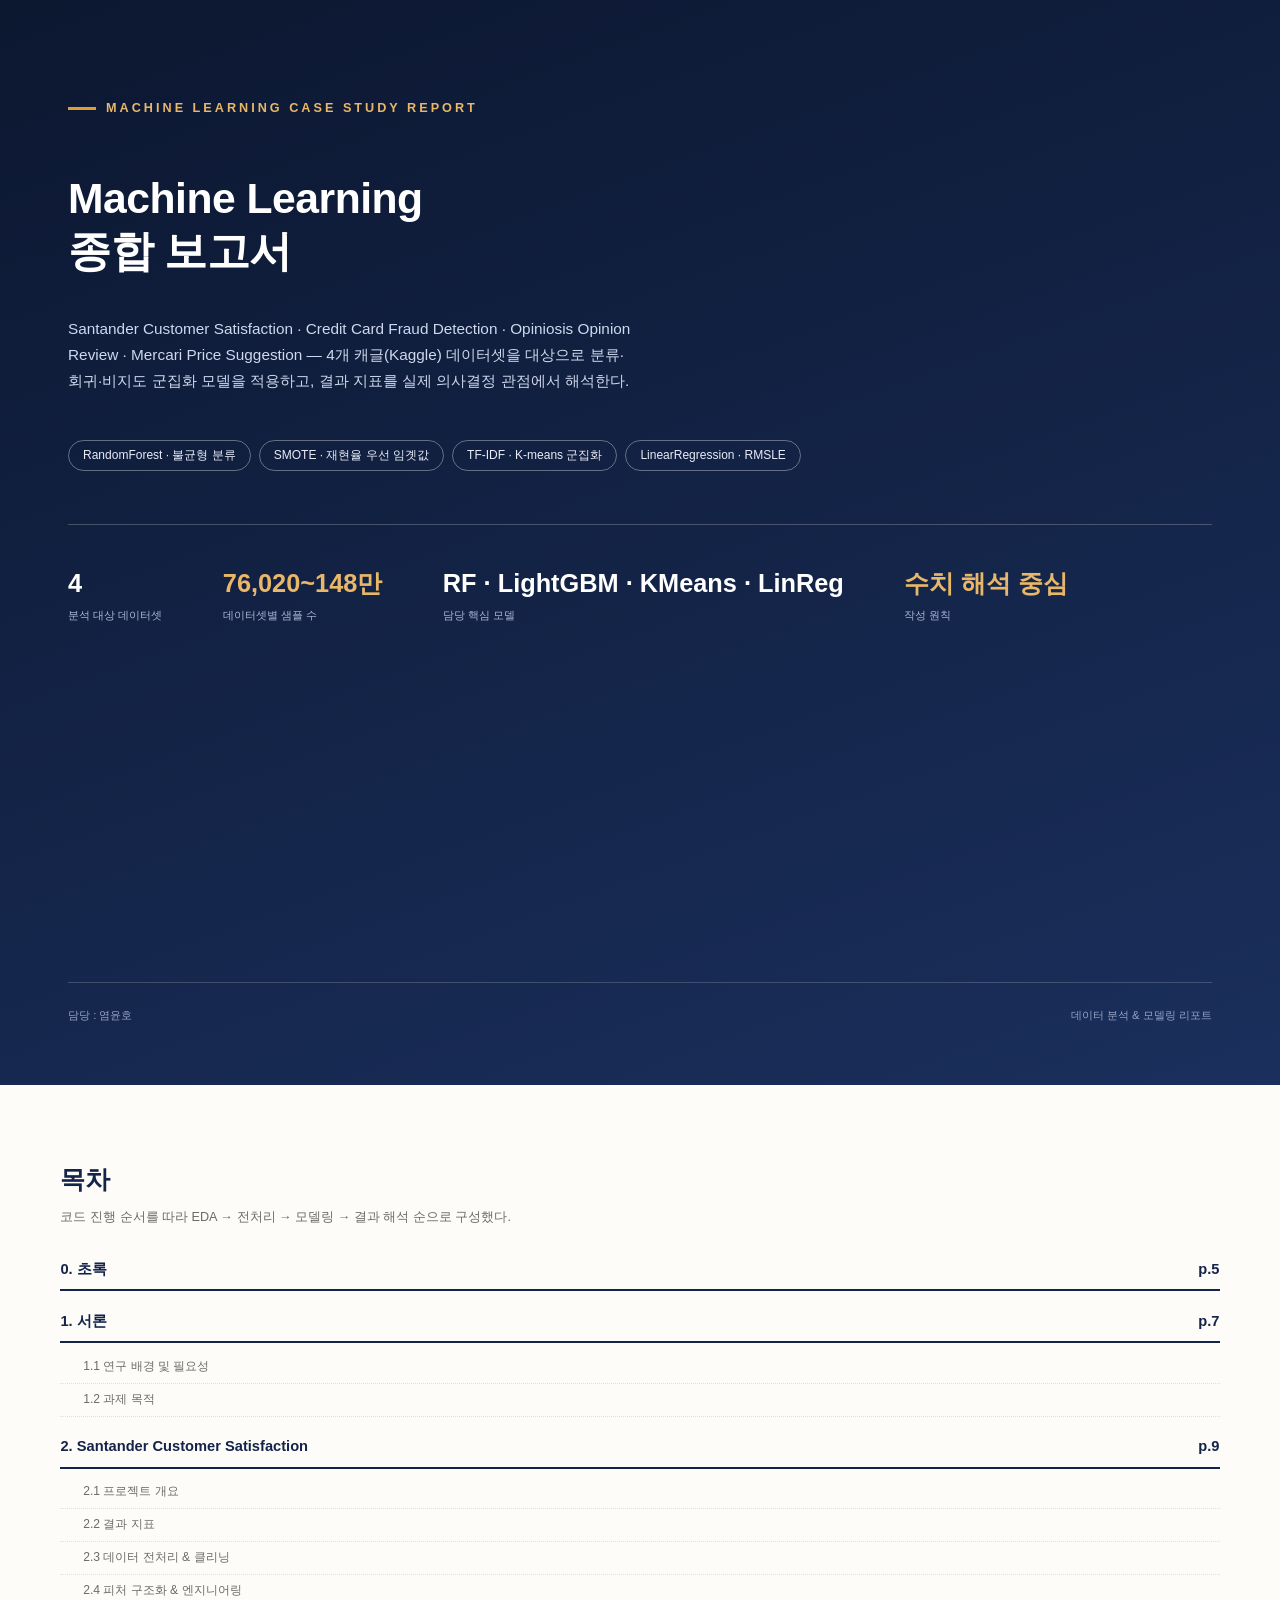
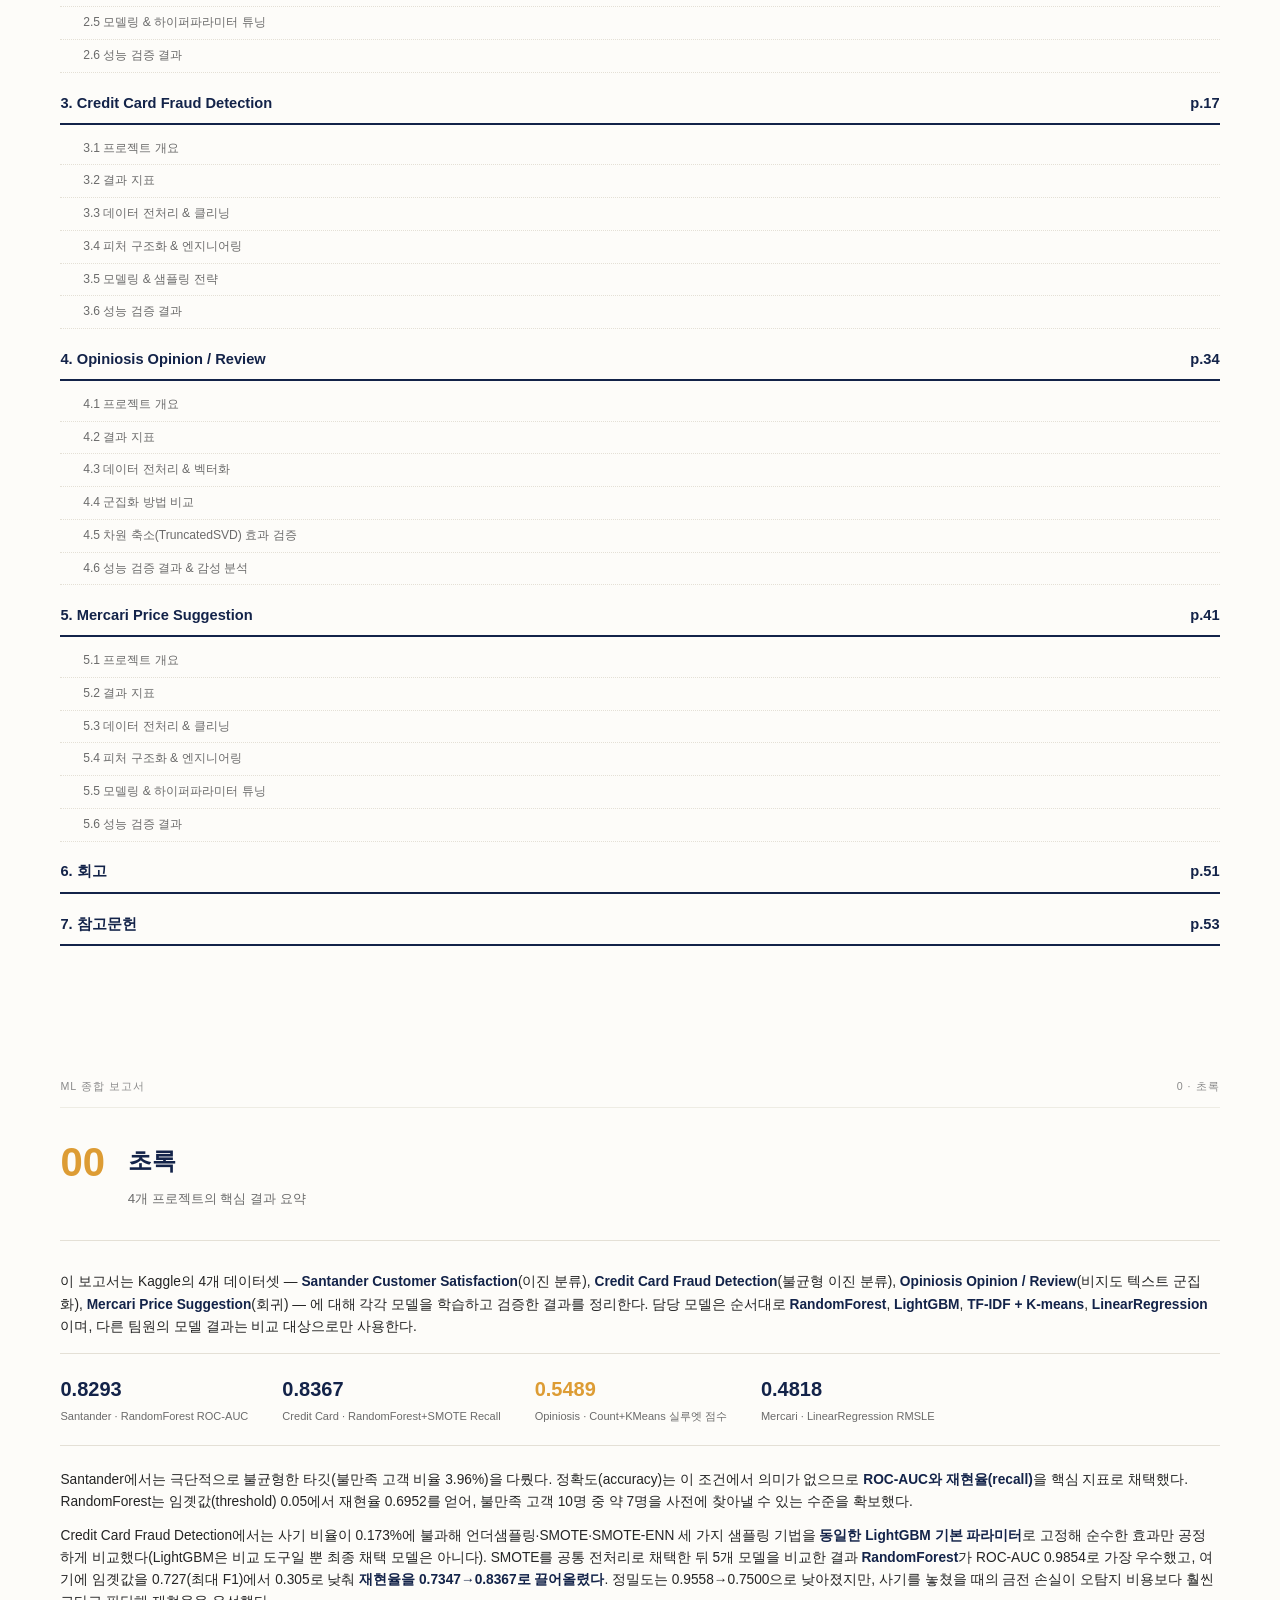
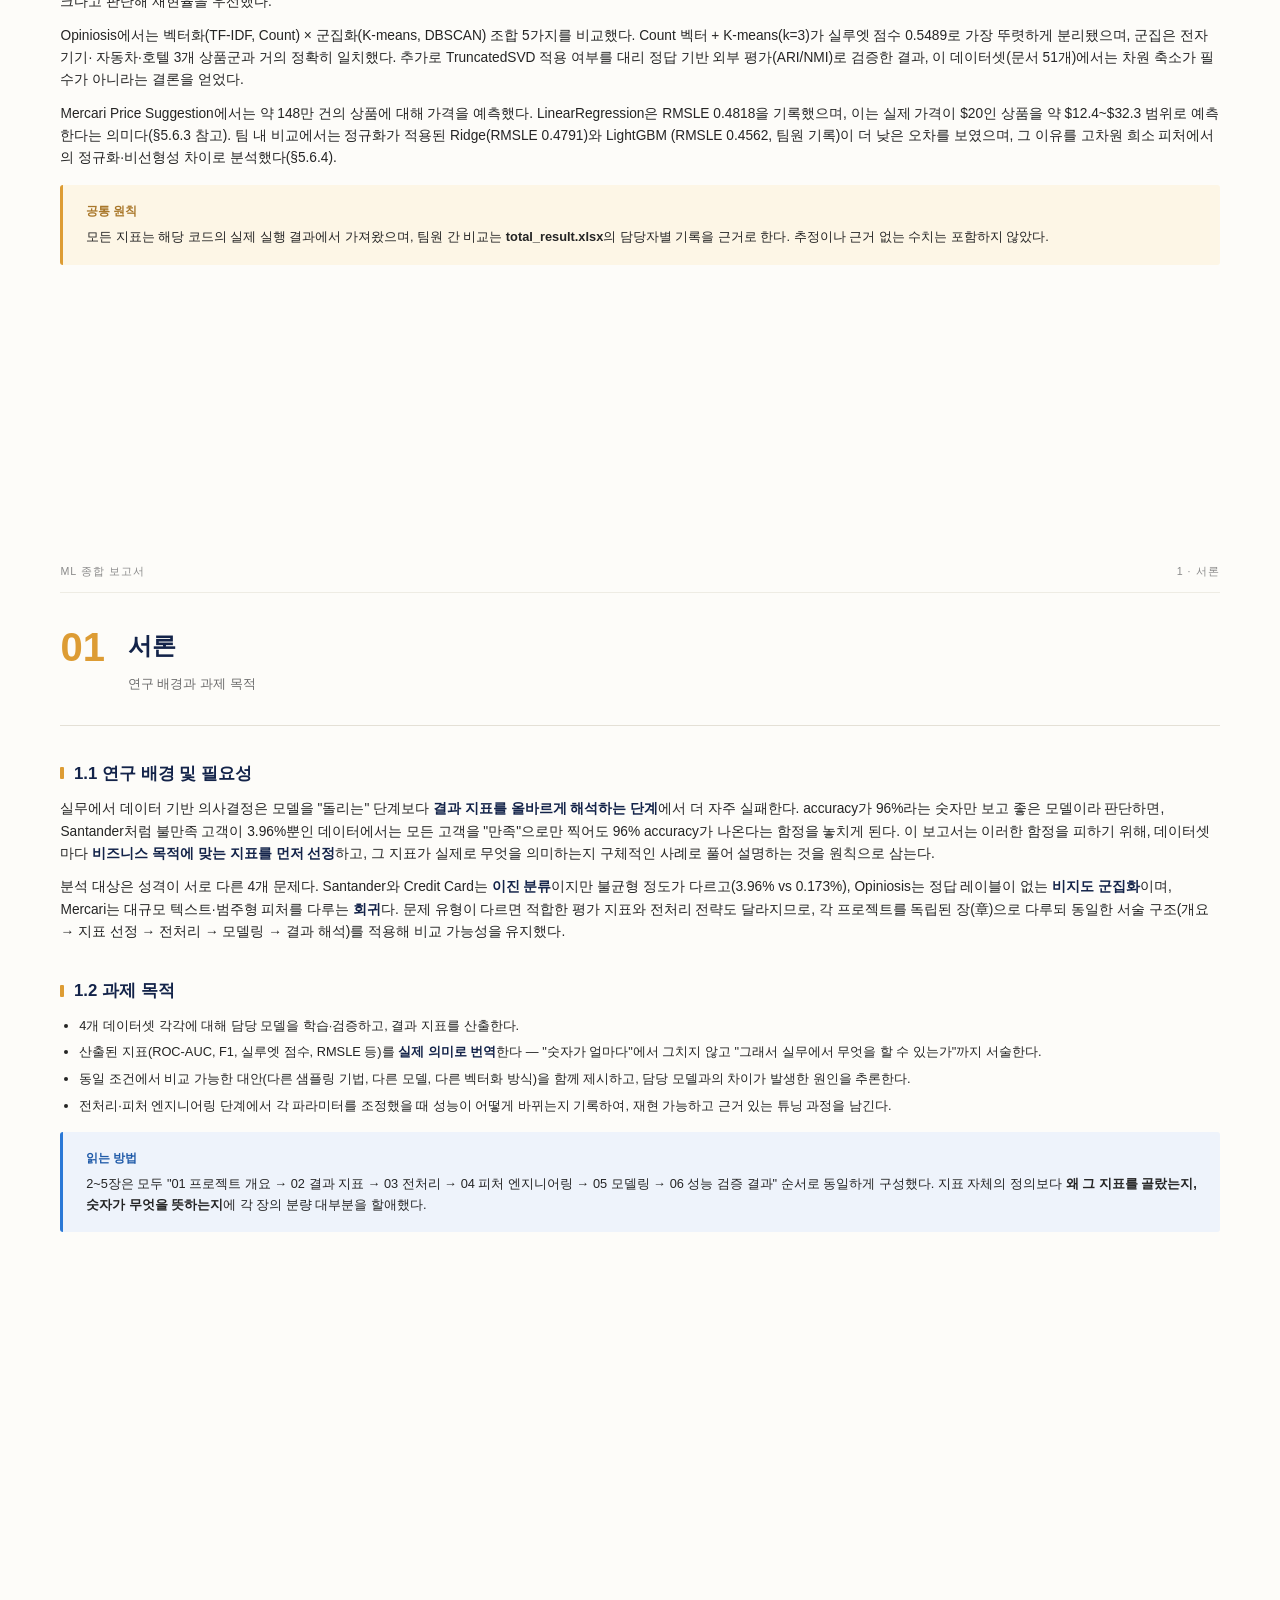
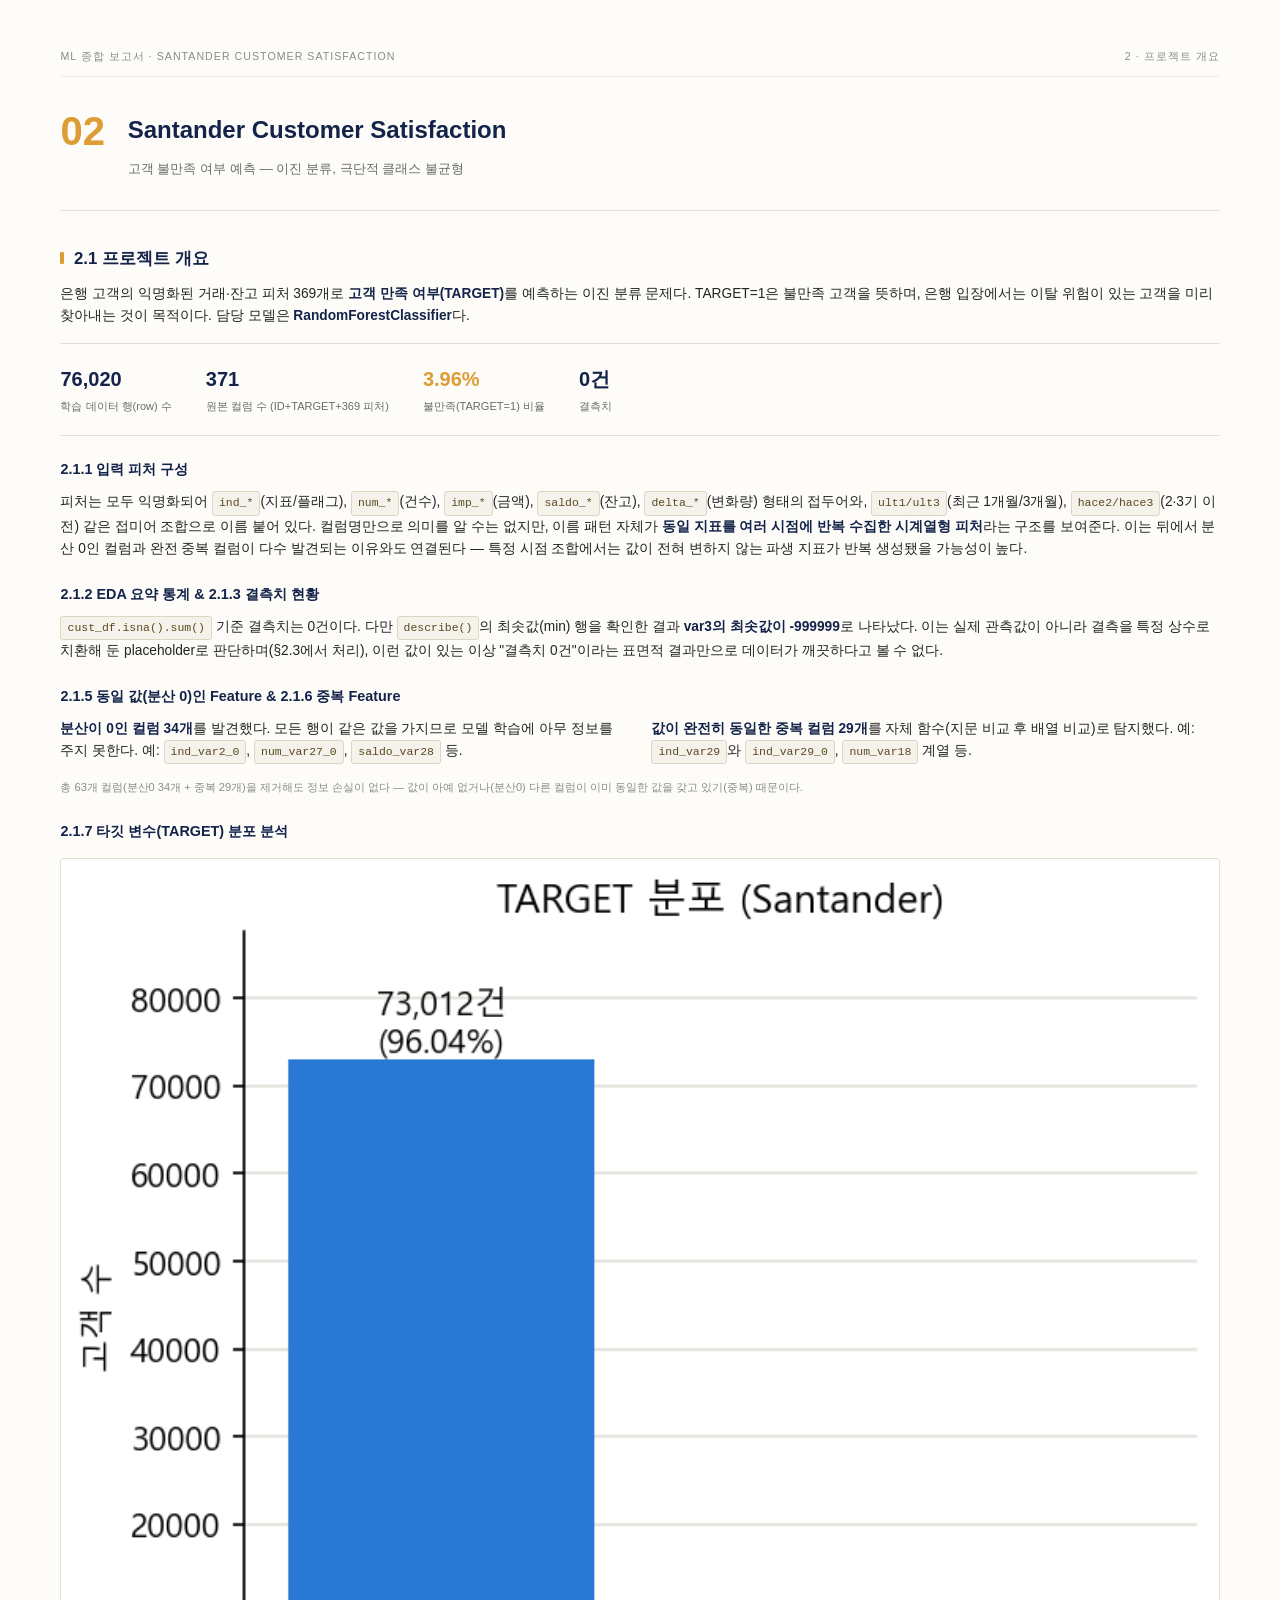
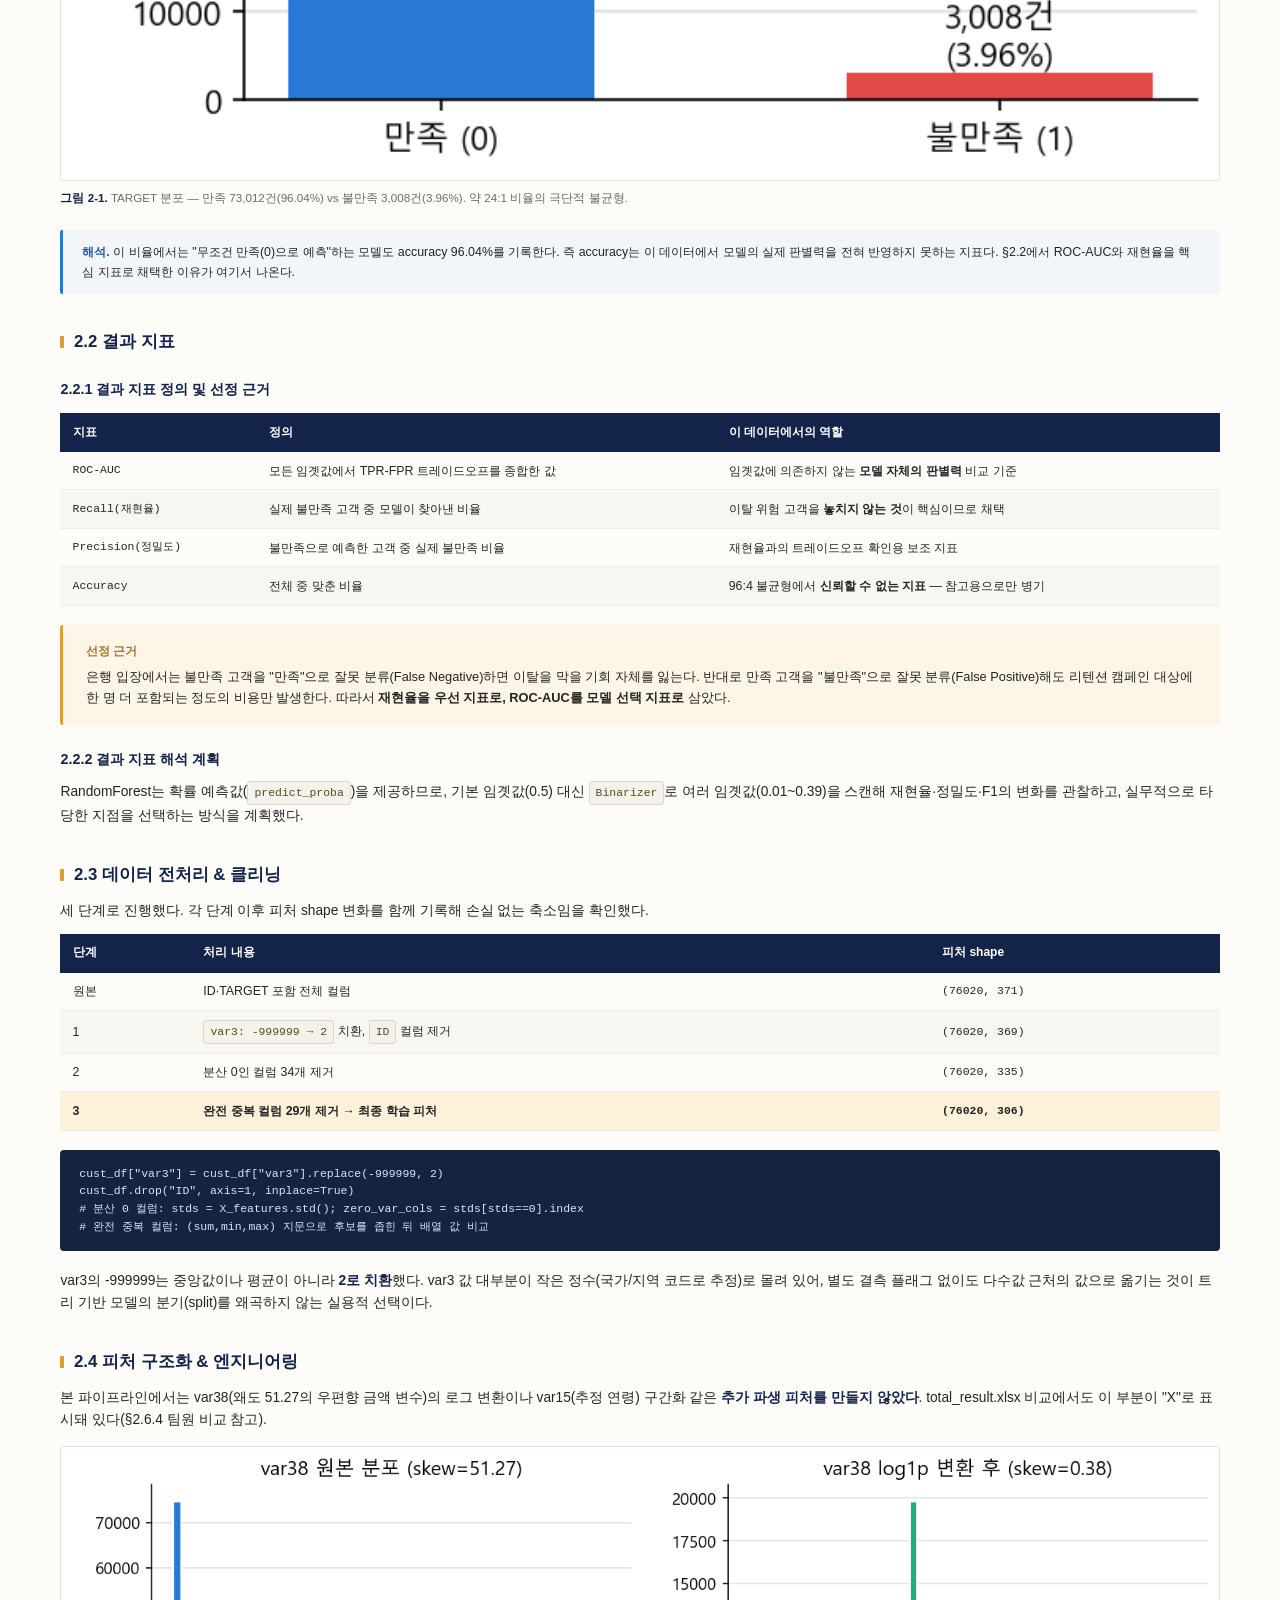
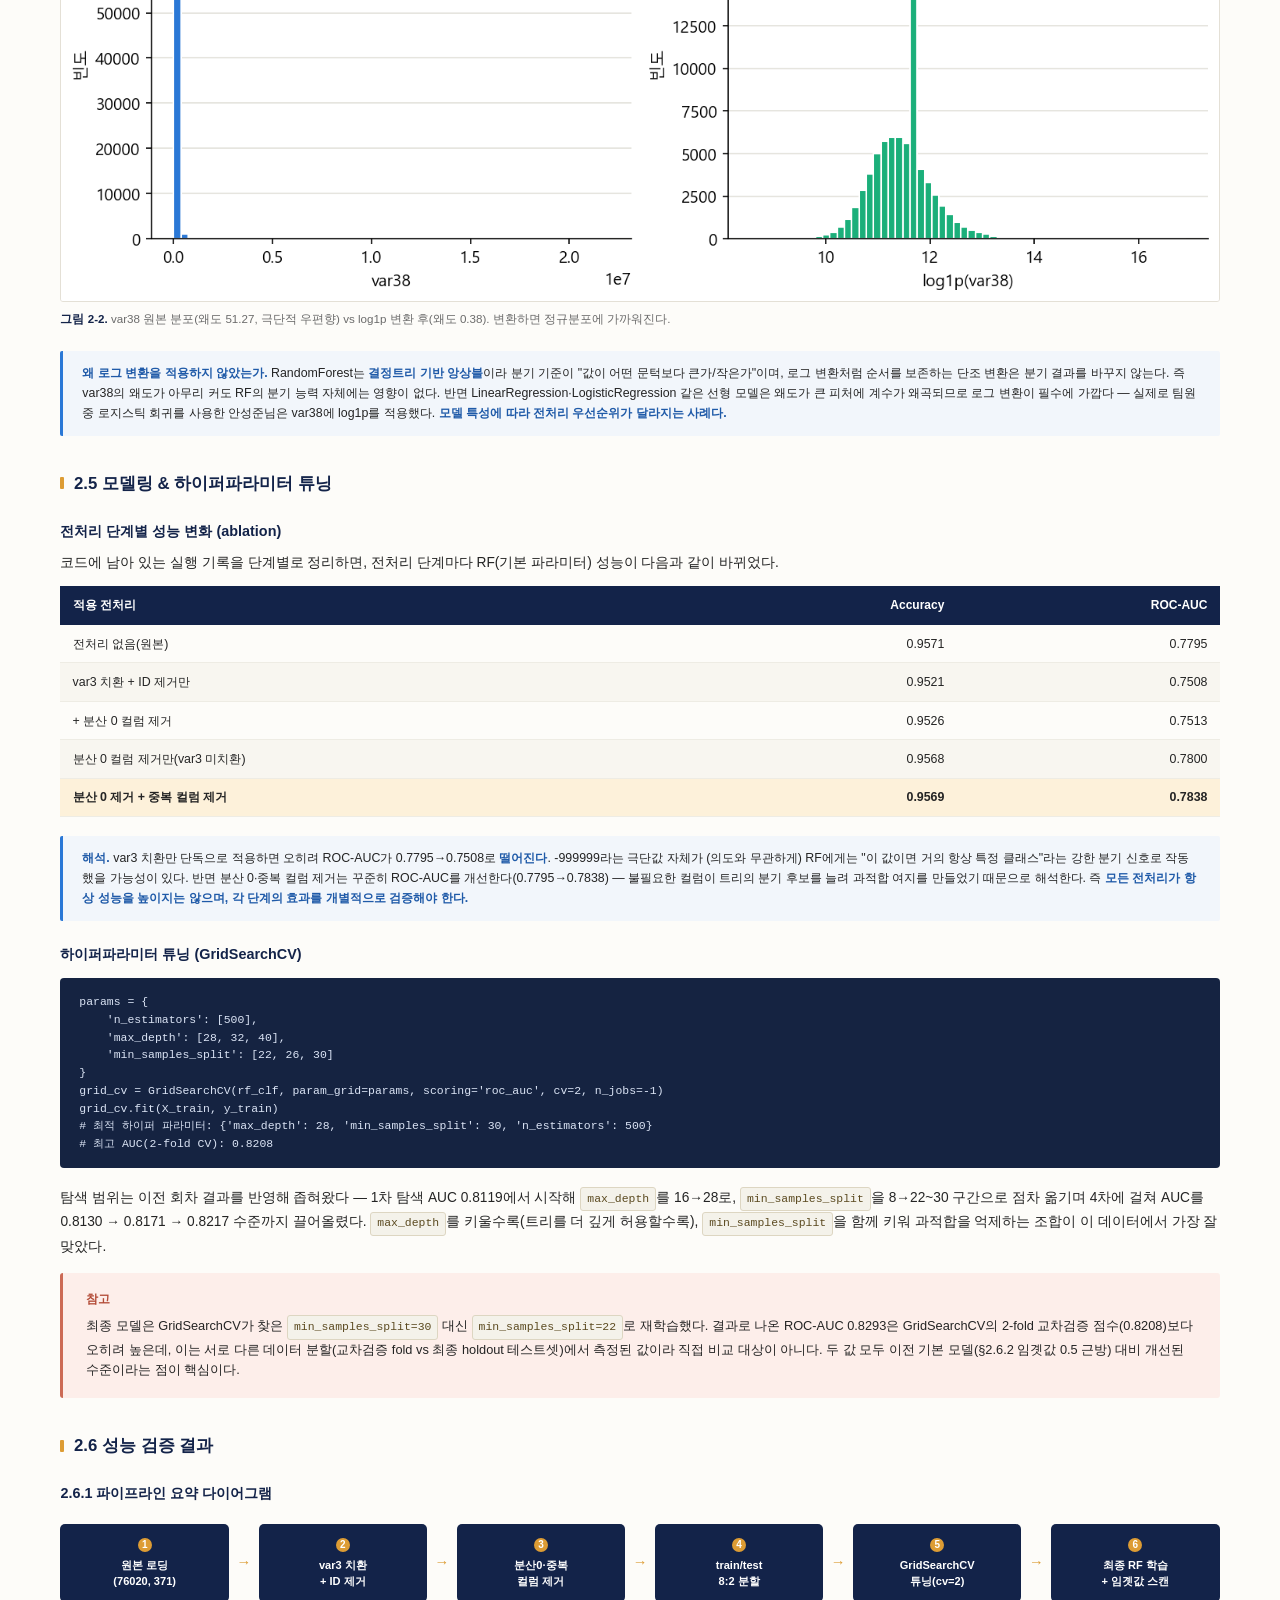
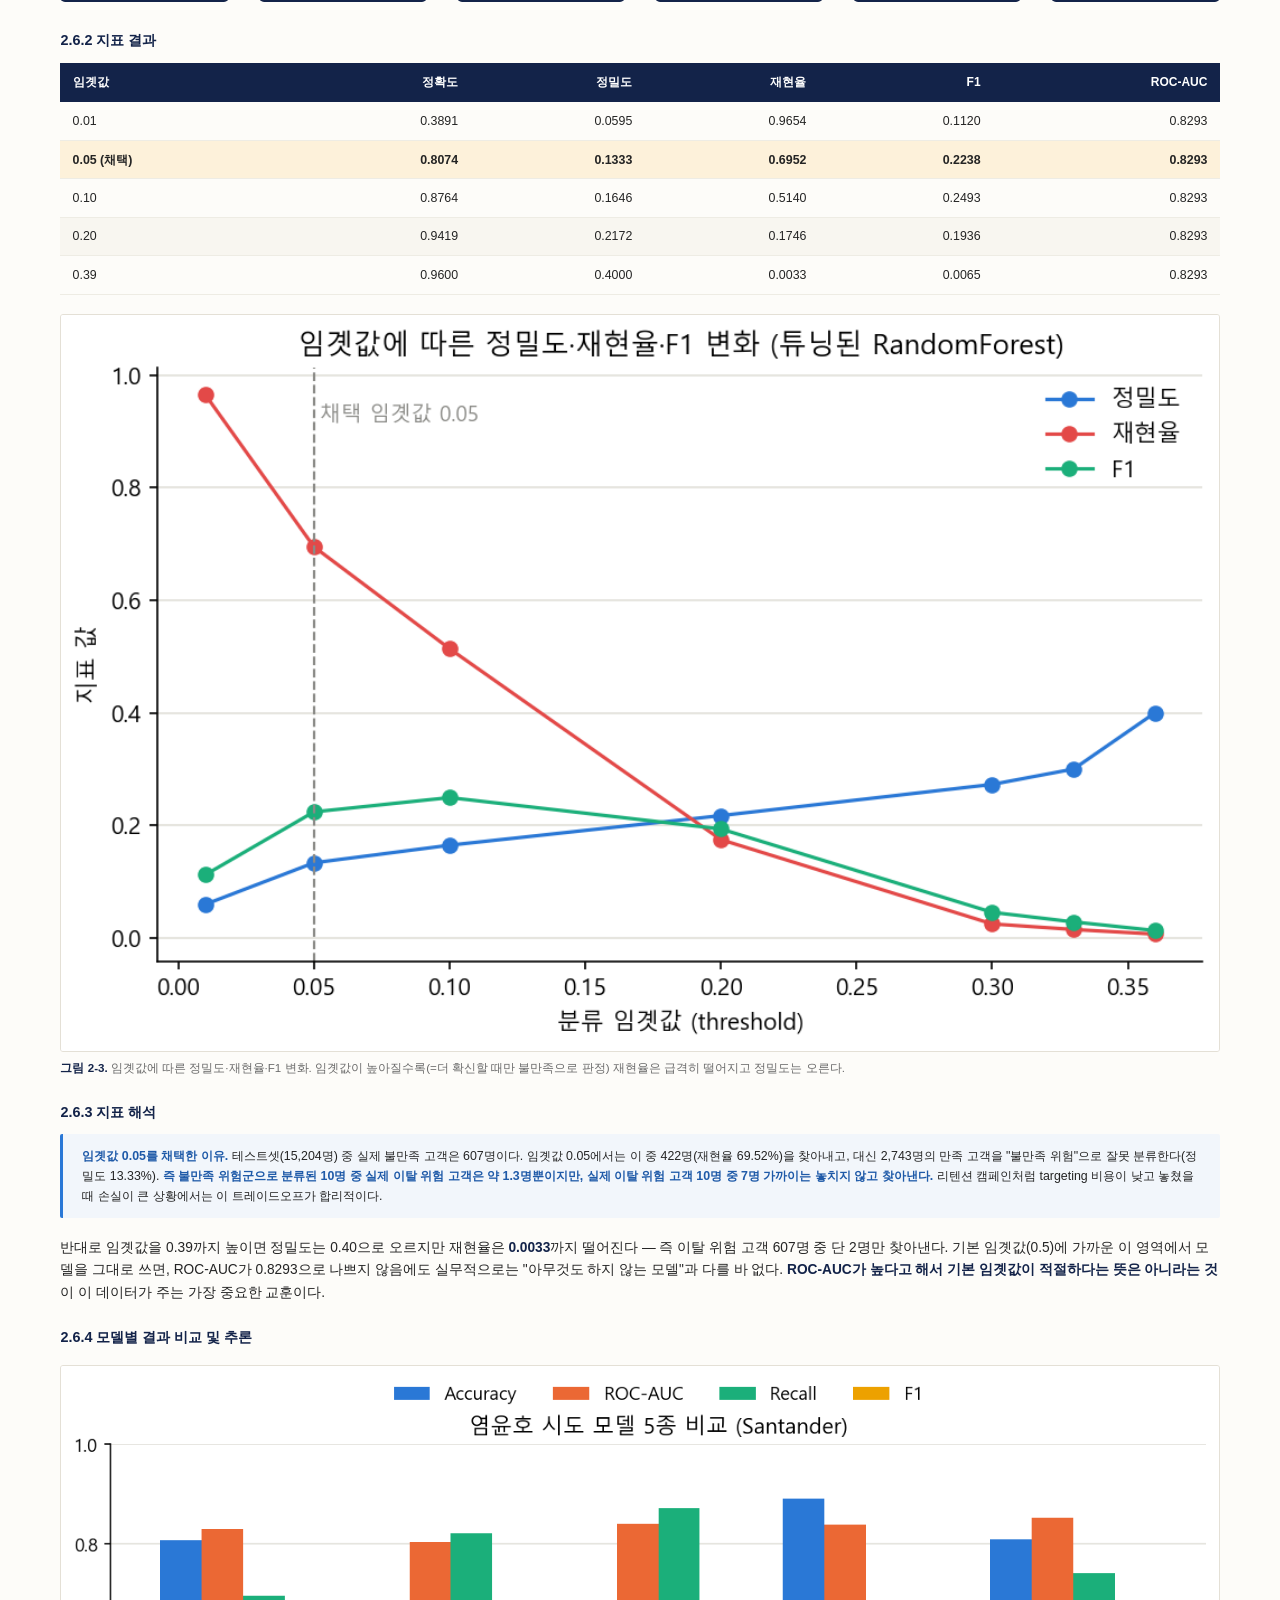
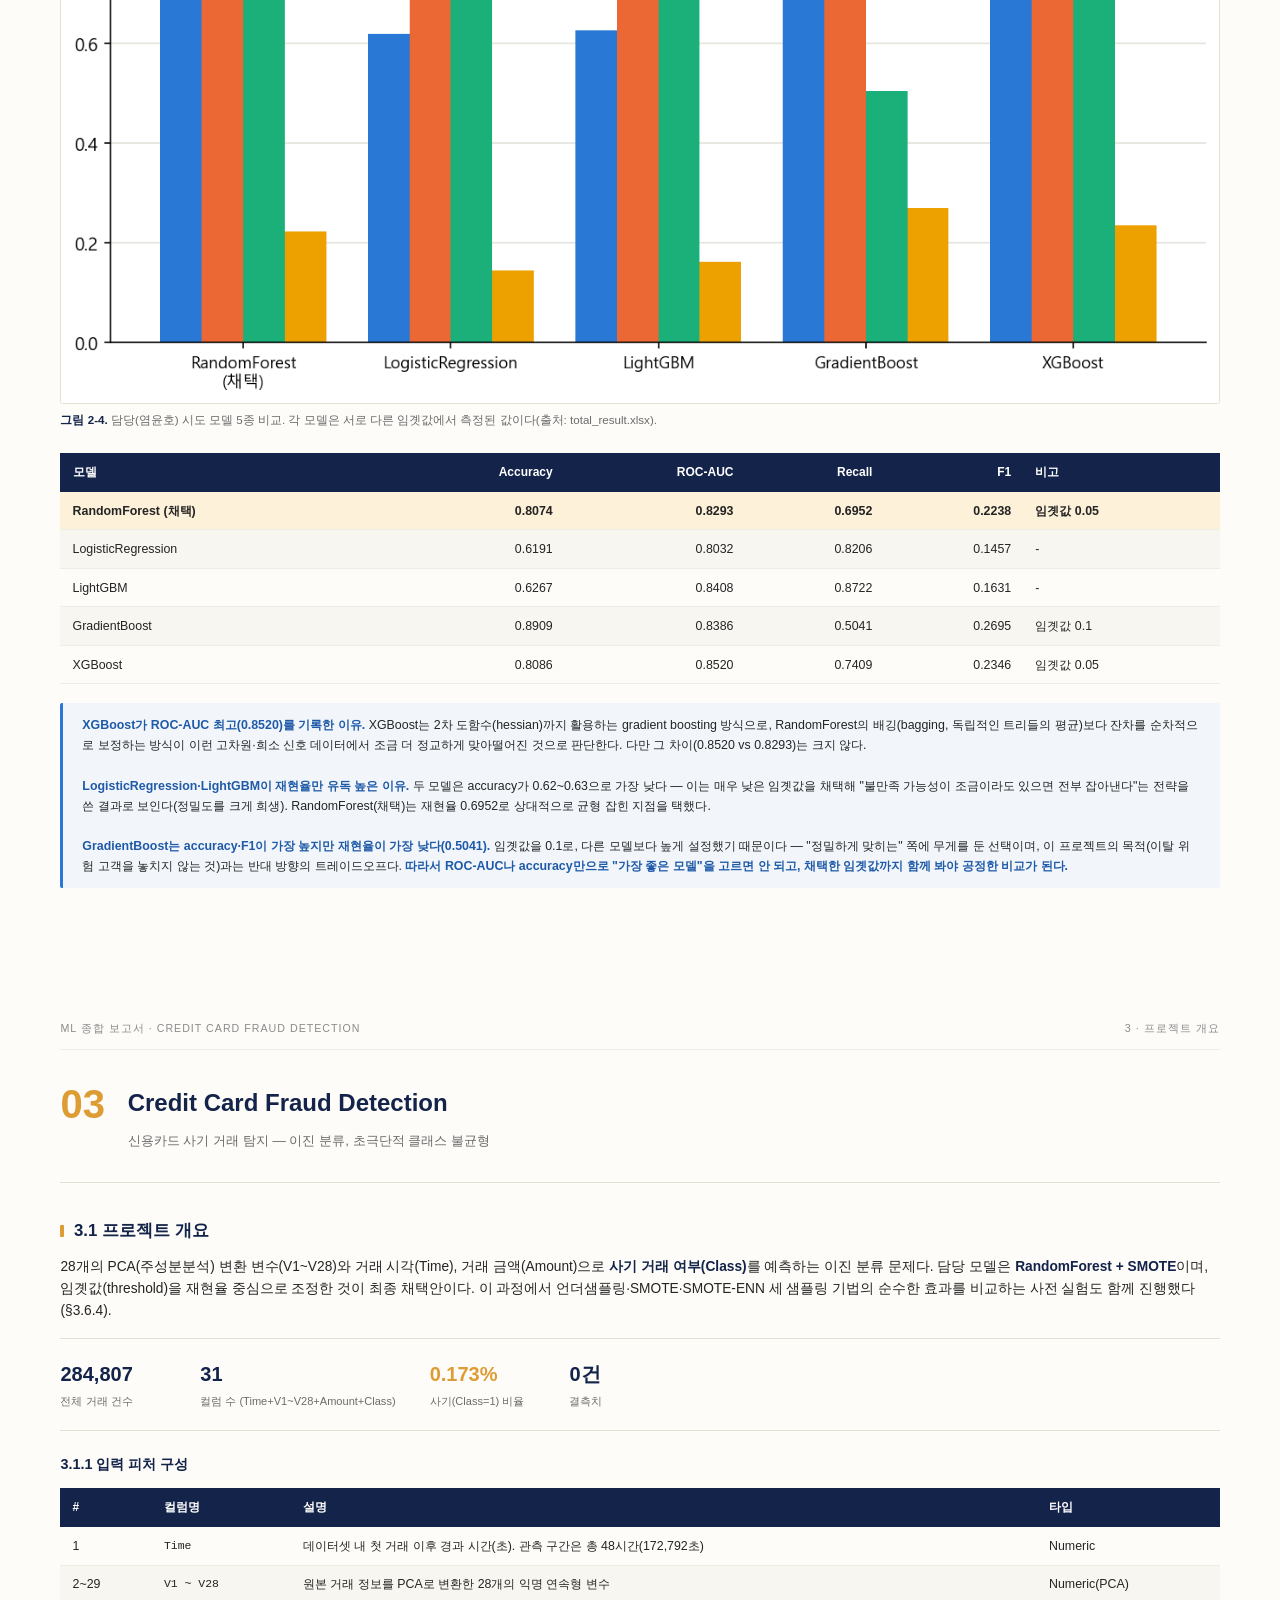
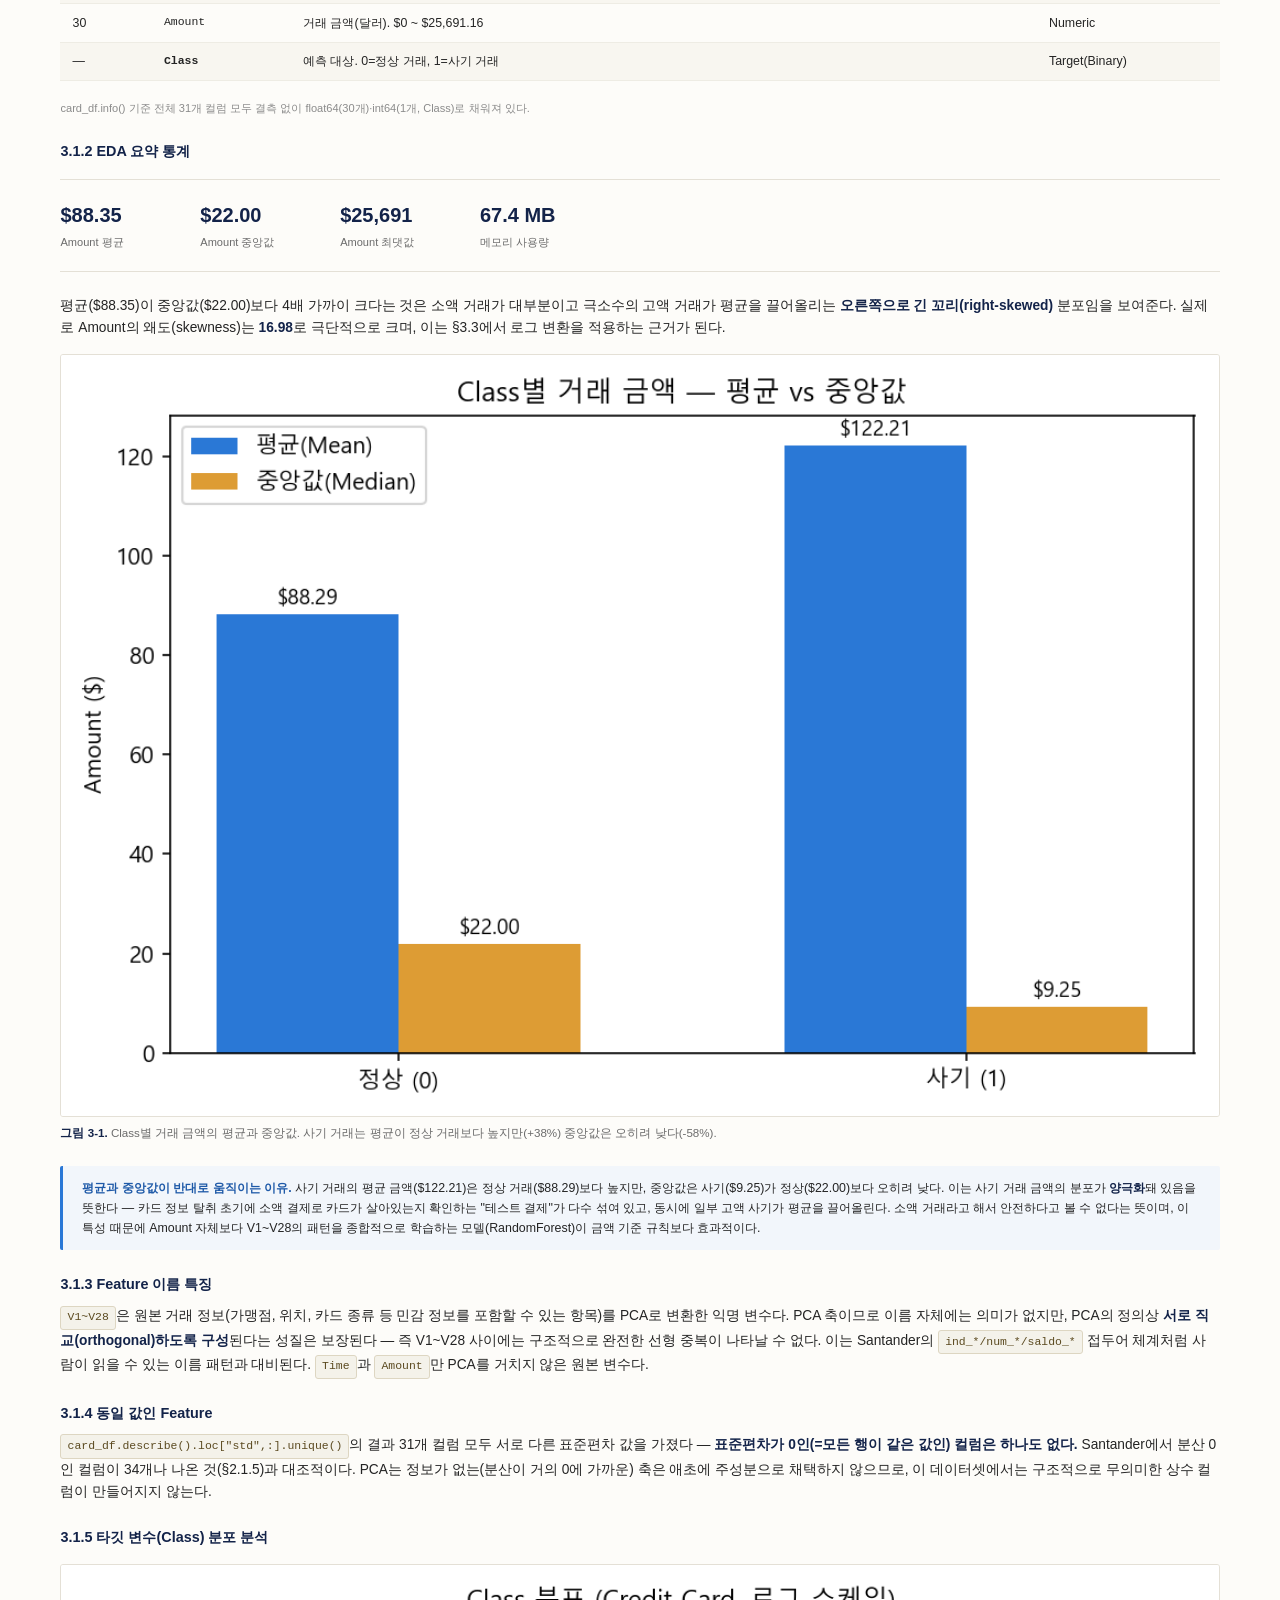
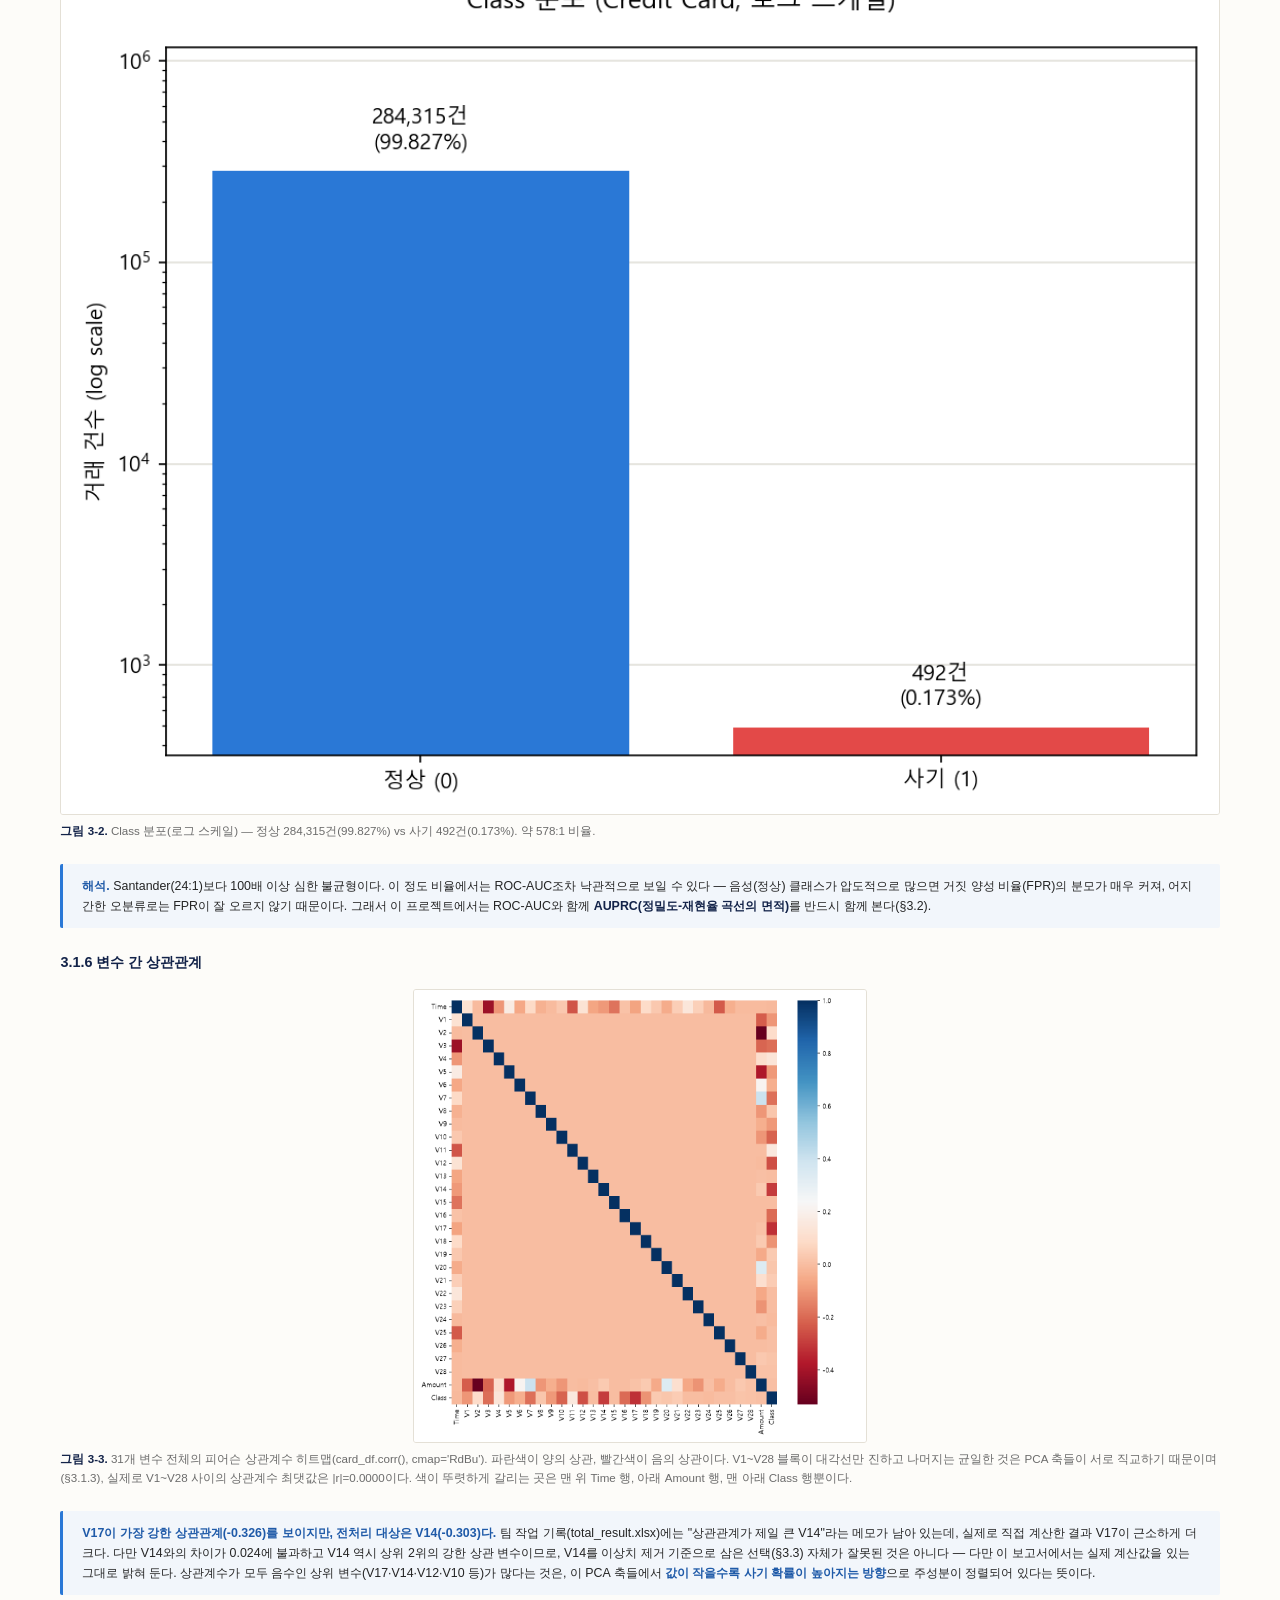
==== report/4차/ML_종합보고서 copy.html @ 4cf79aad "ML_종합보고서 copy.pdf 완료" ====
<!doctype html>
<html lang="ko">
<head>
<meta charset="utf-8">
<title>Machine Learning 종합 보고서</title>
<style>
:root{
  --navy:#132349; --navy-deep:#0c1730; --navy-mid:#1a2f5c;
  --gold:#dd9c34; --gold-soft:#e8b768;
  --cream:#fdf6e6; --cream-border:#eccf93;
  --warn-bg:#fdeeea; --warn-border:#e0a08f;
  --ink:#242424; --gray:#6b6b6b; --gray-soft:#8b8b8b;
  --line:#e4e0d6; --line-soft:#eeece4;
  --code-bg:#152341; --code-text:#dbe4f5; --code-key:#7fb0f2; --code-str:#8fd6a8; --code-num:#e8b768;
  --tag-bg:#f4f2ea; --tag-border:#ddd6c2;
  --blue:#2a78d6; --red:#e34948; --green:#1baf7a;
}
*{box-sizing:border-box;}
html,body{margin:0;padding:0;}
body{
  font-family:"Malgun Gothic","Segoe UI",sans-serif;
  color:var(--ink); font-size:10.3pt; line-height:1.62;
  background:#fdfcf9;
}
.page{ position:relative; padding:14mm 16mm 16mm 16mm; min-height:287mm; }
.page + .page{ break-before:page; page-break-before:always; }
.nobreak{ break-inside:avoid; page-break-inside:avoid; }

/* ---------- Cover ---------- */
.cover{
  background:linear-gradient(160deg,var(--navy-deep) 0%,var(--navy-mid) 100%);
  color:#fff; padding:26mm 18mm; min-height:287mm; position:relative;
}
.cover .eyebrow{ display:flex; align-items:center; gap:10px; color:var(--gold-soft);
  font-size:9.5pt; letter-spacing:3px; font-weight:700; margin-bottom:14mm;}
.cover .eyebrow::before{ content:""; width:28px; height:3px; background:var(--gold); display:inline-block;}
.cover h1{ font-size:32pt; line-height:1.25; font-weight:800; margin:0 0 10mm 0; letter-spacing:-0.5px;}
.cover .sub{ font-size:11.5pt; color:#cfd8ee; line-height:1.7; max-width:150mm; margin-bottom:12mm;}
.cover .tags{ display:flex; flex-wrap:wrap; gap:8px; margin-bottom:14mm;}
.cover .tag{ border:1px solid rgba(255,255,255,0.35); border-radius:20px; padding:5px 14px; font-size:9pt; color:#e8ecf7;}
.cover .divider{ border-top:1px solid rgba(255,255,255,0.22); margin:10mm 0;}
.cover .stats{ display:flex; gap:16mm; flex-wrap:wrap; }
.cover .stat .num{ font-size:19pt; font-weight:800; color:#fff;}
.cover .stat .num.gold{ color:var(--gold-soft); }
.cover .stat .cap{ font-size:8.5pt; color:#aab6d6; margin-top:2px;}
.cover .footer{ position:absolute; bottom:16mm; left:18mm; right:18mm; display:flex; justify-content:space-between;
  font-size:8.5pt; color:#96a2c4; border-top:1px solid rgba(255,255,255,0.18); padding-top:6mm;}

/* ---------- TOC ---------- */
.toc h2{ font-size:19pt; color:var(--navy); margin-bottom:2mm;}
.toc .lead{ color:var(--gray); font-size:9.5pt; margin-bottom:8mm;}
.toc-group{ margin-bottom:5mm; }
.toc-group .g-title{ font-weight:800; color:var(--navy); font-size:11pt; display:flex; justify-content:space-between; border-bottom:2px solid var(--navy); padding-bottom:2mm; margin-bottom:2mm;}
.toc-row{ display:flex; justify-content:space-between; font-size:9.6pt; padding:1.6mm 0; border-bottom:1px dotted var(--line);}
.toc-row.sub{ padding-left:6mm; color:var(--gray); font-size:9.1pt;}
.toc-row .pg{ color:var(--gold); font-weight:700; }

/* ---------- Section header (01~07) ---------- */
.sec-head{ display:flex; align-items:flex-start; gap:6mm; margin-bottom:8mm; }
.sec-head .no{ font-size:30pt; font-weight:800; color:var(--gold); line-height:1; }
.sec-head .tt h2{ font-size:18pt; color:var(--navy); margin:0 0 2mm 0; font-weight:800;}
.sec-head .tt .desc{ color:var(--gray); font-size:10pt; }
.sec-head-rule{ border:none; border-top:1.4px solid var(--line); margin:0 0 8mm 0;}

.run-head{ display:flex; justify-content:space-between; font-size:8pt; letter-spacing:1px; color:var(--gray-soft);
  text-transform:uppercase; border-bottom:1px solid var(--line-soft); padding-bottom:3mm; margin-bottom:9mm;}

h3.subhead{ font-size:12.6pt; color:var(--navy); margin:9mm 0 3mm 0; font-weight:800; display:flex; align-items:center; gap:2.5mm;}
h3.subhead .bar{ width:4px; height:12px; background:var(--gold); display:inline-block; border-radius:1px;}
h4.subhead2{ font-size:10.8pt; color:var(--navy); margin:6mm 0 2.5mm 0; font-weight:700;}

p{ margin:0 0 3mm 0; }
strong{ color:var(--navy); }

/* ---------- Callouts ---------- */
.callout{ background:var(--cream); border-left:3.5px solid var(--gold); border-radius:3px;
  padding:4.5mm 6mm; margin:4mm 0; font-size:9.6pt;}
.callout .lbl{ font-weight:800; color:#a9772a; font-size:9pt; margin-bottom:1.5mm; display:block;}
.callout.warn{ background:var(--warn-bg); border-left-color:#cc6a55; }
.callout.warn .lbl{ color:#b24a36; }
.callout.tip{ background:#eef3fb; border-left-color:var(--blue); }
.callout.tip .lbl{ color:#1f5aa8; }

/* ---------- Tables ---------- */
table{ width:100%; border-collapse:collapse; margin:3mm 0 5mm 0; font-size:9.3pt;}
table caption{ caption-side:top; text-align:left; font-size:8.6pt; color:var(--gray); margin-bottom:1.5mm;}
thead th{ background:var(--navy); color:#fff; text-align:left; padding:2.6mm 3.2mm; font-weight:700; font-size:9pt;}
thead th.num, td.num{ text-align:right; }
tbody td{ padding:2.3mm 3.2mm; border-bottom:1px solid var(--line-soft);}
tbody tr:nth-child(even){ background:#f8f6f0; }
tbody tr.hl{ background:#fdf1da; }
tbody tr.hl td{ font-weight:700; }
td.mono, th.mono{ font-family:Consolas,monospace; font-size:8.6pt; }

/* ---------- Code ---------- */
pre.code{ background:var(--code-bg); color:var(--code-text); border-radius:4px; padding:4mm 5mm;
  font-family:Consolas,"Courier New",monospace; font-size:8.6pt; line-height:1.55; overflow-x:auto; margin:3mm 0 5mm 0; white-space:pre-wrap; word-break:break-word;}
.badge-tag{ display:inline-block; background:var(--tag-bg); border:1px solid var(--tag-border); border-radius:3px;
  padding:0.5mm 1.6mm; font-family:Consolas,monospace; font-size:8.6pt; color:#5b4a20;}

/* ---------- Stat tiles ---------- */
.stat-row{ display:flex; gap:9mm; flex-wrap:wrap; margin:4mm 0 6mm 0; padding:5mm 0; border-top:1px solid var(--line); border-bottom:1px solid var(--line);}
.stat-row .stat{ min-width:28mm; }
.stat-row .stat .n{ font-size:15pt; font-weight:800; color:var(--navy); }
.stat-row .stat .n.gold{ color:var(--gold); }
.stat-row .stat .c{ font-size:8.3pt; color:var(--gray); margin-top:0.8mm;}

/* ---------- Figures ---------- */
figure{ margin:4mm 0 6mm 0; }
figure img{ width:100%; display:block; border:1px solid var(--line); border-radius:3px; }
figcaption{ font-size:8.7pt; color:var(--gray); margin-top:2mm; }
figcaption b{ color:var(--navy); }
.fig-2col{ display:flex; gap:5mm; }
.fig-2col figure{ flex:1; margin:4mm 0 6mm 0; }
.insight{ background:#f2f6fb; border-left:3px solid var(--blue); padding:3.2mm 5mm; font-size:9.3pt; margin:2mm 0 5mm 0; border-radius:2px;}
.insight b{ color:#1f5aa8; }

/* ---------- Pipeline diagram ---------- */
.pipeline{ display:flex; align-items:center; gap:2mm; margin:5mm 0 7mm 0; flex-wrap:wrap; }
.pipeline .step{ background:var(--navy); color:#fff; border-radius:5px; padding:3.5mm 3mm; font-size:8.3pt; text-align:center; flex:1; min-width:24mm; font-weight:700; line-height:1.4;}
.pipeline .arrow{ color:var(--gold); font-weight:800; font-size:11pt; }
.pipeline .num{ display:inline-block; width:14px; height:14px; border-radius:50%; background:var(--gold); color:#fff; font-size:7.5pt; line-height:14px; margin-bottom:1.5mm;}

ul.clean, ol.clean{ margin:2mm 0 4mm 0; padding-left:5mm; }
ul.clean li, ol.clean li{ margin-bottom:1.6mm; font-size:9.6pt; }

.two-col{ display:flex; gap:6mm; }
.two-col > div{ flex:1; }

.small-note{ font-size:8.3pt; color:var(--gray-soft); margin-top:1mm;}
</style>
</head>
<body>

<!-- ============================================================ -->
<!-- COVER -->
<!-- ============================================================ -->
<div class="page cover">
  <div class="eyebrow">MACHINE LEARNING CASE STUDY REPORT</div>
  <h1>Machine Learning<br>종합 보고서</h1>
  <div class="sub">
    Santander Customer Satisfaction · Credit Card Fraud Detection · Opiniosis Opinion Review · Mercari Price Suggestion —
    4개 캐글(Kaggle) 데이터셋을 대상으로 분류·회귀·비지도 군집화 모델을 적용하고,
    결과 지표를 실제 의사결정 관점에서 해석한다.
  </div>
  <div class="tags">
    <div class="tag">RandomForest · 불균형 분류</div>
    <div class="tag">SMOTE · 재현율 우선 임곗값</div>
    <div class="tag">TF-IDF · K-means 군집화</div>
    <div class="tag">LinearRegression · RMSLE</div>
  </div>
  <div class="divider"></div>
  <div class="stats">
    <div class="stat"><div class="num">4</div><div class="cap">분석 대상 데이터셋</div></div>
    <div class="stat"><div class="num gold">76,020~148만</div><div class="cap">데이터셋별 샘플 수</div></div>
    <div class="stat"><div class="num">RF · LightGBM · KMeans · LinReg</div><div class="cap">담당 핵심 모델</div></div>
    <div class="stat"><div class="num gold">수치 해석 중심</div><div class="cap">작성 원칙</div></div>
  </div>
  <div class="footer">
    <div>담당 : 염윤호</div>
    <div>데이터 분석 &amp; 모델링 리포트</div>
  </div>
</div>

<!-- ============================================================ -->
<!-- TOC -->
<!-- ============================================================ -->
<div class="page toc">
  <h2>목차</h2>
  <div class="lead">코드 진행 순서를 따라 EDA → 전처리 → 모델링 → 결과 해석 순으로 구성했다.</div>

  <div class="toc-group">
    <div class="g-title"><span>0. 초록</span><span class="pg">p.5</span></div>
  </div>

  <div class="toc-group">
    <div class="g-title"><span>1. 서론</span><span class="pg">p.7</span></div>
    <div class="toc-row sub"><span>1.1 연구 배경 및 필요성</span></div>
    <div class="toc-row sub"><span>1.2 과제 목적</span></div>
  </div>

  <div class="toc-group">
    <div class="g-title"><span>2. Santander Customer Satisfaction</span><span class="pg">p.9</span></div>
    <div class="toc-row sub"><span>2.1 프로젝트 개요</span></div>
    <div class="toc-row sub"><span>2.2 결과 지표</span></div>
    <div class="toc-row sub"><span>2.3 데이터 전처리 &amp; 클리닝</span></div>
    <div class="toc-row sub"><span>2.4 피처 구조화 &amp; 엔지니어링</span></div>
    <div class="toc-row sub"><span>2.5 모델링 &amp; 하이퍼파라미터 튜닝</span></div>
    <div class="toc-row sub"><span>2.6 성능 검증 결과</span></div>
  </div>

  <div class="toc-group">
    <div class="g-title"><span>3. Credit Card Fraud Detection</span><span class="pg">p.17</span></div>
    <div class="toc-row sub"><span>3.1 프로젝트 개요</span></div>
    <div class="toc-row sub"><span>3.2 결과 지표</span></div>
    <div class="toc-row sub"><span>3.3 데이터 전처리 &amp; 클리닝</span></div>
    <div class="toc-row sub"><span>3.4 피처 구조화 &amp; 엔지니어링</span></div>
    <div class="toc-row sub"><span>3.5 모델링 &amp; 샘플링 전략</span></div>
    <div class="toc-row sub"><span>3.6 성능 검증 결과</span></div>
  </div>

  <div class="toc-group">
    <div class="g-title"><span>4. Opiniosis Opinion / Review</span><span class="pg">p.34</span></div>
    <div class="toc-row sub"><span>4.1 프로젝트 개요</span></div>
    <div class="toc-row sub"><span>4.2 결과 지표</span></div>
    <div class="toc-row sub"><span>4.3 데이터 전처리 &amp; 벡터화</span></div>
    <div class="toc-row sub"><span>4.4 군집화 방법 비교</span></div>
    <div class="toc-row sub"><span>4.5 차원 축소(TruncatedSVD) 효과 검증</span></div>
    <div class="toc-row sub"><span>4.6 성능 검증 결과 &amp; 감성 분석</span></div>
  </div>

  <div class="toc-group">
    <div class="g-title"><span>5. Mercari Price Suggestion</span><span class="pg">p.41</span></div>
    <div class="toc-row sub"><span>5.1 프로젝트 개요</span></div>
    <div class="toc-row sub"><span>5.2 결과 지표</span></div>
    <div class="toc-row sub"><span>5.3 데이터 전처리 &amp; 클리닝</span></div>
    <div class="toc-row sub"><span>5.4 피처 구조화 &amp; 엔지니어링</span></div>
    <div class="toc-row sub"><span>5.5 모델링 &amp; 하이퍼파라미터 튜닝</span></div>
    <div class="toc-row sub"><span>5.6 성능 검증 결과</span></div>
  </div>

  <div class="toc-group">
    <div class="g-title"><span>6. 회고</span><span class="pg">p.51</span></div>
  </div>
  <div class="toc-group">
    <div class="g-title"><span>7. 참고문헌</span><span class="pg">p.53</span></div>
  </div>
</div>

<!-- ============================================================ -->
<!-- 0. 초록 -->
<!-- ============================================================ -->
<div class="page">
  <div class="run-head"><span>ML 종합 보고서</span><span>0 · 초록</span></div>
  <div class="sec-head">
    <div class="no">00</div>
    <div class="tt"><h2>초록</h2><div class="desc">4개 프로젝트의 핵심 결과 요약</div></div>
  </div>
  <hr class="sec-head-rule">

  <p>
    이 보고서는 Kaggle의 4개 데이터셋 — <strong>Santander Customer Satisfaction</strong>(이진 분류),
    <strong>Credit Card Fraud Detection</strong>(불균형 이진 분류),
    <strong>Opiniosis Opinion / Review</strong>(비지도 텍스트 군집화),
    <strong>Mercari Price Suggestion</strong>(회귀) — 에 대해 각각 모델을 학습하고 검증한 결과를 정리한다.
    담당 모델은 순서대로 <strong>RandomForest</strong>, <strong>LightGBM</strong>, <strong>TF-IDF + K-means</strong>,
    <strong>LinearRegression</strong>이며, 다른 팀원의 모델 결과는 비교 대상으로만 사용한다.
  </p>

  <div class="stat-row">
    <div class="stat"><div class="n">0.8293</div><div class="c">Santander · RandomForest ROC-AUC</div></div>
    <div class="stat"><div class="n">0.8367</div><div class="c">Credit Card · RandomForest+SMOTE Recall</div></div>
    <div class="stat"><div class="n gold">0.5489</div><div class="c">Opiniosis · Count+KMeans 실루엣 점수</div></div>
    <div class="stat"><div class="n">0.4818</div><div class="c">Mercari · LinearRegression RMSLE</div></div>
  </div>

  <p>
    Santander에서는 극단적으로 불균형한 타깃(불만족 고객 비율 3.96%)을 다뤘다. 정확도(accuracy)는
    이 조건에서 의미가 없으므로 <strong>ROC-AUC와 재현율(recall)</strong>을 핵심 지표로 채택했다.
    RandomForest는 임곗값(threshold) 0.05에서 재현율 0.6952를 얻어, 불만족 고객 10명 중 약 7명을
    사전에 찾아낼 수 있는 수준을 확보했다.
  </p>
  <p>
    Credit Card Fraud Detection에서는 사기 비율이 0.173%에 불과해 언더샘플링·SMOTE·SMOTE-ENN
    세 가지 샘플링 기법을 <strong>동일한 LightGBM 기본 파라미터</strong>로 고정해 순수한 효과만
    공정하게 비교했다(LightGBM은 비교 도구일 뿐 최종 채택 모델은 아니다). SMOTE를 공통
    전처리로 채택한 뒤 5개 모델을 비교한 결과 <strong>RandomForest</strong>가 ROC-AUC 0.9854로
    가장 우수했고, 여기에 임곗값을 0.727(최대 F1)에서 0.305로 낮춰 <strong>재현율을 0.7347→0.8367로
    끌어올렸다</strong>. 정밀도는 0.9558→0.7500으로 낮아졌지만, 사기를 놓쳤을 때의 금전 손실이
    오탐지 비용보다 훨씬 크다고 판단해 재현율을 우선했다.
  </p>
  <p>
    Opiniosis에서는 벡터화(TF-IDF, Count) × 군집화(K-means, DBSCAN) 조합 5가지를 비교했다.
    Count 벡터 + K-means(k=3)가 실루엣 점수 0.5489로 가장 뚜렷하게 분리됐으며, 군집은 전자기기·
    자동차·호텔 3개 상품군과 거의 정확히 일치했다. 추가로 TruncatedSVD 적용 여부를 대리 정답
    기반 외부 평가(ARI/NMI)로 검증한 결과, 이 데이터셋(문서 51개)에서는 차원 축소가 필수가
    아니라는 결론을 얻었다.
  </p>
  <p>
    Mercari Price Suggestion에서는 약 148만 건의 상품에 대해 가격을 예측했다. LinearRegression은
    RMSLE 0.4818을 기록했으며, 이는 실제 가격이 $20인 상품을 약 $12.4~$32.3 범위로 예측한다는
    의미다(§5.6.3 참고). 팀 내 비교에서는 정규화가 적용된 Ridge(RMSLE 0.4791)와 LightGBM
    (RMSLE 0.4562, 팀원 기록)이 더 낮은 오차를 보였으며, 그 이유를 고차원 희소 피처에서의
    정규화·비선형성 차이로 분석했다(§5.6.4).
  </p>

  <div class="callout">
    <span class="lbl">공통 원칙</span>
    모든 지표는 해당 코드의 실제 실행 결과에서 가져왔으며, 팀원 간 비교는 <b>total_result.xlsx</b>의
    담당자별 기록을 근거로 한다. 추정이나 근거 없는 수치는 포함하지 않았다.
  </div>
</div>

<!-- ============================================================ -->
<!-- 1. 서론 -->
<!-- ============================================================ -->
<div class="page">
  <div class="run-head"><span>ML 종합 보고서</span><span>1 · 서론</span></div>
  <div class="sec-head">
    <div class="no">01</div>
    <div class="tt"><h2>서론</h2><div class="desc">연구 배경과 과제 목적</div></div>
  </div>
  <hr class="sec-head-rule">

  <h3 class="subhead"><span class="bar"></span>1.1 연구 배경 및 필요성</h3>
  <p>
    실무에서 데이터 기반 의사결정은 모델을 "돌리는" 단계보다 <strong>결과 지표를 올바르게 해석하는
    단계</strong>에서 더 자주 실패한다. accuracy가 96%라는 숫자만 보고 좋은 모델이라 판단하면,
    Santander처럼 불만족 고객이 3.96%뿐인 데이터에서는 모든 고객을 "만족"으로만 찍어도 96%
    accuracy가 나온다는 함정을 놓치게 된다. 이 보고서는 이러한 함정을 피하기 위해, 데이터셋마다
    <strong>비즈니스 목적에 맞는 지표를 먼저 선정</strong>하고, 그 지표가 실제로 무엇을 의미하는지
    구체적인 사례로 풀어 설명하는 것을 원칙으로 삼는다.
  </p>
  <p>
    분석 대상은 성격이 서로 다른 4개 문제다. Santander와 Credit Card는 <strong>이진 분류</strong>이지만
    불균형 정도가 다르고(3.96% vs 0.173%), Opiniosis는 정답 레이블이 없는 <strong>비지도 군집화</strong>이며,
    Mercari는 대규모 텍스트·범주형 피처를 다루는 <strong>회귀</strong>다. 문제 유형이 다르면 적합한
    평가 지표와 전처리 전략도 달라지므로, 각 프로젝트를 독립된 장(章)으로 다루되 동일한 서술
    구조(개요 → 지표 선정 → 전처리 → 모델링 → 결과 해석)를 적용해 비교 가능성을 유지했다.
  </p>

  <h3 class="subhead"><span class="bar"></span>1.2 과제 목적</h3>
  <ul class="clean">
    <li>4개 데이터셋 각각에 대해 담당 모델을 학습·검증하고, 결과 지표를 산출한다.</li>
    <li>산출된 지표(ROC-AUC, F1, 실루엣 점수, RMSLE 등)를 <strong>실제 의미로 번역</strong>한다 —
      "숫자가 얼마다"에서 그치지 않고 "그래서 실무에서 무엇을 할 수 있는가"까지 서술한다.</li>
    <li>동일 조건에서 비교 가능한 대안(다른 샘플링 기법, 다른 모델, 다른 벡터화 방식)을 함께
      제시하고, 담당 모델과의 차이가 발생한 원인을 추론한다.</li>
    <li>전처리·피처 엔지니어링 단계에서 각 파라미터를 조정했을 때 성능이 어떻게 바뀌는지
      기록하여, 재현 가능하고 근거 있는 튜닝 과정을 남긴다.</li>
  </ul>

  <div class="callout tip">
    <span class="lbl">읽는 방법</span>
    2~5장은 모두 "01 프로젝트 개요 → 02 결과 지표 → 03 전처리 → 04 피처 엔지니어링 →
    05 모델링 → 06 성능 검증 결과" 순서로 동일하게 구성했다. 지표 자체의 정의보다 <b>왜 그 지표를
    골랐는지, 숫자가 무엇을 뜻하는지</b>에 각 장의 분량 대부분을 할애했다.
  </div>
</div>

<!-- ============================================================ -->
<!-- 2. SANTANDER -->
<!-- ============================================================ -->
<div class="page">
  <div class="run-head"><span>ML 종합 보고서 · Santander Customer Satisfaction</span><span>2 · 프로젝트 개요</span></div>
  <div class="sec-head">
    <div class="no">02</div>
    <div class="tt"><h2>Santander Customer Satisfaction</h2><div class="desc">고객 불만족 여부 예측 — 이진 분류, 극단적 클래스 불균형</div></div>
  </div>
  <hr class="sec-head-rule">

  <h3 class="subhead"><span class="bar"></span>2.1 프로젝트 개요</h3>
  <p>
    은행 고객의 익명화된 거래·잔고 피처 369개로 <strong>고객 만족 여부(TARGET)</strong>를 예측하는
    이진 분류 문제다. TARGET=1은 불만족 고객을 뜻하며, 은행 입장에서는 이탈 위험이 있는 고객을
    미리 찾아내는 것이 목적이다. 담당 모델은 <strong>RandomForestClassifier</strong>다.
  </p>

  <div class="stat-row">
    <div class="stat"><div class="n">76,020</div><div class="c">학습 데이터 행(row) 수</div></div>
    <div class="stat"><div class="n">371</div><div class="c">원본 컬럼 수 (ID+TARGET+369 피처)</div></div>
    <div class="stat"><div class="n gold">3.96%</div><div class="c">불만족(TARGET=1) 비율</div></div>
    <div class="stat"><div class="n">0건</div><div class="c">결측치</div></div>
  </div>

  <h4 class="subhead2">2.1.1 입력 피처 구성</h4>
  <p>
    피처는 모두 익명화되어 <span class="badge-tag">ind_*</span>(지표/플래그), <span class="badge-tag">num_*</span>(건수),
    <span class="badge-tag">imp_*</span>(금액), <span class="badge-tag">saldo_*</span>(잔고), <span class="badge-tag">delta_*</span>(변화량)
    형태의 접두어와, <span class="badge-tag">ult1/ult3</span>(최근 1개월/3개월), <span class="badge-tag">hace2/hace3</span>(2·3기 이전)
    같은 접미어 조합으로 이름 붙어 있다. 컬럼명만으로 의미를 알 수는 없지만, 이름 패턴 자체가
    <strong>동일 지표를 여러 시점에 반복 수집한 시계열형 피처</strong>라는 구조를 보여준다. 이는 뒤에서
    분산 0인 컬럼과 완전 중복 컬럼이 다수 발견되는 이유와도 연결된다 — 특정 시점 조합에서는
    값이 전혀 변하지 않는 파생 지표가 반복 생성됐을 가능성이 높다.
  </p>

  <h4 class="subhead2">2.1.2 EDA 요약 통계 &amp; 2.1.3 결측치 현황</h4>
  <p>
    <span class="badge-tag">cust_df.isna().sum()</span> 기준 결측치는 0건이다. 다만 <span class="badge-tag">describe()</span>의
    최솟값(min) 행을 확인한 결과 <strong>var3의 최솟값이 -999999</strong>로 나타났다. 이는 실제 관측값이
    아니라 결측을 특정 상수로 치환해 둔 placeholder로 판단하며(§2.3에서 처리), 이런 값이 있는
    이상 "결측치 0건"이라는 표면적 결과만으로 데이터가 깨끗하다고 볼 수 없다.
  </p>

  <h4 class="subhead2">2.1.5 동일 값(분산 0)인 Feature &amp; 2.1.6 중복 Feature</h4>
  <div class="two-col">
    <div>
      <p><strong>분산이 0인 컬럼 34개</strong>를 발견했다. 모든 행이 같은 값을 가지므로 모델 학습에
      아무 정보를 주지 못한다. 예: <span class="badge-tag">ind_var2_0</span>, <span class="badge-tag">num_var27_0</span>,
      <span class="badge-tag">saldo_var28</span> 등.</p>
    </div>
    <div>
      <p><strong>값이 완전히 동일한 중복 컬럼 29개</strong>를 자체 함수(지문 비교 후 배열 비교)로
      탐지했다. 예: <span class="badge-tag">ind_var29</span>와 <span class="badge-tag">ind_var29_0</span>,
      <span class="badge-tag">num_var18</span> 계열 등.</p>
    </div>
  </div>
  <p class="small-note">
    총 63개 컬럼(분산0 34개 + 중복 29개)을 제거해도 정보 손실이 없다 — 값이 아예 없거나(분산0)
    다른 컬럼이 이미 동일한 값을 갖고 있기(중복) 때문이다.
  </p>

  <h4 class="subhead2">2.1.7 타깃 변수(TARGET) 분포 분석</h4>
  <figure class="nobreak">
    <img src="report_assets/santander_target.png" alt="TARGET 분포">
    <figcaption><b>그림 2-1.</b> TARGET 분포 — 만족 73,012건(96.04%) vs 불만족 3,008건(3.96%). 약 24:1 비율의 극단적 불균형.</figcaption>
  </figure>
  <div class="insight">
    <b>해석.</b> 이 비율에서는 "무조건 만족(0)으로 예측"하는 모델도 accuracy 96.04%를 기록한다.
    즉 accuracy는 이 데이터에서 모델의 실제 판별력을 전혀 반영하지 못하는 지표다. §2.2에서
    ROC-AUC와 재현율을 핵심 지표로 채택한 이유가 여기서 나온다.
  </div>

  <h3 class="subhead"><span class="bar"></span>2.2 결과 지표</h3>
  <h4 class="subhead2">2.2.1 결과 지표 정의 및 선정 근거</h4>
  <table>
    <thead><tr><th>지표</th><th>정의</th><th>이 데이터에서의 역할</th></tr></thead>
    <tbody>
      <tr><td class="mono">ROC-AUC</td><td>모든 임곗값에서 TPR-FPR 트레이드오프를 종합한 값</td><td>임곗값에 의존하지 않는 <b>모델 자체의 판별력</b> 비교 기준</td></tr>
      <tr><td class="mono">Recall(재현율)</td><td>실제 불만족 고객 중 모델이 찾아낸 비율</td><td>이탈 위험 고객을 <b>놓치지 않는 것</b>이 핵심이므로 채택</td></tr>
      <tr><td class="mono">Precision(정밀도)</td><td>불만족으로 예측한 고객 중 실제 불만족 비율</td><td>재현율과의 트레이드오프 확인용 보조 지표</td></tr>
      <tr><td class="mono">Accuracy</td><td>전체 중 맞춘 비율</td><td>96:4 불균형에서 <b>신뢰할 수 없는 지표</b> — 참고용으로만 병기</td></tr>
    </tbody>
  </table>
  <div class="callout">
    <span class="lbl">선정 근거</span>
    은행 입장에서는 불만족 고객을 "만족"으로 잘못 분류(False Negative)하면 이탈을 막을 기회
    자체를 잃는다. 반대로 만족 고객을 "불만족"으로 잘못 분류(False Positive)해도 리텐션
    캠페인 대상에 한 명 더 포함되는 정도의 비용만 발생한다. 따라서 <b>재현율을 우선 지표로,
    ROC-AUC를 모델 선택 지표로</b> 삼았다.
  </div>

  <h4 class="subhead2">2.2.2 결과 지표 해석 계획</h4>
  <p>
    RandomForest는 확률 예측값(<span class="badge-tag">predict_proba</span>)을 제공하므로, 기본
    임곗값(0.5) 대신 <span class="badge-tag">Binarizer</span>로 여러 임곗값(0.01~0.39)을 스캔해
    재현율·정밀도·F1의 변화를 관찰하고, 실무적으로 타당한 지점을 선택하는 방식을 계획했다.
  </p>

  <h3 class="subhead"><span class="bar"></span>2.3 데이터 전처리 &amp; 클리닝</h3>
  <p>세 단계로 진행했다. 각 단계 이후 피처 shape 변화를 함께 기록해 손실 없는 축소임을 확인했다.</p>
  <table>
    <thead><tr><th>단계</th><th>처리 내용</th><th>피처 shape</th></tr></thead>
    <tbody>
      <tr><td>원본</td><td>ID·TARGET 포함 전체 컬럼</td><td class="mono">(76020, 371)</td></tr>
      <tr><td>1</td><td><span class="badge-tag">var3: -999999 → 2</span> 치환, <span class="badge-tag">ID</span> 컬럼 제거</td><td class="mono">(76020, 369)</td></tr>
      <tr><td>2</td><td>분산 0인 컬럼 34개 제거</td><td class="mono">(76020, 335)</td></tr>
      <tr class="hl"><td>3</td><td>완전 중복 컬럼 29개 제거 → 최종 학습 피처</td><td class="mono">(76020, 306)</td></tr>
    </tbody>
  </table>
  <pre class="code">cust_df["var3"] = cust_df["var3"].replace(-999999, 2)
cust_df.drop("ID", axis=1, inplace=True)
# 분산 0 컬럼: stds = X_features.std(); zero_var_cols = stds[stds==0].index
# 완전 중복 컬럼: (sum,min,max) 지문으로 후보를 좁힌 뒤 배열 값 비교</pre>
  <p>
    var3의 -999999는 중앙값이나 평균이 아니라 <strong>2로 치환</strong>했다. var3 값 대부분이
    작은 정수(국가/지역 코드로 추정)로 몰려 있어, 별도 결측 플래그 없이도 다수값 근처의 값으로
    옮기는 것이 트리 기반 모델의 분기(split)를 왜곡하지 않는 실용적 선택이다.
  </p>

  <h3 class="subhead"><span class="bar"></span>2.4 피처 구조화 &amp; 엔지니어링</h3>
  <p>
    본 파이프라인에서는 var38(왜도 51.27의 우편향 금액 변수)의 로그 변환이나 var15(추정 연령)
    구간화 같은 <strong>추가 파생 피처를 만들지 않았다</strong>. total_result.xlsx 비교에서도
    이 부분이 "X"로 표시돼 있다(§2.6.4 팀원 비교 참고).
  </p>
  <figure class="nobreak">
    <img src="report_assets/santander_var38.png" alt="var38 분포와 로그 변환">
    <figcaption><b>그림 2-2.</b> var38 원본 분포(왜도 51.27, 극단적 우편향) vs log1p 변환 후(왜도 0.38). 변환하면 정규분포에 가까워진다.</figcaption>
  </figure>
  <div class="insight">
    <b>왜 로그 변환을 적용하지 않았는가.</b> RandomForest는 <b>결정트리 기반 앙상블</b>이라 분기 기준이
    "값이 어떤 문턱보다 큰가/작은가"이며, 로그 변환처럼 순서를 보존하는 단조 변환은 분기 결과를
    바꾸지 않는다. 즉 var38의 왜도가 아무리 커도 RF의 분기 능력 자체에는 영향이 없다. 반면
    LinearRegression·LogisticRegression 같은 선형 모델은 왜도가 큰 피처에 계수가 왜곡되므로
    로그 변환이 필수에 가깝다 — 실제로 팀원 중 로지스틱 회귀를 사용한 안성준님은 var38에
    log1p를 적용했다. <b>모델 특성에 따라 전처리 우선순위가 달라지는 사례다.</b>
  </div>

  <h3 class="subhead"><span class="bar"></span>2.5 모델링 &amp; 하이퍼파라미터 튜닝</h3>
  <h4 class="subhead2">전처리 단계별 성능 변화 (ablation)</h4>
  <p>코드에 남아 있는 실행 기록을 단계별로 정리하면, 전처리 단계마다 RF(기본 파라미터) 성능이 다음과 같이 바뀌었다.</p>
  <table>
    <thead><tr><th>적용 전처리</th><th class="num">Accuracy</th><th class="num">ROC-AUC</th></tr></thead>
    <tbody>
      <tr><td>전처리 없음(원본)</td><td class="num">0.9571</td><td class="num">0.7795</td></tr>
      <tr><td>var3 치환 + ID 제거만</td><td class="num">0.9521</td><td class="num">0.7508</td></tr>
      <tr><td>+ 분산 0 컬럼 제거</td><td class="num">0.9526</td><td class="num">0.7513</td></tr>
      <tr><td>분산 0 컬럼 제거만(var3 미치환)</td><td class="num">0.9568</td><td class="num">0.7800</td></tr>
      <tr class="hl"><td>분산 0 제거 + 중복 컬럼 제거</td><td class="num">0.9569</td><td class="num">0.7838</td></tr>
    </tbody>
  </table>
  <div class="insight">
    <b>해석.</b> var3 치환만 단독으로 적용하면 오히려 ROC-AUC가 0.7795→0.7508로 <b>떨어진다</b>.
    -999999라는 극단값 자체가 (의도와 무관하게) RF에게는 "이 값이면 거의 항상 특정 클래스"라는
    강한 분기 신호로 작동했을 가능성이 있다. 반면 분산 0·중복 컬럼 제거는 꾸준히 ROC-AUC를
    개선한다(0.7795→0.7838) — 불필요한 컬럼이 트리의 분기 후보를 늘려 과적합 여지를 만들었기
    때문으로 해석한다. 즉 <b>모든 전처리가 항상 성능을 높이지는 않으며, 각 단계의 효과를
    개별적으로 검증해야 한다.</b>
  </div>

  <h4 class="subhead2">하이퍼파라미터 튜닝 (GridSearchCV)</h4>
  <pre class="code">params = {
    'n_estimators': [500],
    'max_depth': [28, 32, 40],
    'min_samples_split': [22, 26, 30]
}
grid_cv = GridSearchCV(rf_clf, param_grid=params, scoring='roc_auc', cv=2, n_jobs=-1)
grid_cv.fit(X_train, y_train)
# 최적 하이퍼 파라미터: {'max_depth': 28, 'min_samples_split': 30, 'n_estimators': 500}
# 최고 AUC(2-fold CV): 0.8208</pre>
  <p>
    탐색 범위는 이전 회차 결과를 반영해 좁혀왔다 — 1차 탐색 AUC 0.8119에서 시작해
    <span class="badge-tag">max_depth</span>를 16→28로, <span class="badge-tag">min_samples_split</span>을
    8→22~30 구간으로 점차 옮기며 4차에 걸쳐 AUC를 0.8130 → 0.8171 → 0.8217 수준까지 끌어올렸다.
    <span class="badge-tag">max_depth</span>를 키울수록(트리를 더 깊게 허용할수록), <span class="badge-tag">min_samples_split</span>을
    함께 키워 과적합을 억제하는 조합이 이 데이터에서 가장 잘 맞았다.
  </p>
  <div class="callout warn">
    <span class="lbl">참고</span>
    최종 모델은 GridSearchCV가 찾은 <span class="badge-tag">min_samples_split=30</span> 대신
    <span class="badge-tag">min_samples_split=22</span>로 재학습했다. 결과로 나온 ROC-AUC 0.8293은
    GridSearchCV의 2-fold 교차검증 점수(0.8208)보다 오히려 높은데, 이는 서로 다른 데이터
    분할(교차검증 fold vs 최종 holdout 테스트셋)에서 측정된 값이라 직접 비교 대상이 아니다.
    두 값 모두 이전 기본 모델(§2.6.2 임곗값 0.5 근방) 대비 개선된 수준이라는 점이 핵심이다.
  </div>

  <h3 class="subhead"><span class="bar"></span>2.6 성능 검증 결과</h3>
  <h4 class="subhead2">2.6.1 파이프라인 요약 다이어그램</h4>
  <div class="pipeline nobreak">
    <div class="step"><span class="num">1</span><br>원본 로딩<br>(76020, 371)</div>
    <div class="arrow">→</div>
    <div class="step"><span class="num">2</span><br>var3 치환<br>+ ID 제거</div>
    <div class="arrow">→</div>
    <div class="step"><span class="num">3</span><br>분산0·중복<br>컬럼 제거</div>
    <div class="arrow">→</div>
    <div class="step"><span class="num">4</span><br>train/test<br>8:2 분할</div>
    <div class="arrow">→</div>
    <div class="step"><span class="num">5</span><br>GridSearchCV<br>튜닝(cv=2)</div>
    <div class="arrow">→</div>
    <div class="step"><span class="num">6</span><br>최종 RF 학습<br>+ 임곗값 스캔</div>
  </div>

  <h4 class="subhead2">2.6.2 지표 결과</h4>
  <table>
    <thead><tr><th>임곗값</th><th class="num">정확도</th><th class="num">정밀도</th><th class="num">재현율</th><th class="num">F1</th><th class="num">ROC-AUC</th></tr></thead>
    <tbody>
      <tr><td>0.01</td><td class="num">0.3891</td><td class="num">0.0595</td><td class="num">0.9654</td><td class="num">0.1120</td><td class="num">0.8293</td></tr>
      <tr class="hl"><td>0.05 (채택)</td><td class="num">0.8074</td><td class="num">0.1333</td><td class="num">0.6952</td><td class="num">0.2238</td><td class="num">0.8293</td></tr>
      <tr><td>0.10</td><td class="num">0.8764</td><td class="num">0.1646</td><td class="num">0.5140</td><td class="num">0.2493</td><td class="num">0.8293</td></tr>
      <tr><td>0.20</td><td class="num">0.9419</td><td class="num">0.2172</td><td class="num">0.1746</td><td class="num">0.1936</td><td class="num">0.8293</td></tr>
      <tr><td>0.39</td><td class="num">0.9600</td><td class="num">0.4000</td><td class="num">0.0033</td><td class="num">0.0065</td><td class="num">0.8293</td></tr>
    </tbody>
  </table>
  <figure class="nobreak">
    <img src="report_assets/santander_threshold.png" alt="임곗값별 정밀도-재현율-F1">
    <figcaption><b>그림 2-3.</b> 임곗값에 따른 정밀도·재현율·F1 변화. 임곗값이 높아질수록(=더 확신할 때만 불만족으로 판정) 재현율은 급격히 떨어지고 정밀도는 오른다.</figcaption>
  </figure>

  <h4 class="subhead2">2.6.3 지표 해석</h4>
  <div class="insight">
    <b>임곗값 0.05를 채택한 이유.</b> 테스트셋(15,204명) 중 실제 불만족 고객은 607명이다.
    임곗값 0.05에서는 이 중 422명(재현율 69.52%)을 찾아내고, 대신 2,743명의 만족 고객을
    "불만족 위험"으로 잘못 분류한다(정밀도 13.33%). <b>즉 불만족 위험군으로 분류된 10명 중
    실제 이탈 위험 고객은 약 1.3명뿐이지만, 실제 이탈 위험 고객 10명 중 7명 가까이는 놓치지
    않고 찾아낸다.</b> 리텐션 캠페인처럼 targeting 비용이 낮고 놓쳤을 때 손실이 큰 상황에서는
    이 트레이드오프가 합리적이다.
  </div>
  <p>
    반대로 임곗값을 0.39까지 높이면 정밀도는 0.40으로 오르지만 재현율은 <strong>0.0033</strong>까지
    떨어진다 — 즉 이탈 위험 고객 607명 중 단 2명만 찾아낸다. 기본 임곗값(0.5)에 가까운 이
    영역에서 모델을 그대로 쓰면, ROC-AUC가 0.8293으로 나쁘지 않음에도 실무적으로는 "아무것도
    하지 않는 모델"과 다를 바 없다. <strong>ROC-AUC가 높다고 해서 기본 임곗값이 적절하다는
    뜻은 아니라는 것</strong>이 이 데이터가 주는 가장 중요한 교훈이다.
  </p>

  <h4 class="subhead2">2.6.4 모델별 결과 비교 및 추론</h4>
  <figure class="nobreak">
    <img src="report_assets/santander_model_compare.png" alt="Santander 모델 5종 비교">
    <figcaption><b>그림 2-4.</b> 담당(염윤호) 시도 모델 5종 비교. 각 모델은 서로 다른 임곗값에서 측정된 값이다(출처: total_result.xlsx).</figcaption>
  </figure>
  <table>
    <thead><tr><th>모델</th><th class="num">Accuracy</th><th class="num">ROC-AUC</th><th class="num">Recall</th><th class="num">F1</th><th>비고</th></tr></thead>
    <tbody>
      <tr class="hl"><td>RandomForest (채택)</td><td class="num">0.8074</td><td class="num">0.8293</td><td class="num">0.6952</td><td class="num">0.2238</td><td>임곗값 0.05</td></tr>
      <tr><td>LogisticRegression</td><td class="num">0.6191</td><td class="num">0.8032</td><td class="num">0.8206</td><td class="num">0.1457</td><td>-</td></tr>
      <tr><td>LightGBM</td><td class="num">0.6267</td><td class="num">0.8408</td><td class="num">0.8722</td><td class="num">0.1631</td><td>-</td></tr>
      <tr><td>GradientBoost</td><td class="num">0.8909</td><td class="num">0.8386</td><td class="num">0.5041</td><td class="num">0.2695</td><td>임곗값 0.1</td></tr>
      <tr><td>XGBoost</td><td class="num">0.8086</td><td class="num">0.8520</td><td class="num">0.7409</td><td class="num">0.2346</td><td>임곗값 0.05</td></tr>
    </tbody>
  </table>
  <div class="insight">
    <b>XGBoost가 ROC-AUC 최고(0.8520)를 기록한 이유.</b> XGBoost는 2차 도함수(hessian)까지
    활용하는 gradient boosting 방식으로, RandomForest의 배깅(bagging, 독립적인 트리들의 평균)보다
    잔차를 순차적으로 보정하는 방식이 이런 고차원·희소 신호 데이터에서 조금 더 정교하게
    맞아떨어진 것으로 판단한다. 다만 그 차이(0.8520 vs 0.8293)는 크지 않다.<br><br>
    <b>LogisticRegression·LightGBM이 재현율만 유독 높은 이유.</b> 두 모델은 accuracy가 0.62~0.63으로
    가장 낮다 — 이는 매우 낮은 임곗값을 채택해 "불만족 가능성이 조금이라도 있으면 전부
    잡아낸다"는 전략을 쓴 결과로 보인다(정밀도를 크게 희생). RandomForest(채택)는 재현율
    0.6952로 상대적으로 균형 잡힌 지점을 택했다.<br><br>
    <b>GradientBoost는 accuracy·F1이 가장 높지만 재현율이 가장 낮다(0.5041).</b> 임곗값을
    0.1로, 다른 모델보다 높게 설정했기 때문이다 — "정밀하게 맞히는" 쪽에 무게를 둔 선택이며,
    이 프로젝트의 목적(이탈 위험 고객을 놓치지 않는 것)과는 반대 방향의 트레이드오프다.
    <b>따라서 ROC-AUC나 accuracy만으로 "가장 좋은 모델"을 고르면 안 되고, 채택한 임곗값까지
    함께 봐야 공정한 비교가 된다.</b>
  </div>
</div>

<!-- ============================================================ -->
<!-- 3. CREDIT CARD -->
<!-- ============================================================ -->
<!-- ============================================================ -->
<!-- 3. CREDIT CARD FRAUD DETECTION -->
<!-- ============================================================ -->
<div class="page">
  <div class="run-head"><span>ML 종합 보고서 · Credit Card Fraud Detection</span><span>3 · 프로젝트 개요</span></div>
  <div class="sec-head">
    <div class="no">03</div>
    <div class="tt"><h2>Credit Card Fraud Detection</h2><div class="desc">신용카드 사기 거래 탐지 — 이진 분류, 초극단적 클래스 불균형</div></div>
  </div>
  <hr class="sec-head-rule">

  <h3 class="subhead"><span class="bar"></span>3.1 프로젝트 개요</h3>
  <p>
    28개의 PCA(주성분분석) 변환 변수(V1~V28)와 거래 시각(Time), 거래 금액(Amount)으로
    <strong>사기 거래 여부(Class)</strong>를 예측하는 이진 분류 문제다. 담당 모델은
    <strong>RandomForest + SMOTE</strong>이며, 임곗값(threshold)을 재현율 중심으로 조정한
    것이 최종 채택안이다. 이 과정에서 언더샘플링·SMOTE·SMOTE-ENN 세 샘플링 기법의 순수한
    효과를 비교하는 사전 실험도 함께 진행했다(§3.6.4).
  </p>

  <div class="stat-row">
    <div class="stat"><div class="n">284,807</div><div class="c">전체 거래 건수</div></div>
    <div class="stat"><div class="n">31</div><div class="c">컬럼 수 (Time+V1~V28+Amount+Class)</div></div>
    <div class="stat"><div class="n gold">0.173%</div><div class="c">사기(Class=1) 비율</div></div>
    <div class="stat"><div class="n">0건</div><div class="c">결측치</div></div>
  </div>

  <h4 class="subhead2">3.1.1 입력 피처 구성</h4>
  <table>
    <thead><tr><th>#</th><th>컬럼명</th><th>설명</th><th>타입</th></tr></thead>
    <tbody>
      <tr><td>1</td><td class="mono">Time</td><td>데이터셋 내 첫 거래 이후 경과 시간(초). 관측 구간은 총 48시간(172,792초)</td><td>Numeric</td></tr>
      <tr><td>2~29</td><td class="mono">V1 ~ V28</td><td>원본 거래 정보를 PCA로 변환한 28개의 익명 연속형 변수</td><td>Numeric(PCA)</td></tr>
      <tr><td>30</td><td class="mono">Amount</td><td>거래 금액(달러). $0 ~ $25,691.16</td><td>Numeric</td></tr>
      <tr><td>—</td><td class="mono"><b>Class</b></td><td>예측 대상. 0=정상 거래, 1=사기 거래</td><td>Target(Binary)</td></tr>
    </tbody>
  </table>
  <p class="small-note">card_df.info() 기준 전체 31개 컬럼 모두 결측 없이 float64(30개)·int64(1개, Class)로 채워져 있다.</p>

  <h4 class="subhead2">3.1.2 EDA 요약 통계</h4>
  <div class="stat-row">
    <div class="stat"><div class="n">$88.35</div><div class="c">Amount 평균</div></div>
    <div class="stat"><div class="n">$22.00</div><div class="c">Amount 중앙값</div></div>
    <div class="stat"><div class="n">$25,691</div><div class="c">Amount 최댓값</div></div>
    <div class="stat"><div class="n">67.4 MB</div><div class="c">메모리 사용량</div></div>
  </div>
  <p>
    평균($88.35)이 중앙값($22.00)보다 4배 가까이 크다는 것은 소액 거래가 대부분이고 극소수의
    고액 거래가 평균을 끌어올리는 <strong>오른쪽으로 긴 꼬리(right-skewed)</strong> 분포임을
    보여준다. 실제로 Amount의 왜도(skewness)는 <strong>16.98</strong>로 극단적으로 크며, 이는
    §3.3에서 로그 변환을 적용하는 근거가 된다.
  </p>

  <figure class="nobreak">
    <img src="report_assets/credit_amount_by_class.png" alt="Class별 Amount 평균과 중앙값 비교">
    <figcaption><b>그림 3-1.</b> Class별 거래 금액의 평균과 중앙값. 사기 거래는 평균이 정상 거래보다 높지만(+38%) 중앙값은 오히려 낮다(-58%).</figcaption>
  </figure>
  <div class="insight">
    <b>평균과 중앙값이 반대로 움직이는 이유.</b> 사기 거래의 평균 금액($122.21)은 정상
    거래($88.29)보다 높지만, 중앙값은 사기($9.25)가 정상($22.00)보다 오히려 낮다. 이는
    사기 거래 금액의 분포가 <strong>양극화</strong>돼 있음을 뜻한다 — 카드 정보 탈취 초기에
    소액 결제로 카드가 살아있는지 확인하는 "테스트 결제"가 다수 섞여 있고, 동시에 일부
    고액 사기가 평균을 끌어올린다. 소액 거래라고 해서 안전하다고 볼 수 없다는 뜻이며, 이
    특성 때문에 Amount 자체보다 V1~V28의 패턴을 종합적으로 학습하는 모델(RandomForest)이
    금액 기준 규칙보다 효과적이다.
  </div>

  <h4 class="subhead2">3.1.3 Feature 이름 특징</h4>
  <p>
    <span class="badge-tag">V1~V28</span>은 원본 거래 정보(가맹점, 위치, 카드 종류 등 민감
    정보를 포함할 수 있는 항목)를 PCA로 변환한 익명 변수다. PCA 축이므로 이름 자체에는 의미가
    없지만, PCA의 정의상 <strong>서로 직교(orthogonal)하도록 구성</strong>된다는 성질은
    보장된다 — 즉 V1~V28 사이에는 구조적으로 완전한 선형 중복이 나타날 수 없다. 이는 Santander의
    <span class="badge-tag">ind_*/num_*/saldo_*</span> 접두어 체계처럼 사람이 읽을 수 있는
    이름 패턴과 대비된다. <span class="badge-tag">Time</span>과 <span class="badge-tag">Amount</span>만
    PCA를 거치지 않은 원본 변수다.
  </p>

  <h4 class="subhead2">3.1.4 동일 값인 Feature</h4>
  <p>
    <span class="badge-tag">card_df.describe().loc["std",:].unique()</span>의 결과 31개
    컬럼 모두 서로 다른 표준편차 값을 가졌다 — <strong>표준편차가 0인(=모든 행이 같은 값인)
    컬럼은 하나도 없다.</strong> Santander에서 분산 0인 컬럼이 34개나 나온 것(§2.1.5)과
    대조적이다. PCA는 정보가 없는(분산이 거의 0에 가까운) 축은 애초에 주성분으로 채택하지
    않으므로, 이 데이터셋에서는 구조적으로 무의미한 상수 컬럼이 만들어지지 않는다.
  </p>

  <h4 class="subhead2">3.1.5 타깃 변수(Class) 분포 분석</h4>
  <figure class="nobreak">
    <img src="report_assets/credit_target.png" alt="Class 분포">
    <figcaption><b>그림 3-2.</b> Class 분포(로그 스케일) — 정상 284,315건(99.827%) vs 사기 492건(0.173%). 약 578:1 비율.</figcaption>
  </figure>
  <div class="insight">
    <b>해석.</b> Santander(24:1)보다 100배 이상 심한 불균형이다. 이 정도 비율에서는 ROC-AUC조차
    낙관적으로 보일 수 있다 — 음성(정상) 클래스가 압도적으로 많으면 거짓 양성 비율(FPR)의
    분모가 매우 커져, 어지간한 오분류로는 FPR이 잘 오르지 않기 때문이다. 그래서 이 프로젝트에서는
    ROC-AUC와 함께 <strong>AUPRC(정밀도-재현율 곡선의 면적)</strong>를 반드시 함께 본다(§3.2).
  </div>

  <div class="nobreak">
  <h4 class="subhead2">3.1.6 변수 간 상관관계</h4>
  <figure>
    <img src="report_assets/credit_corr.png" alt="31개 변수 전체의 상관계수 히트맵" style="width:120mm;margin:0 auto;">
    <figcaption><b>그림 3-3.</b> 31개 변수 전체의 피어슨 상관계수 히트맵(<span class="mono">card_df.corr()</span>, cmap=<span class="mono">'RdBu'</span>). 파란색이 양의 상관, 빨간색이 음의 상관이다. V1~V28 블록이 대각선만 진하고 나머지는 균일한 것은 PCA 축들이 서로 직교하기 때문이며(§3.1.3), 실제로 V1~V28 사이의 상관계수 최댓값은 |r|=0.0000이다. 색이 뚜렷하게 갈리는 곳은 맨 위 <span class="mono">Time</span> 행, 아래 <span class="mono">Amount</span> 행, 맨 아래 <span class="mono">Class</span> 행뿐이다.</figcaption>
  </figure>
  </div>
  <div class="insight">
    <b>V17이 가장 강한 상관관계(-0.326)를 보이지만, 전처리 대상은 V14(-0.303)다.</b> 팀
    작업 기록(total_result.xlsx)에는 "상관관계가 제일 큰 V14"라는 메모가 남아 있는데,
    실제로 직접 계산한 결과 V17이 근소하게 더 크다. 다만 V14와의 차이가 0.024에 불과하고
    V14 역시 상위 2위의 강한 상관 변수이므로, V14를 이상치 제거 기준으로 삼은 선택(§3.3) 자체가
    잘못된 것은 아니다 — 다만 이 보고서에서는 실제 계산값을 있는 그대로 밝혀 둔다. 상관계수가
    모두 음수인 상위 변수(V17·V14·V12·V10 등)가 많다는 것은, 이 PCA 축들에서 <b>값이 작을수록
    사기 확률이 높아지는 방향</b>으로 주성분이 정렬되어 있다는 뜻이다.
  </div>

  <h4 class="subhead2">3.1.7 거래 시각(Time) 패턴</h4>
  <p>
    <span class="badge-tag">Time</span>은 첫 거래 이후 경과 초이므로, 172,792초(48시간)를
    24시간 주기로 환산(<span class="mono badge-tag">(Time/3600) % 24</span>)하면 하루 중
    어느 시간대에 거래가 몰리는지 볼 수 있다. 코드에는 없는 분석이지만, Time 컬럼이 왜
    §3.3에서 제거되는지 근거를 보태기 위해 직접 확인했다.
  </p>
  <figure class="nobreak">
    <img src="report_assets/credit_time_pattern.png" alt="시간대별 정상·사기 거래 건수">
    <figcaption><b>그림 3-4.</b> 시간대별 거래 건수 — 정상 거래(왼쪽)는 새벽 0~6시에 뚜렷이 감소하지만, 사기 거래(오른쪽)는 이 시간대에도 상대적으로 활발하다.</figcaption>
  </figure>
  <div class="insight">
    <b>새벽 시간대 사기 비중이 3배 높다.</b> 정상 거래 중 새벽 0~6시에 발생한 비율은
    8.37%인 반면, 사기 거래 중 같은 시간대 비율은 25.20%다 — 카드 소유자가 잠든 시간에
    도난·탈취된 카드 정보로 거래를 시도하는 패턴과 부합한다. 다만 이 신호를 <b>Time 자체를
    피처로 남겨 활용하지 않은 이유</b>는, 이 값이 "데이터 수집 시작 시점으로부터 경과한
    초"일 뿐 실제 시계(time-of-day)가 아니어서 절대적인 해석에 한계가 있고, 이미 V1~V28
    중 몇몇 변수가 시간 관련 정보를 간접적으로 포함하고 있을 가능성이 있기 때문이다(§3.3
    참고). 이 패턴은 어디까지나 참고용 EDA 관찰이며 전처리 근거를 보강하는 용도로 남긴다.
  </div>

  <h3 class="subhead"><span class="bar"></span>3.2 결과 지표</h3>
  <h4 class="subhead2">3.2.1 결과 지표 정의 및 선정 근거</h4>
  <table>
    <thead><tr><th>지표</th><th>정의</th><th>이 데이터에서의 역할</th></tr></thead>
    <tbody>
      <tr><td class="mono">Recall(재현율)</td><td>실제 사기 중 모델이 찾아낸 비율</td><td><b>최우선 지표</b> — 놓친 사기는 그대로 금전 손실</td></tr>
      <tr><td class="mono">Precision(정밀도)</td><td>사기로 예측한 것 중 실제 사기 비율</td><td>너무 낮으면 정상 거래 차단·고객 불편 급증</td></tr>
      <tr><td class="mono">F1-Score</td><td>정밀도·재현율의 조화평균</td><td>재현율만 극단적으로 높이는 것을 견제하는 균형 지표</td></tr>
      <tr><td class="mono">ROC-AUC</td><td>전체 임곗값에서의 TPR-FPR 트레이드오프</td><td>모델 판별력 비교(단독으로는 과대평가 위험, §3.1.5)</td></tr>
      <tr><td class="mono">AUPRC</td><td>Precision-Recall 곡선의 면적</td><td>극단적 불균형에서 <b>ROC-AUC를 보완</b>하는 핵심 지표</td></tr>
    </tbody>
  </table>
  <div class="callout">
    <span class="lbl">이 프로젝트의 핵심 의도 — 재현율 우선</span>
    정밀도와 재현율 중에서는 <b>재현율을 우선</b>했다. 카드 사기가 실제로 발생했는데도 모델이
    이를 탐지하지 못하는 경우(False Negative)는 그대로 금전 피해로 이어지지만, 정상 거래를
    사기로 오탐지하는 경우(False Positive)는 고객에게 확인 연락이 한 번 더 가는 정도의
    불편에 그친다. <b>오탐이 늘더라도 사기를 놓치지 않는 쪽을 택한다</b>는 것이 §3.5~3.6에서
    임곗값을 낮춰 재현율을 끌어올리는 이유다.
  </div>

  <p>
    이 다섯 지표는 모두 <strong>혼동행렬(Confusion Matrix)</strong>에서 계산된다. 이 데이터셋의
    맥락으로 혼동행렬의 네 칸을 다시 정리하면 다음과 같다.
  </p>
  <table>
    <thead><tr><th></th><th>예측: 정상</th><th>예측: 사기</th></tr></thead>
    <tbody>
      <tr><td><b>실제: 정상</b></td><td class="mono">TN — 정상을 정상으로. 문제 없음</td><td class="mono">FP — 정상을 사기로 오탐. 고객 재확인 비용</td></tr>
      <tr><td><b>실제: 사기</b></td><td class="mono">FN — 사기를 정상으로. 탐지 실패, 금전 손실</td><td class="mono">TP — 사기를 사기로. 탐지 성공</td></tr>
    </tbody>
  </table>
  <p>
    <span class="mono badge-tag">Recall = TP / (TP + FN)</span>이므로, 재현율을 높인다는 것은
    결국 <strong>FN(탐지 실패)을 줄이는 것과 동의어</strong>다. 반대로
    <span class="mono badge-tag">Precision = TP / (TP + FP)</span>는 FP(오탐)를 줄일수록
    올라간다. 두 지표가 동시에 최고가 되는 임곗값은 일반적으로 존재하지 않으므로(§3.6.2에서
    실제로 확인), 이 프로젝트에서는 FN을 줄이는 쪽에 가중치를 둔 임곗값을 선택했다.
  </p>

  <h4 class="subhead2">3.2.2 결과 지표 해석 계획</h4>
  <p>
    하이퍼파라미터 튜닝(GridSearchCV)의 기준 지표로는 accuracy 대신
    <span class="badge-tag">Recall(재현율), ROC-AUC</span>를 사용했다 — 이 데이터처럼
    양성(사기) 비율이 0.173%뿐인 경우 accuracy는 항상 99.8% 이상으로 나와 모델 간 우열을
    가리는 데 도움이 되지 않기 때문이다. 임곗값 조정은 모델 학습이 끝난 뒤 별도 단계로
    진행하므로, 튜닝 단계에서는 임곗값에 의존하지 않는 지표(ROC-AUC)로 샘플링 기법과 모델의
    우열을 먼저 가리고, 최종 임곗값은 재현율 목표에 맞춰 §3.6에서 따로 정한다.
  </p>

  <h3 class="subhead"><span class="bar"></span>3.3 데이터 전처리 &amp; 클리닝</h3>
  <table>
    <thead><tr><th>처리</th><th>내용</th><th>근거</th></tr></thead>
    <tbody>
      <tr><td>Time 제거</td><td>거래 순번성 정보로 사기 여부와 직접 관련 없음</td><td>노이즈 제거</td></tr>
      <tr><td>Amount 로그 변환</td><td><span class="mono badge-tag">log1p(Amount)</span> → Amount_Scaled 컬럼 추가</td><td>왜도 16.98 → 0.16로 완화(그림 3-5)</td></tr>
      <tr><td>V14 이상치 제거</td><td>사기(Class=1) 데이터의 V14 IQR×1.5 범위 밖 값 제거</td><td>사기 클래스 내에서 상관관계 상위권 변수의 잡음 축소</td></tr>
      <tr><td>train/test 분할</td><td>7:3, <span class="mono badge-tag">stratify=y</span></td><td>0.173% 비율을 양쪽 세트에 동일하게 유지</td></tr>
    </tbody>
  </table>
  <pre class="code">def get_preprocessed_df(df):
    df_copy = df.copy()
    amount_n = np.log1p(df_copy['Amount'])
    df_copy.insert(0, 'Amount_Scaled', amount_n)
    df_copy.drop(['Time','Amount'], axis=1, inplace=True)
    return df_copy

# train_test_split(test_size=0.3, random_state=42, stratify=y_target) 이후,
# train과 test 각각에서 독립적으로 V14 이상치를 제거한다.</pre>
  <table>
    <caption>log1p 변환 전후 Amount 통계 비교</caption>
    <thead><tr><th>구분</th><th class="num">평균</th><th class="num">표준편차</th><th class="num">왜도(skew)</th></tr></thead>
    <tbody>
      <tr><td>변환 전 (Amount, $)</td><td class="num">88.35</td><td class="num">250.12</td><td class="num">16.98</td></tr>
      <tr class="hl"><td>변환 후 (Amount_Scaled = log1p)</td><td class="num">-</td><td class="num">-</td><td class="num">0.16</td></tr>
    </tbody>
  </table>
  <p>
    왜도(skewness)는 0에 가까울수록 좌우 대칭에 가깝다. 16.98은 정규분포(왜도 0)와 비교할
    수 없을 만큼 큰 값이며, 로그 변환만으로 0.16까지 낮아진다는 것은 Amount의 비대칭성이
    극소수 고액 거래에 의해 만들어진 것이지 데이터 자체의 근본적인 특성이 아니라는 뜻이다.
  </p>
  <figure class="nobreak">
    <img src="report_assets/credit_amount.png" alt="Amount 분포">
    <figcaption><b>그림 3-5.</b> Amount 원본(왜도 16.98) vs log1p 변환 후(왜도 0.16). 변환 후 다봉형(multi-modal)이지만 극단적 꼬리는 크게 줄었다.</figcaption>
  </figure>

  <figure class="nobreak">
    <img src="report_assets/credit_v14_box.png" alt="V14 분포 Class별 비교 및 이상치 제거 기준">
    <figcaption><b>그림 3-6.</b> V14 분포의 Class별 비교. 사기 클래스(오른쪽)는 정상 클래스(왼쪽)보다 값이 뚜렷이 낮은 쪽으로 이동해 있으며, 점선은 사기 클래스 기준 IQR×1.5 이상치 경계(-17.81 ~ 3.83)다.</figcaption>
  </figure>
  <div class="insight">
    <b>V14가 이상치 제거 대상으로 적합한 이유가 시각적으로 드러난다.</b> 정상 거래(파란 박스)는
    중앙값이 0 부근에 밀집해 있는 반면, 사기 거래(빨간 박스)는 중앙값이 약 -6.8로 뚜렷하게
    낮은 쪽에 분포한다 — 두 클래스의 분포가 잘 분리되어 있어 V14가 사기 판별에 유용한
    변수임을 보여준다. 다만 사기 클래스 내부에서도 IQR 기준 하한(-17.81)보다 더 낮은 값
    몇 건이 존재하며, 이 극단값들이 학습 시 결정경계를 왜곡할 수 있어 §3.3의 이상치 제거
    대상이 된다.
  </div>

  <h3 class="subhead"><span class="bar"></span>3.4 피처 구조화 &amp; 엔지니어링</h3>
  <p>
    V1~V28은 이미 PCA로 압축된 피처라 추가 파생 변수를
    만들 여지가 크지 않다. 이 노트북에서 유일하게 새로 만든 컬럼은 §3.3의
    <span class="badge-tag">Amount_Scaled</span>(로그 변환된 Amount)이며, 그 외 범주형
    인코딩이나 텍스트 벡터화도 필요 없다 — 31개 컬럼이 모두 이미 수치형이기 때문이다. 이
    프로젝트에서 실질적으로 "피처 엔지니어링"에 해당하는 작업은 <strong>클래스 불균형을
    보정하는 샘플링 전략 선택</strong>이며, 이는 모델링과 결합되므로 §3.5에서 함께 다룬다.
  </p>

  <h3 class="subhead"><span class="bar"></span>3.5 모델링 &amp; 하이퍼파라미터 튜닝</h3>
  <h4 class="subhead2">3.5.1 왜 리샘플링이 필요한가</h4>
  <p>
    대부분의 분류 모델은 학습 과정에서 <strong>전체 손실(loss)을 최소화</strong>하는 방향으로
    학습한다. 사기 비율이 0.173%인 원본 데이터를 그대로 학습하면, 모델이 사기 492건을 모두
    틀리게 예측해도 손실 총합에는 거의 영향이 없다 — 정상 284,315건만 잘 맞히면 손실이
    이미 충분히 낮기 때문이다. 그 결과 모델은 "사기 패턴을 배우는 것"보다 "다수 클래스를
    더 정확히 맞히는 것"에 최적화되기 쉽다. 리샘플링은 학습 단계에서 두 클래스의 비중을
    강제로 맞춰, 모델이 사기 패턴 자체를 무시하지 못하게 만드는 장치다.
  </p>

  <h4 class="subhead2">3.5.2 샘플링 전략 3종</h4>
  <table>
    <thead><tr><th>기법</th><th>방식</th><th>학습 데이터 변화</th></tr></thead>
    <tbody>
      <tr><td><b>언더샘플링</b></td><td>정상 거래를 사기 건수만큼 무작위로 축소</td><td class="mono">199,362건 → 684건 (342 / 342)</td></tr>
      <tr><td><b>SMOTE</b></td><td>사기 샘플 주변에 합성 데이터를 생성해 오버샘플링</td><td class="mono">199,362건 → 398,040건 (199,020 / 199,020)</td></tr>
      <tr><td><b>SMOTE-ENN</b></td><td>SMOTE 이후 경계가 모호한 샘플을 ENN으로 추가 제거</td><td class="mono">199,362건 → 397,717건 (199,020 / 198,697)</td></tr>
    </tbody>
  </table>
  <p>
    세 기법 모두 <strong>train 데이터에만</strong> 적용했다(test는 원본 분포 유지). 세 기법의
    순수한 효과 비교 결과는 §3.6.4 (1)에서
    다룬다. 최종적으로 5개 모델 모두 <b>SMOTE</b>를 채택했다 — 언더샘플링은 정상 거래 정보를
    99.7% 가까이 버려 실무 적용이 어렵고(§3.6.4), SMOTE-ENN은 SMOTE 대비 뚜렷한 이점이
    크지 않았기 때문이다.
  </p>
  <figure class="nobreak">
    <img src="report_assets/credit_smote_scatter.png" alt="SMOTE 적용 전후 V17-V14 산점도">
    <figcaption><b>그림 3-7.</b> 상관관계가 가장 큰 두 변수(V17, V14) 평면에 투영한 SMOTE 적용 전후 비교. 왼쪽은 원본 사기 샘플(빨강)이 정상 샘플(파랑)에 둘러싸여 희소하게 흩어져 있고, 오른쪽은 원본 사기 샘플 사이를 잇는 선분 위에 합성 샘플(금색)이 채워진 모습이다.</figcaption>
  </figure>
  <div class="insight">
    <b>SMOTE가 실제로 하는 일이 이 그림에 그대로 나타난다.</b> SMOTE(Synthetic Minority
    Oversampling TEchnique)는 소수 클래스(사기) 샘플 하나를 골라 <b>가장 가까운 이웃
    사기 샘플과의 사이를 잇는 선분 위의 임의의 지점</b>에 새 합성 샘플을 만든다. 오른쪽
    그림에서 금색 점들이 빨간 원본 사기 점들을 잇는 그물망 형태로 나타나는 것이 바로 이
    보간(interpolation) 과정이다. 이 방식 덕분에 SMOTE는 언더샘플링과 달리 정상 거래
    정보를 하나도 버리지 않으면서도, 모델이 학습할 수 있는 사기 샘플의 절대량을 199,020건
    (원본 342건의 약 582배)까지 늘릴 수 있다. 다만 이 보간은 <b>기존 사기 샘플들이 이루는
    공간 안에서만</b> 이루어지므로, 원본 사기 샘플이 커버하지 못하는 완전히 새로운 유형의
    사기 패턴까지 만들어내지는 못한다는 한계도 동시에 보여준다.
  </div>

  <h4 class="subhead2">3.5.3 GridSearchCV 탐색 (RandomForest 기준)</h4>
  <p>
    최종 채택 모델인 <b>RandomForest</b>를 대상으로, §3.2.2에서 정한 대로 임곗값에 의존하지
    않는 <span class="badge-tag">scoring='roc_auc'</span>를 기준으로 5-fold 교차검증 탐색을
    수행했다. 세 개의 구조적 파라미터를 각각 2개 값씩, 총 8개 조합 × 5폴드 = 40회 학습이다.
  </p>
  <pre class="code">smote_pipeline = ImbPipeline([
    ('sampler', SMOTE(random_state=42)),
    ('classifier', RandomForestClassifier(n_jobs=-1, random_state=42))
])
rf_smote_grid = GridSearchCV(smote_pipeline, param_grid={
    'classifier__n_estimators': [300, 1000], 'classifier__max_depth': [None, 16],
    'classifier__min_samples_leaf': [1, 3]
}, cv=StratifiedKFold(n_splits=5, shuffle=True, random_state=42), scoring='roc_auc')
# Best Params: n_estimators=1000, max_depth=None, min_samples_leaf=1
# Best CV ROC-AUC: 0.9811</pre>
  <table>
    <caption>8개 조합의 교차검증 ROC-AUC (평균 ± 표준편차, 순위순)</caption>
    <thead><tr><th class="num">n_estimators</th><th>max_depth</th><th class="num">min_samples_leaf</th><th class="num">CV ROC-AUC</th><th class="num">표준편차</th><th class="num">순위</th></tr></thead>
    <tbody>
      <tr class="hl"><td class="num">1000</td><td class="mono">None</td><td class="num">1</td><td class="num">0.9811</td><td class="num">0.0071</td><td class="num">1</td></tr>
      <tr><td class="num">1000</td><td class="mono">16</td><td class="num">3</td><td class="num">0.9810</td><td class="num">0.0081</td><td class="num">2</td></tr>
      <tr><td class="num">1000</td><td class="mono">None</td><td class="num">3</td><td class="num">0.9806</td><td class="num">0.0076</td><td class="num">3</td></tr>
      <tr><td class="num">1000</td><td class="mono">16</td><td class="num">1</td><td class="num">0.9806</td><td class="num">0.0091</td><td class="num">4</td></tr>
      <tr><td class="num">300</td><td class="mono">16</td><td class="num">3</td><td class="num">0.9802</td><td class="num">0.0072</td><td class="num">5</td></tr>
      <tr><td class="num">300</td><td class="mono">16</td><td class="num">1</td><td class="num">0.9792</td><td class="num">0.0112</td><td class="num">6</td></tr>
      <tr><td class="num">300</td><td class="mono">None</td><td class="num">3</td><td class="num">0.9791</td><td class="num">0.0083</td><td class="num">7</td></tr>
      <tr><td class="num">300</td><td class="mono">None</td><td class="num">1</td><td class="num">0.9761</td><td class="num">0.0103</td><td class="num">8</td></tr>
    </tbody>
  </table>
  <table>
    <caption>탐색한 RandomForest 파라미터가 실제로 조절하는 것</caption>
    <thead><tr><th>파라미터</th><th>조절 대상</th><th>이 데이터에서의 선택</th></tr></thead>
    <tbody>
      <tr><td class="mono">n_estimators</td><td>앙상블에 포함되는 결정 트리의 개수. 많을수록 확률 추정이 부드러워지지만 학습·예측 시간이 비례해서 늘어난다</td><td>1000(탐색 범위 중 큰 값) 선택 — 상위 4개 조합이 모두 1000이었다. 트리 수가 이 데이터에서 가장 영향이 큰 파라미터였다</td></tr>
      <tr><td class="mono">max_depth</td><td>트리의 최대 깊이. None은 잎이 순수해질 때까지 제한 없이 분기함을 뜻한다</td><td>None(무제한) 선택 — 다만 16으로 제한한 조합(0.9810)과의 차이가 0.0001에 불과해, 사실상 성능 차이가 없었다</td></tr>
      <tr><td class="mono">min_samples_leaf</td><td>잎 노드가 가져야 하는 최소 샘플 수. 값을 키우면 트리가 덜 자라 과적합이 억제된다</td><td>1(기본값) 선택 — SMOTE로 사기 샘플을 199,020건까지 늘려둔 덕분에 잎을 끝까지 쪼개도 과적합이 문제되지 않았다</td></tr>
    </tbody>
  </table>
  <div class="callout tip">
    <span class="lbl">왜 SMOTE를 Pipeline 안에 넣었는가</span>
    SMOTE를 교차검증 <b>이전에</b> 전체 학습 데이터에 미리 적용하면, 검증 폴드(fold)에도 합성
    샘플의 "형제 데이터"가 섞여 들어가 성능이 부풀려진다. <span class="badge-tag">imblearn.pipeline.Pipeline</span>으로
    감싸면 각 CV 폴드마다 <b>그 폴드의 학습 부분에만</b> SMOTE가 적용되어, 검증 폴드는 항상
    원본 그대로 유지된다 — 누수를 막는 표준적인 방법이다.
  </div>
  <div class="insight">
    <b>탐색 결과가 기존 설정을 그대로 재확인해 주었다.</b> GridSearchCV가 고른 조합
    (<span class="mono">n_estimators=1000, max_depth=None, min_samples_leaf=1</span>)은
    <b>RandomForest의 기본값에 트리 수만 1000으로 늘린 설정</b>과 정확히 같다. 즉 이
    프로젝트가 처음부터 사용해 온 구성이 8개 후보 중 최선이었다는 뜻이다. 실제로 이 조합을
    전체 학습 데이터에 다시 적합해 홀드아웃 테스트셋(85,442건)으로 평가하면
    <b>ROC-AUC 0.9854, 정밀도 0.8712, 재현율 0.7823, F1 0.8244</b>가 나온다 — §3.6.4 (2)에서
    "기본 임곗값(0.5)에서도 정밀도 0.8712·F1 0.8244"라고 적은 그 값이다(같은 표의 정밀도
    0.7500·재현율 0.8367은 임곗값을 0.305로 낮춘 뒤의 값이다).<br><br>
    더 중요한 관찰은 <b>8개 조합의 CV ROC-AUC가 0.9761~0.9811 사이에 몰려 있다</b>는
    점이다. 최고와 최저의 차이가 0.005에 불과하고, 각 조합의 폴드 간 표준편차(0.007~0.011)가
    그 차이보다 오히려 크다 — 구조적 하이퍼파라미터를 어떻게 바꾸든 통계적으로 의미 있는
    개선이 나오지 않는다는 뜻이다.
  </div>
  <p>
    그래서 이 프로젝트에서는 RandomForest의 구조적 하이퍼파라미터를 더 파고드는 대신
    <strong>분류 임곗값을 재현율 목표에 맞게 조정하는 쪽</strong>에 튜닝 자원을 집중했다(§3.6.2).
    즉 "모델 내부 파라미터 튜닝"과 "의사결정 임곗값 튜닝"은 서로 다른 층위의 튜닝이며,
    위 표가 보여주듯 전자에서 얻을 수 있는 여지는 이미 소진된 상태였다 — 이 프로젝트의
    최종 성능 개선(재현율 0.7823 → 0.8367)은 온전히 후자에서 나왔다.
  </p>

  <h3 class="subhead"><span class="bar"></span>3.6 성능 검증 결과</h3>
  <h4 class="subhead2">3.6.1 파이프라인 요약 다이어그램</h4>
  <div class="pipeline nobreak">
    <div class="step"><span class="num">1</span><br>Time 제거<br>Amount log1p</div>
    <div class="arrow">→</div>
    <div class="step"><span class="num">2</span><br>train/test<br>7:3 분할(stratify)</div>
    <div class="arrow">→</div>
    <div class="step"><span class="num">3</span><br>V14 이상치<br>개별 제거</div>
    <div class="arrow">→</div>
    <div class="step"><span class="num">4</span><br>SMOTE<br>(train만)</div>
    <div class="arrow">→</div>
    <div class="step"><span class="num">5</span><br>RandomForest<br>학습</div>
    <div class="arrow">→</div>
    <div class="step"><span class="num">6</span><br>임곗값 조정<br>(재현율 우선)</div>
  </div>

  <h4 class="subhead2">3.6.2 지표 결과 (채택 파이프라인: RandomForest + SMOTE)</h4>
  <p>동일한 모델을 세 가지 임곗값에서 평가해, 임곗값 조정이 성능에 미치는 영향을 그대로 보여준다.</p>
  <table>
    <thead><tr><th>임곗값</th><th class="num">Accuracy</th><th class="num">Precision</th><th class="num">Recall</th><th class="num">F1</th><th class="num">ROC-AUC</th><th class="num">AUPRC</th></tr></thead>
    <tbody>
      <tr><td>0.500 (기본값)</td><td class="num">0.9994</td><td class="num">0.8712</td><td class="num">0.7823</td><td class="num">0.8244</td><td class="num">0.9854</td><td class="num">0.8314</td></tr>
      <tr><td>0.727 (최대 F1 지점)</td><td class="num">-</td><td class="num">0.9558</td><td class="num">0.7347</td><td class="num">0.8308</td><td class="num">0.9854</td><td class="num">0.8314</td></tr>
      <tr class="hl"><td>0.305 (채택 — 재현율 우선)</td><td class="num">0.9992</td><td class="num">0.7500</td><td class="num">0.8367</td><td class="num">0.7910</td><td class="num">0.9854</td><td class="num">0.8314</td></tr>
    </tbody>
  </table>
  <p class="small-note">채택 임곗값(0.305) 혼동행렬: TN=85,254 · FP=41 · FN=24 · TP=123 (테스트셋 사기 147건 중 123건 탐지). ROC-AUC와 AUPRC는 임곗값에 무관한 확률 기반 지표라 세 행에서 값이 동일하다.</p>

  <figure class="nobreak">
    <img src="report_assets/credit_threshold.png" alt="RandomForest+SMOTE 임곗값별 정밀도-재현율-F1">
    <figcaption><b>그림 3-8.</b> RandomForest + SMOTE의 임곗값별 정밀도·재현율·F1 변화. 임곗값을 0.727 → 0.305로 낮출수록 재현율은 오르고 정밀도는 떨어진다.</figcaption>
  </figure>

  <h4 class="subhead2">3.6.3 지표 해석</h4>
  <div class="insight">
    <b>왜 최대 F1(0.8308) 지점 대신 0.305를 골랐는가.</b> 임곗값 0.727에서는 F1이 가장
    높지만(0.8308) 재현율은 0.7347에 그친다 — 테스트셋 사기 147건 중 <b>39건을 놓친다</b>는
    뜻이다. 임곗값을 0.305로 낮추면 F1은 0.7910으로 5.9%p 낮아지지만, 재현율은 0.8367로
    올라 <b>놓치는 사기가 24건까지 줄어든다</b>(39건 → 24건, 15건 추가 탐지). 이 프로젝트는
    §3.2에서 밝힌 대로 "F1을 최대화하는 것"이 아니라 "F1이 크게 나빠지지 않는 선에서
    재현율을 최대화하는 것"을 목표로 했으므로, F1 하락폭을 최대 F1 대비 5% 이내로 제한하는
    조건에서 재현율이 가장 높은 임곗값을 탐색해 0.305를 선택했다.
  </div>
  <p>
    이 조정의 대가는 정밀도다. 정밀도는 0.9558(임곗값 0.727)에서 0.7500(임곗값 0.305)으로
    떨어진다 — 사기로 예측한 거래 4건 중 1건은 실제로는 정상 거래라는 뜻이다. 다만 §3.2에서
    정의한 대로 오탐지의 비용(고객 재확인 연락)은 탐지 실패의 비용(금전 손실)보다 훨씬
    작다고 보았으므로, 이 트레이드오프는 이 프로젝트의 목적에 부합한다.
  </p>
  <div class="insight">
    <b>구체적인 활용 예시.</b> 이 테스트셋의 사기 거래 147건의 평균 금액은 §3.1.2에서 확인한
    Class별 평균을 그대로 적용하면 <b>건당 약 $122</b>다. 임곗값 0.727을 쓰면 39건(약
    $4,760 상당)을 놓치지만, 0.305를 쓰면 24건(약 $2,930 상당)만 놓친다 — 채택한 임곗값이
    약 <b>$1,830어치의 사기를 추가로 막아낸다</b>는 뜻이다. 그 대가로 정상 거래 41건이
    추가로 오탐지되어 고객에게 확인 연락이 가지만, 이는 카드사가 통상적으로 감내할 수 있는
    운영 비용 수준이다.
  </div>
  <p>
    ROC-AUC(0.9854)만 보면 매우 높아 보이지만, AUPRC(0.8314)는 상대적으로 낮다 — 이는
    §3.1.5에서 설명한 대로 극단적 불균형에서 ROC-AUC가 실제보다 낙관적으로 보이는 현상을
    보여주는 구체적 사례다. <strong>이 데이터셋에서는 AUPRC가 ROC-AUC보다 모델 성능을 더
    보수적이고 현실적으로 보여준다.</strong>
  </p>

  <h4 class="subhead2">3.6.4 모델별 결과 비교 및 추론</h4>
  <p>세 개의 관점 — 샘플링 기법, 모델 종류, 임곗값 — 을 각각 독립적으로 비교해, 최종 채택안(RandomForest + SMOTE + 임곗값 0.305)이 세 관점 모두에서 근거를 갖췄는지 확인한다.</p>
  <h4 class="subhead2">(1) 샘플링 기법별 비교</h4>
  <p>기본 파라미터로 통일해 세 기법만 바꿔 비교했다. </p>
  <figure class="nobreak">
    <img src="report_assets/credit_sampling_compare.png" alt="샘플링 기법별 비교">
    <figcaption><b>그림 3-9.</b> 샘플링 기법별 비교(튜닝 전 동일 조건).</figcaption>
  </figure>
  <table>
    <thead><tr><th>샘플링</th><th class="num">Accuracy</th><th class="num">Precision</th><th class="num">Recall</th><th class="num">F1</th><th class="num">AUC</th><th class="num">AUPRC</th></tr></thead>
    <tbody>
      <tr><td>언더샘플링</td><td class="num">0.9695</td><td class="num">0.0478</td><td class="num">0.8844</td><td class="num">0.0906</td><td class="num">0.9777</td><td class="num">0.6689</td></tr>
      <tr><td>SMOTE</td><td class="num">0.9994</td><td class="num">0.8731</td><td class="num">0.7959</td><td class="num">0.8327</td><td class="num">0.9697</td><td class="num">0.8274</td></tr>
      <tr><td>SMOTE-ENN</td><td class="num">0.9992</td><td class="num">0.7453</td><td class="num">0.8163</td><td class="num">0.7792</td><td class="num">0.9739</td><td class="num">0.8059</td></tr>
    </tbody>
  </table>
  <div class="insight">
    <b>언더샘플링은 왜 재현율이 가장 높은데(0.8844) 정밀도가 극단적으로 낮은가(0.0478).</b>
    학습 데이터를 684건까지 줄이면서 정상 거래 정보 대부분(199,362건 중 198,678건)을
    버렸다. 모델이 "사기 패턴"을 공격적으로 학습해 재현율은 높지만, 실제 운영에서는 정상
    거래 20건 중 1건꼴로 사기 경보가 울리는 셈이라 실용성이 떨어진다. <b>SMOTE</b>는 정상
    거래 정보를 보존하면서 사기 샘플만 합성으로 늘려, 정밀도(0.8731)와 재현율(0.7959)의
    균형이 가장 좋다. <b>SMOTE-ENN</b>은 SMOTE보다 재현율은 근소하게 높지만(0.8163)
    정밀도가 크게 낮다(0.7453) — 경계 샘플을 추가로 제거하는 ENN 단계가 정상 거래처럼
    보이는 사기 샘플까지 학습에서 덜어내며 결정 경계를 사기 쪽으로 더 넓힌 것으로 해석된다.
    <b>종합적으로 세 기법 중에서는 SMOTE가 정밀도-재현율 균형이 가장 우수해, 이후 5개
    모델 비교(2)에서 공통 전처리로 채택했다.</b>
  </div>

  <h4 class="subhead2">(2) 모델별 비교</h4>
  <p>SMOTE 적용 조건에서 시도한 5개 모델이다.</p>
  <figure class="nobreak">
    <img src="report_assets/credit_model_compare.png" alt="Credit Card 모델 5종 비교">
    <figcaption><b>그림 3-10.</b> 담당(염윤호) 시도 모델 5종 비교(SMOTE 적용). 출처: total_result.xlsx.</figcaption>
  </figure>
  <table>
    <thead><tr><th>모델</th><th class="num">Accuracy</th><th class="num">Precision</th><th class="num">Recall</th><th class="num">F1</th><th class="num">ROC-AUC</th><th>비고</th></tr></thead>
    <tbody>
      <tr><td>LightGBM</td><td class="num">0.9994</td><td class="num">0.8731</td><td class="num">0.7959</td><td class="num">0.8327</td><td class="num">0.9720</td><td>GridSearchCV 튜닝</td></tr>
      <tr><td>XGBoost</td><td class="num">0.9993</td><td class="num">0.8276</td><td class="num">0.8163</td><td class="num">0.8219</td><td class="num">0.9771</td><td>기본 파라미터</td></tr>
      <tr class="hl"><td>RandomForest (채택)</td><td class="num">0.9992</td><td class="num">0.7500</td><td class="num">0.8367</td><td class="num">0.7910</td><td class="num">0.9854</td><td>임곗값 0.305 조정</td></tr>
      <tr><td>GradientBoost</td><td class="num">0.9993</td><td class="num">0.8438</td><td class="num">0.7347</td><td class="num">0.7855</td><td class="num">0.9749</td><td>임곗값 0.9844 조정</td></tr>
      <tr><td>LogisticRegression</td><td class="num">0.9994</td><td class="num">0.8550</td><td class="num">0.7619</td><td class="num">0.8057</td><td class="num">0.9675</td><td>임곗값 최적화</td></tr>
    </tbody>
  </table>
  <div class="insight">
    <b>RandomForest를 채택한 근거.</b> ROC-AUC 0.9854로 5개 모델 중 가장 높아 모델 자체의
    판별력이 가장 우수했고, 기본 임곗값(0.5)에서도 정밀도 0.8712·F1 0.8244로 준수한 균형을
    보였다. 여기에 재현율 목표에 맞춘 임곗값 조정 여지가 다른 모델보다 컸다 — RandomForest는
    여러 트리의 확률을 평균화하는 배깅(bagging) 구조라 확률 추정이 부드럽고 안정적이어서,
    임곗값을 낮춰도 성능이 급격히 무너지지 않는다. 그 결과 F1은 채택한 LightGBM 단독
    비교(0.8327)보다 낮아졌지만(0.7910), <b>재현율(0.8367)은 5개 모델 중 가장 높다</b> —
    이 프로젝트의 핵심 목표(§3.2)와 가장 잘 맞는 모델이다.<br><br>
    <b>LightGBM·XGBoost는 F1·정밀도가 상대적으로 높지만 재현율은 RandomForest보다 낮다
    (0.7959, 0.8163).</b> 두 모델 모두 그레디언트 부스팅 계열로, 손실 함수를 정밀도-재현율의
    균형점 근처에서 최소화하도록 학습이 진행돼 기본 임곗값에서 이미 F1이 최적점에 가깝다.
    반대로 말하면 <b>임곗값을 낮춰 재현율을 더 끌어올릴 여지가 RandomForest보다 제한적</b>이라는
    뜻이기도 하다.<br><br>
    <b>LogisticRegression·GradientBoost는 재현율이 가장 낮다(0.76, 0.73).</b> 두 모델
    모두 선형 결정경계 또는 상대적으로 얕은 트리 위주 구조라, SMOTE로 늘어난 사기 샘플의
    국소적(local) 패턴을 트리 앙상블만큼 세밀하게 분리하지 못한 것으로 판단한다.
    <b>종합적으로 ROC-AUC가 가장 높고 임곗값 조정으로 재현율을 극대화할 수 있었던
    RandomForest + SMOTE가 이 프로젝트의 목적에 가장 부합해 최종 채택했다.</b>
  </div>

  <h4 class="subhead2">(3) AUPRC로 다시 본 5개 모델</h4>
  <p>
    §3.1.5에서 밝힌 대로 이 데이터셋에서는 ROC-AUC가 실제보다 낙관적으로 보일 수 있어,
    AUPRC(정밀도-재현율 곡선의 면적) 기준으로도 5개 모델을 다시 확인했다.
  </p>
  <table>
    <thead><tr><th>모델</th><th class="num">ROC-AUC</th><th class="num">AUPRC</th></tr></thead>
    <tbody>
      <tr><td>LightGBM</td><td class="num">0.9720</td><td class="num">0.8342</td></tr>
      <tr><td>XGBoost</td><td class="num">0.9771</td><td class="num">0.8350</td></tr>
      <tr class="hl"><td>RandomForest (채택)</td><td class="num">0.9854</td><td class="num">0.8314</td></tr>
      <tr><td>GradientBoost</td><td class="num">0.9749</td><td class="num">0.6687</td></tr>
      <tr><td>LogisticRegression</td><td class="num">0.9675</td><td class="num">0.7024</td></tr>
    </tbody>
  </table>
  <div class="insight">
    <b>ROC-AUC 1위와 AUPRC 1위가 다른 모델이라는 것이 핵심 관찰이다.</b> AUPRC만 보면
    XGBoost(0.8350)와 LightGBM(0.8342)이 RandomForest(0.8314)보다 근소하게 높다 —
    극단적 불균형 상황에서 두 지표가 서로 다른 이야기를 할 수 있다는 §3.1.5의 우려가
    실제로 나타난 사례다. 다만 그 차이(0.003~0.004)는 크지 않고, RandomForest는
    ROC-AUC 우위(0.9854 vs 0.97대)가 더 뚜렷하며 §3.6.2에서 확인했듯 <b>임곗값 조정으로
    재현율을 가장 크게 끌어올릴 수 있는 모델</b>이었다. 이 프로젝트는 단일 지표 최댓값이
    아니라 "재현율 우선"이라는 목표 함수를 기준으로 모델을 골랐으므로, AUPRC가 근소하게
    낮다는 이유만으로 RandomForest 채택을 재고할 근거는 아니라고 판단했다.
  </div>

  <div class="callout">
    <span class="lbl">3장 종합 결론</span>
    ① 언더샘플링·SMOTE·SMOTE-ENN
    중에서는 정상 거래 정보를 보존하는 SMOTE가 정밀도-재현율 균형이 가장 좋았고, ② SMOTE
    적용 후 5개 모델을 비교한 결과 RandomForest가 ROC-AUC(0.9854)와 임곗값 조정 여지에서
    가장 우수했으며, ③ 최대 F1 임곗값(0.727, 사기 108건 탐지·39건 손실) 대신 재현율 우선
    임곗값(0.305)을 채택해 테스트셋 사기 147건 중 <b>123건(84%)을 탐지</b>하고 손실을
    24건까지 줄였다. 이 과정 전체가 §3.2에서 정의한 "오탐지 비용 &lt; 탐지 실패 비용"이라는
    하나의 원칙을 일관되게 따른 결과다.
  </div>
</div>
<div class="page">
  <div class="run-head"><span>ML 종합 보고서 · Opiniosis Opinion / Review</span><span>4 · 프로젝트 개요</span></div>
  <div class="sec-head">
    <div class="no">04</div>
    <div class="tt"><h2>Opiniosis Opinion / Review</h2><div class="desc">상품 리뷰 문서 군집화 — 비지도 학습, 정답 레이블 없음</div></div>
  </div>
  <hr class="sec-head-rule">

  <h3 class="subhead"><span class="bar"></span>4.1 프로젝트 개요</h3>
  <p>
    51개 텍스트 파일 각각은 특정 상품·서비스의 한 측면(aspect)에 대한 리뷰 문장 모음이다
    (예: <span class="badge-tag">battery-life_ipod_nano_8gb</span>, <span class="badge-tag">rooms_swissotel_chicago</span>).
    사전 레이블이 없는 <strong>비지도 학습</strong> 문제이며, 목적은 비슷한 리뷰 문서끼리 자동으로
    묶어 상품군별 특징을 파악하는 것이다. 담당 방법은 <strong>TF-IDF/Count 벡터화 + K-means/DBSCAN
    군집화</strong>이며, 부가적으로 VADER 감성 분석을 결합했다.
  </p>

  <div class="stat-row">
    <div class="stat"><div class="n">51</div><div class="c">리뷰 문서(파일) 수</div></div>
    <div class="stat"><div class="n">5</div><div class="c">벡터화×군집화 비교 조합 수</div></div>
    <div class="stat"><div class="n gold">0.5489</div><div class="c">최고 실루엣 점수(Count+KMeans)</div></div>
    <div class="stat"><div class="n">3</div><div class="c">대리 정답 상품군(전자기기·자동차·호텔)</div></div>
  </div>

  <h4 class="subhead2">4.1.1 입력 피처 구성 &amp; 4.1.4 Feature 이름 특징</h4>
  <p>
    각 문서는 <span class="badge-tag">filename</span>과 파일 내 모든 문장을 이어 붙인
    <span class="badge-tag">opinion_text</span> 컬럼으로 구성된다. 파일명은
    <span class="badge-tag">{주제(aspect)}_{대상(product)}</span> 구조를 따른다 — 예를 들어
    <span class="badge-tag">battery-life_amazon_kindle</span>은 "아마존 킨들의 배터리 수명"에 대한
    리뷰다. 이 구조를 활용해 대상(product)을 3개 상품군(전자기기·자동차·호텔)으로 매핑한
    <strong>대리 정답(proxy label)</strong>을 만들어 §4.5 외부 평가에 사용했다.
  </p>

  <h4 class="subhead2">4.1.2 EDA 요약 통계 &amp; 4.1.3 결측치 현황</h4>
  <p>
    51개 파일 모두 정상적으로 로드되어 결측치 개념이 해당하지 않는다. 대리 정답 기준으로
    집계하면 <strong>전자기기 25건, 호텔 16건, 자동차 10건</strong>이며, 더 세부적인 주제(aspect)
    기준으로는 <strong>고유 35개</strong> 카테고리가 존재한다(예: battery-life, screen, room,
    mileage 등).
  </p>

  <h4 class="subhead2">4.1.5 표기 불일치 사례</h4>
  <p>
    이 데이터셋에는 "동일 값 컬럼"이나 "중복 컬럼" 개념이 없는 대신, <strong>같은 대상을 가리키지만
    파일명 표기가 다른 사례</strong>가 있었다 — <span class="badge-tag">netbook_1005ha</span>와
    <span class="badge-tag">asus_netbook_1005ha</span>, <span class="badge-tag">swissotel_chicago</span>와
    <span class="badge-tag">swissotel_hotel_chicago</span>가 각각 동일 대상이다. 대리 정답을 만들
    때 이 표기를 통일해 정답의 정확도를 보장했다.
  </p>

  <h3 class="subhead"><span class="bar"></span>4.2 결과 지표</h3>
  <table>
    <thead><tr><th>지표</th><th>정의</th><th>이 데이터에서의 역할</th></tr></thead>
    <tbody>
      <tr><td class="mono">실루엣 점수</td><td>같은 군집 내 응집도 대비 다른 군집과의 분리도(-1~1)</td><td>정답 없이 <b>군집 품질 자체</b>를 평가하는 1차 지표</td></tr>
      <tr><td class="mono">ARI / NMI</td><td>군집 결과와 대리 정답(상품군) 간 일치도</td><td>실루엣만으로 판단하기 어려운 <b>실제 의미 있는 분리</b> 여부 검증</td></tr>
      <tr><td class="mono">군집 안정성</td><td>서로 다른 random seed로 반복한 군집 결과 간 평균 ARI</td><td>결과가 <b>운(seed)에 좌우되지 않는지</b> 확인</td></tr>
    </tbody>
  </table>
  <div class="callout">
    <span class="lbl">선정 근거</span>
    비지도 학습에는 정답 레이블이 없어 accuracy·F1을 쓸 수 없다. 실루엣 점수만으로는
    "수학적으로 잘 갈라졌다"까지만 알 수 있고, 그 분리가 실제로 의미 있는 분리인지는 알 수
    없다. 그래서 파일명에서 뽑아낸 대리 정답으로 ARI/NMI를 함께 확인해, <b>군집이 실제 상품군과
    일치하는지</b>까지 검증하는 이중 체계를 사용했다.
  </div>

  <h3 class="subhead"><span class="bar"></span>4.3 데이터 전처리 &amp; 벡터화</h3>
  <pre class="code">lemmar = WordNetLemmatizer()
def LemNormalize(text):
    return LemTokens(nltk.word_tokenize(text.lower().translate(remove_punct_dict)))

tfidf_vect = TfidfVectorizer(tokenizer=LemNormalize, stop_words='english',
                              ngram_range=(1,2), min_df=0.05, max_df=0.85)
count_vect = CountVectorizer(tokenizer=LemNormalize, stop_words='english',
                              ngram_range=(1,2), min_df=0.05, max_df=0.85)</pre>
  <p>
    표제어 추출(lemmatization)로 <span class="badge-tag">running/runs/ran → run</span> 같은 활용형을
    통일하고, 영어 불용어를 제거한 뒤 1~2gram으로 벡터화했다. <span class="badge-tag">min_df=0.05</span>는
    51개 문서 중 최소 3개(5%) 미만에서만 등장하는 희귀 단어를 제외해 노이즈를 줄이고,
    <span class="badge-tag">max_df=0.85</span>는 85% 이상 문서에 공통으로 등장하는 단어(사실상
    불용어에 가까운 범용 단어)를 추가로 걸러낸다.
  </p>

  <h3 class="subhead"><span class="bar"></span>4.4 군집화 방법 비교</h3>
  <p>
    벡터화 방식(TF-IDF, Count, Count+L2정규화) × 군집화 알고리즘(K-means, DBSCAN) 조합 5가지를
    동일한 <span class="badge-tag">k=3</span>(K-means) 기준으로 비교했다. DBSCAN은 군집 수를
    직접 지정할 수 없으므로, 대신 <span class="badge-tag">eps</span> 파라미터를 코사인 거리
    5~55 백분위수 구간에서 탐색해 실루엣 점수가 가장 높은 값을 자동 선택했다
    (TF-IDF eps=0.7199, Count eps=0.7983).
  </p>
  <table>
    <thead><tr><th>조합</th><th class="num">군집 수</th><th class="num">노이즈 비율</th><th class="num">실루엣 점수</th></tr></thead>
    <tbody>
      <tr><td>TF-IDF + KMeans</td><td class="num">3</td><td class="num">0.000</td><td class="num">0.0573</td></tr>
      <tr class="hl"><td>Count + KMeans</td><td class="num">3</td><td class="num">0.000</td><td class="num">0.5489</td></tr>
      <tr><td>Count(정규화) + KMeans</td><td class="num">3</td><td class="num">0.000</td><td class="num">0.0625</td></tr>
      <tr><td>TF-IDF + DBSCAN</td><td class="num">4</td><td class="num">0.275</td><td class="num">0.1249</td></tr>
      <tr><td>Count + DBSCAN</td><td class="num">2</td><td class="num">0.118</td><td class="num">0.2194</td></tr>
    </tbody>
  </table>
  <figure class="nobreak">
    <img src="report_assets/opiniosis_silhouette.png" alt="조합별 실루엣 점수">
    <figcaption><b>그림 4-1.</b> 벡터화×군집화 조합별 실루엣 점수 비교(k=3).</figcaption>
  </figure>
  <div class="insight">
    <b>Count 벡터가 TF-IDF보다 실루엣 점수에서 압도적으로 높은(0.5489 vs 0.0573) 이유.</b>
    TF-IDF는 문서마다 등장 빈도를 <b>역문서빈도(IDF)로 재조정</b>해 희귀 단어의 가중치를 키운다.
    이 과정에서 벡터 공간의 스케일이 문서별로 고르게 정규화되지 않아, 51개라는 적은 문서
    수에서는 오히려 군집 간 거리 구조가 흐트러질 수 있다. 반면 원시 등장 횟수(Count)는 문서
    길이·핵심 단어 반복 횟수를 그대로 반영해, 이 데이터에서는 더 뚜렷한 군집 경계를 만들었다.
    다만 실루엣 점수가 높다고 그 군집이 <b>의미상으로도</b> 옳은 분리인지는 별도로 확인해야
    하므로(§4.6.3), 이 결과만으로 최종 결론을 내리지 않는다.
  </div>
  <p>
    <strong>DBSCAN</strong>은 두 벡터화 방식 모두에서 K-means보다 실루엣 점수가 낮고, 노이즈로
    분류되는 문서 비율도 11.8~27.5%에 달했다. DBSCAN은 밀도가 일정하지 않으면 군집을 놓치기
    쉬운데, 51개 문서·상품군별 문서 수 불균형(전자기기 25 vs 자동차 10)이 있는 이 데이터에는
    K-means가 더 안정적으로 맞았다.
  </p>

  <h3 class="subhead"><span class="bar"></span>4.5 차원 축소(TruncatedSVD) 효과 검증</h3>
  <p>
    TF-IDF 벡터에 TruncatedSVD를 적용하는 것이 실제로 군집 품질을 개선하는지 검증했다. 서로
    다른 차원 공간의 실루엣 점수는 직접 비교할 수 없으므로(고차원일수록 거리가 집중돼 실루엣이
    구조적으로 낮게 나옴), <strong>대리 정답 기반 외부 평가(ARI/NMI)</strong>를 사용했고,
    random seed 30개로 반복해 군집 안정성도 함께 측정했다.
  </p>
  <table>
    <thead><tr><th>파이프라인</th><th class="num">ARI(대상종류)</th><th class="num">NMI(대상종류)</th><th class="num">ARI(주제)</th><th class="num">NMI(주제)</th><th class="num">안정성</th></tr></thead>
    <tbody>
      <tr><td>A. TF-IDF (baseline)</td><td class="num">0.9966</td><td class="num">0.9954</td><td class="num">0.0456</td><td class="num">0.4362</td><td class="num">0.9932</td></tr>
      <tr class="hl"><td>B. SVD(n_components=5)</td><td class="num">1.0000</td><td class="num">1.0000</td><td class="num">0.0455</td><td class="num">0.4359</td><td class="num">1.0000</td></tr>
      <tr><td>B. SVD(n_components=10)</td><td class="num">0.9219</td><td class="num">0.9494</td><td class="num">0.0445</td><td class="num">0.4336</td><td class="num">0.8609</td></tr>
      <tr><td>B. SVD(n_components=20)</td><td class="num">0.9682</td><td class="num">0.9716</td><td class="num">0.0463</td><td class="num">0.4378</td><td class="num">0.9379</td></tr>
      <tr><td>B. SVD(n_components=40)</td><td class="num">0.9913</td><td class="num">0.9892</td><td class="num">0.0455</td><td class="num">0.4360</td><td class="num">0.9827</td></tr>
    </tbody>
  </table>
  <figure class="nobreak">
    <img src="report_assets/opiniosis_svd_ari.png" alt="SVD 축소 차원에 따른 ARI 변화">
    <figcaption><b>그림 4-2.</b> TruncatedSVD n_components에 따른 대상 종류 기준 평균 ARI(시드 30회 평균). 점선은 baseline(TF-IDF, 원차원) 기준.</figcaption>
  </figure>
  <div class="insight">
    <b>대상 종류(전자기기/자동차/호텔) 기준.</b> baseline이 이미 ARI 0.9966으로 거의 완벽하다 —
    TF-IDF 벡터 자체가 도메인별로 어휘가 뚜렷이 갈리는 데이터라 개선 여지가 크지 않다.
    <span class="badge-tag">n_components=5</span>일 때만 ARI 1.0000·안정성 1.0000으로 baseline을
    근소하게 앞서고, <span class="badge-tag">n_components=10~40</span>은 오히려 baseline보다
    낮다. <b>즉 SVD는 성분 수를 작게(5 근처) 잡을 때만 미세한 개선이 있고, 성분 수를 늘릴수록
    이득이 사라지거나 역전된다.</b><br><br>
    <b>주제(aspect, 35개 세부 클래스) 기준.</b> baseline과 SVD 모두 ARI가 0.05 미만으로 낮다.
    이는 <span class="badge-tag">n_clusters=3</span>으로는 애초에 35개 세부 주제를 구분할 수
    없기 때문이며, 두 파이프라인 간 우열을 가리는 근거로 쓸 수 없다.
  </div>
  <p class="small-note">
    참고로 문서 51개에 대해 TruncatedSVD 상위 40개 축의 누적 설명분산비는 n=10에서 45.2%,
    n=20에서 71.8%, n=40에서 97.7%였다 — n_components 상한을 40 부근으로 잡은 근거다.
  </p>
  <div class="callout">
    <span class="lbl">종합 판단</span>
    이 데이터셋(문서 51개, 도메인 어휘가 뚜렷함)에서는 TruncatedSVD 도입이 <b>필수가 아니다</b>.
    baseline이 이미 충분히 좋고, SVD는 성분 수를 잘 고르면 아주 소폭의 안정성·정확도 이득을
    줄 뿐 극적인 개선은 아니다. 문서 수가 많고 어휘 중첩이 큰 데이터셋일수록 SVD의 효과가
    더 크게 나타날 가능성이 높다.
  </div>

  <h3 class="subhead"><span class="bar"></span>4.6 성능 검증 결과 &amp; 감성 분석</h3>
  <h4 class="subhead2">4.6.1 파이프라인 요약 다이어그램</h4>
  <div class="pipeline nobreak">
    <div class="step"><span class="num">1</span><br>51개 문서<br>로딩</div>
    <div class="arrow">→</div>
    <div class="step"><span class="num">2</span><br>Lemmatize +<br>불용어 제거</div>
    <div class="arrow">→</div>
    <div class="step"><span class="num">3</span><br>TF-IDF/Count<br>벡터화</div>
    <div class="arrow">→</div>
    <div class="step"><span class="num">4</span><br>K-means/DBSCAN<br>5조합 비교</div>
    <div class="arrow">→</div>
    <div class="step"><span class="num">5</span><br>대리정답 ARI/NMI<br>+ SVD 검증</div>
    <div class="arrow">→</div>
    <div class="step"><span class="num">6</span><br>VADER<br>감성 분석</div>
  </div>

  <h4 class="subhead2">4.6.2~4.6.3 지표 결과 및 해석 — 군집 키워드 육안 확인</h4>
  <p>각 군집에서 중심점(centroid)에 가장 가까운 상위 10개 단어를 뽑아, 실제로 상품군을 반영하는지 확인했다.</p>
  <table>
    <thead><tr><th>파이프라인</th><th>Cluster 0</th><th>Cluster 1</th><th>Cluster 2</th></tr></thead>
    <tbody>
      <tr><td>A. baseline(TF-IDF)</td><td class="mono">mileage, kindle, page, gas, button, gas mileage, font, performance, book, eye</td><td class="mono">room, hotel, service, staff, interior, food, location, seat, comfortable, bathroom</td><td class="mono">screen, battery, battery life, life, keyboard, video, direction, voice, map, feature</td></tr>
      <tr class="hl"><td>B. SVD(n=5)</td><td class="mono">screen, battery, keyboard, size, direction, voice, map, battery life, display, speed</td><td class="mono">interior, seat, mileage, comfortable, gas, gas mileage, performance, comfort, car, ride</td><td class="mono">room, service, hotel, staff, location, food, clean, room service, price, service wa</td></tr>
    </tbody>
  </table>
  <div class="insight">
    <b>두 파이프라인 모두 3개 상품군(전자기기·자동차·호텔)에 대응하는 키워드가 뚜렷하게
    드러난다</b> — battery/screen/keyboard(전자기기), mileage/seat/comfort(자동차),
    room/service/staff(호텔). 다만 <b>단어 목록만 놓고 비교하면 SVD(n=5) 쪽이 더 깔끔하다.</b>
    baseline의 Cluster 0에는 "kindle"과 "mileage/gas"가 함께 섞여 있어(전자기기+자동차 어휘
    공존), 이 군집 하나에 서로 다른 두 상품군의 리뷰가 걸쳐 있을 가능성을 시사한다. SVD(n=5)의
    Cluster 1은 "interior, seat, mileage, gas, performance, car"처럼 자동차 어휘로만 깔끔하게
    구성돼 있다. §4.5의 ARI 수치(baseline 0.9966 vs SVD n=5 1.0000)와 같은 방향의 근거다 —
    <b>SVD(n=5)가 근소하지만 baseline보다 더 깨끗하게 분리한다.</b>
  </div>

  <h4 class="subhead2">4.6.4 감성 분석(VADER) 결과</h4>
  <p>
    문서 단위로 감성 점수를 내면 문장 수 차이 때문에 극단적으로 쏠릴 수 있어, <strong>원본 문장
    단위</strong>로 VADER 감성 점수를 계산한 뒤 문서(파일)별 긍정/중립/부정 비율로 다시 집계했다.
  </p>
  <figure class="nobreak">
    <img src="report_assets/opiniosis_sentiment.png" alt="전체 문장 감성 분포">
    <figcaption><b>그림 4-3.</b> 전체 문장(7,086개) 감성 분포 — 긍정 62.4%, 중립 21.5%, 부정 16.2%.</figcaption>
  </figure>
  <div class="insight">
    <b>해석.</b> 이 데이터셋은 상품·서비스 리뷰 모음이라 전반적으로 긍정 문장이 많다(62.4%).
    다만 <b>부정 문장도 16.2%(약 1,145개)</b>로 무시할 수 없는 비중이다. 실제 서비스 운영
    관점에서는 각 군집(상품군)별로 부정 비율이 높은 세부 주제(aspect)를 추려내면, "어떤
    측면에서 불만이 집중되는지"까지 파악할 수 있다 — 이는 군집화와 감성 분석을 결합해야만
    나올 수 있는 인사이트로, 감성 점수 하나만 보거나 군집 결과 하나만 보는 것보다 실무적
    가치가 크다.
  </div>

  <div class="callout tip">
    <span class="lbl">4장 종합</span>
    실루엣 점수 기준 최고 조합은 <b>Count + K-means(0.5489)</b>지만, 대리 정답 기준 외부 평가와
    군집 키워드 확인까지 종합하면 <b>TF-IDF 기반 파이프라인(특히 SVD n_components=5)이 상품군을
    더 정확하고 안정적으로 반영</b>한다. 이는 <b>내부 지표(실루엣)와 외부 지표(ARI/NMI)가
    항상 같은 결론을 가리키지는 않는다</b>는 것을 보여주는 사례이며, 비지도 학습에서는 가능한
    한 여러 지표를 함께 보는 것이 중요하다는 근거가 된다.
  </div>
</div>

<!-- ============================================================ -->
<!-- 5. MERCARI -->
<!-- ============================================================ -->
<div class="page">
  <div class="run-head"><span>ML 종합 보고서 · Mercari Price Suggestion</span><span>5 · 프로젝트 개요</span></div>
  <div class="sec-head">
    <div class="no">05</div>
    <div class="tt"><h2>Mercari Price Suggestion</h2><div class="desc">중고거래 상품 가격 예측 — 회귀, 대규모 텍스트·범주형 피처</div></div>
  </div>
  <hr class="sec-head-rule">

  <h3 class="subhead"><span class="bar"></span>5.1 프로젝트 개요</h3>
  <p>
    상품명·설명·브랜드·카테고리·상태·배송 여부가 주어졌을 때 판매 가격(price)을 예측하는
    <strong>회귀</strong> 문제다. 목표 변수가 연속적인 실수값이라 분류가 아닌 회귀로 정의된다.
    담당 모델은 <strong>LinearRegression</strong>이며, Ridge·Lasso·RandomForest·XGBoost와 비교했다.
  </p>

  <div class="stat-row">
    <div class="stat"><div class="n">1,482,535</div><div class="c">학습 데이터 행 수</div></div>
    <div class="stat"><div class="n">8 → 44,941</div><div class="c">원본 컬럼 수 → 벡터화 후 피처 차원</div></div>
    <div class="stat"><div class="n gold">42.67%</div><div class="c">brand_name 결측 비율</div></div>
    <div class="stat"><div class="n">0.4818</div><div class="c">RMSLE (LinearRegression, 채택)</div></div>
  </div>

  <h4 class="subhead2">5.1.1 입력 피처 구성</h4>
  <table>
    <thead><tr><th>#</th><th>컬럼명</th><th>설명</th><th>타입</th></tr></thead>
    <tbody>
      <tr><td>1</td><td class="mono">name</td><td>상품명(텍스트)</td><td>Text</td></tr>
      <tr><td>2</td><td class="mono">item_condition_id</td><td>상품 상태 — 1(최상)~5(최하)</td><td>Ordinal</td></tr>
      <tr><td>3</td><td class="mono">category_name</td><td>대/중/소 분류가 "/"로 결합</td><td>Text/Cat</td></tr>
      <tr><td>4</td><td class="mono">brand_name</td><td>브랜드명 — 결측 다수</td><td>Categorical</td></tr>
      <tr><td>5</td><td class="mono">shipping</td><td>배송비 부담 주체 — 1:판매자, 0:구매자</td><td>Binary</td></tr>
      <tr><td>6</td><td class="mono">item_description</td><td>상품 상세 설명(텍스트)</td><td>Text</td></tr>
      <tr class="hl"><td>-</td><td class="mono">price</td><td>예측 대상 종속변수(달러)</td><td>Target</td></tr>
    </tbody>
  </table>

  <h4 class="subhead2">5.1.2 EDA 요약 통계</h4>
  <p>
    <span class="badge-tag">shipping</span>은 구매자 부담(0) 819,435건, 판매자 부담(1) 663,100건으로
    비교적 균형 잡혀 있다. <span class="badge-tag">item_condition_id</span>는 1(최상) 640,549건이
    가장 많고 5(최하)는 2,384건에 불과해, 대부분 상태가 양호한 중고품이다.
  </p>

  <h4 class="subhead2">5.1.3 결측치 현황</h4>
  <table>
    <thead><tr><th>컬럼</th><th class="num">결측치 건수</th><th class="num">비율</th><th>처리 필요성</th></tr></thead>
    <tbody>
      <tr><td class="mono">category_name</td><td class="num">6,327</td><td class="num">0.43%</td><td>낮음</td></tr>
      <tr class="hl"><td class="mono">brand_name</td><td class="num">632,682</td><td class="num">42.67%</td><td>매우 높음</td></tr>
      <tr><td class="mono">item_description</td><td class="num">6</td><td class="num">&lt;0.01%</td><td>무시 가능</td></tr>
    </tbody>
  </table>
  <p class="small-note">
    참고: item_description에는 실제 결측(NaN)은 6건뿐이지만, "No description yet"이라는 placeholder
    문자열이 82,489건 있다 — 형식적으로는 결측이 아니지만 실질적으로는 정보가 없는 값이다.
  </p>
  <figure class="nobreak">
    <img src="report_assets/mercari_missing.png" alt="컬럼별 결측치 현황(로그 스케일)">
    <figcaption><b>그림 5-1.</b> 컬럼별 결측치 건수(log scale). brand_name의 결측(632,682건)은 category_name(6,327건)보다 두 자릿수, item_description(6건)보다 다섯 자릿수 많다.</figcaption>
  </figure>
  <div class="insight">
    <b>로그 스케일로 봐야 하는 이유.</b> 세 컬럼의 결측 건수를 선형 축으로 그리면 brand_name
    막대만 보이고 나머지 두 컬럼은 눈에 띄지 않을 만큼 차이가 크다(약 100배·10만 배). 로그
    스케일은 이 격차를 한 그래프 안에서 동시에 읽을 수 있게 해준다. <b>brand_name만 42.67%가
    비어 있다는 것은 "결측치가 있다"는 사실보다 "브랜드 정보 없이도 가격을 맞혀야 하는 상품이
    전체의 절반 가까이"라는 의미로 읽어야 한다</b> — 이 문제를 그대로 두면 브랜드 프리미엄이
    실제로 존재하는데도 모델이 이를 절반의 데이터에서만 학습하게 되므로, §5.3의 브랜드 역추론이
    필요한 이유가 된다.
  </div>

  <h4 class="subhead2">5.1.4 Feature 이름 특징</h4>
  <p>
    <span class="badge-tag">category_name</span>은 <span class="badge-tag">Women/Tops/T-shirts</span>처럼
    대/중/소 분류가 "/"로 묶여 있다. 대분류만도 <strong>11종(Women 664,385 / Beauty 207,828 /
    Kids 171,689 / Electronics 122,690 / Men 93,680 / Home 67,871 / Vintage &amp; Collectibles 46,530
    / Other 45,351 / Handmade 30,842 / Sports &amp; Outdoors 25,342 / Other_Null 6,327)</strong>이며,
    중분류 114종·소분류 871종으로 계층이 깊다.
  </p>

  <h4 class="subhead2">5.1.5~5.1.6 동일 값 · 중복 Feature</h4>
  <p>
    원본 8개 컬럼은 각각 서로 다른 정보를 담고 있어 분산 0이거나 완전 중복인 컬럼은 없다.
    다만 <span class="badge-tag">category_name</span>과 파생 컬럼 <span class="badge-tag">cat_so</span>(소분류,
    871종)는 <span class="badge-tag">cat_dae</span>·<span class="badge-tag">cat_jung</span>과 계층적으로
    겹치는 정보가 많아, 선형 모델의 계수 추정이 불안정해지지 않도록 <span class="badge-tag">cat_so</span>는
    최종 피처에서 제외했다(§5.4).
  </p>

  <h4 class="subhead2">5.1.7 타깃 변수(price) 분포 분석</h4>
  <figure class="nobreak">
    <img src="report_assets/mercari_price.png" alt="price 분포">
    <figcaption><b>그림 5-2.</b> price 원본 분포(≤$200 구간, 왜도 11.39) vs log1p 변환 후(왜도 0.66).</figcaption>
  </figure>
  <div class="insight">
    <b>해석.</b> 평균과 중앙값의 차이가 크고 고가 상품이 소수 존재해 오른쪽으로 긴 꼬리를
    가진 분포다. log1p 변환 이후 왜도가 11.39 → 0.66으로 크게 완화되며, 이는 종속변수를
    <span class="badge-tag">log1p(price)</span> 형태로 학습에 사용하는 근거가 된다(§5.3).
  </div>

  <h3 class="subhead"><span class="bar"></span>5.2 결과 지표</h3>
  <h4 class="subhead2">5.2.1 결과 지표 정의 및 선정 근거 — RMSLE</h4>
  <div class="callout">
    <span class="lbl">RMSLE (Root Mean Squared Logarithmic Error)</span>
    <span class="mono">RMSLE = sqrt( mean( (log1p(pred) − log1p(actual))² ) )</span> — 예측값과
    실제값에 각각 log1p를 취한 뒤 오차를 제곱평균제곱근한 값이다. 가격이 $0일 때 log(0)이
    정의되지 않는 문제를 막기 위해 항상 +1을 더한다.
  </div>
  <p>
    RMSLE를 선택한 이유는 두 가지다. 첫째, 절대 오차가 아닌 <strong>비율 오차</strong>를
    평가한다 — $10짜리 상품을 $20으로 예측한 오차(2배)와 $100짜리 상품을 $110으로 예측한
    오차(1.1배)는 절대 오차가 똑같이 $10이지만, RMSLE는 전자를 훨씬 크게 벌점을 준다. 저가
    상품이 많은 이 데이터셋에서는 이 비율 감각이 훨씬 중요하다. 둘째, <strong>실제보다 낮게
    예측했을 때 더 큰 벌점</strong>을 준다 — 예를 들어 실제 $100인 상품을 $50으로 예측하면
    RMSLE 기여분이 약 0.69이지만, $150으로 예측하면 약 0.40에 그친다(동일한 $50 오차인데도).
  </p>
  <div class="callout tip">
    <span class="lbl">중고 거래 플랫폼 관점에서의 의미</span>
    판매자에게 가격을 <b>너무 낮게 추천</b>하면 실제 손해(제값을 못 받음)로 이어지고, <b>너무
    높게 추천</b>하면 거래가 안 되는 정도의 문제로 그친다. RMSLE는 이 비대칭을 그대로 반영해,
    저가 예측에 더 민감한 지표로 작동한다.
  </div>

  <h4 class="subhead2">5.2.2 결과 지표 해석 계획</h4>
  <p>
    학습은 <span class="badge-tag">log1p(price)</span> 기준으로 진행하고, 평가할 때는
    <span class="badge-tag">expm1</span>로 원래 달러 단위로 복원한 뒤 RMSLE를 계산한다.
    이렇게 해야 "학습 목표"와 "최종 평가 지표"가 같은 로그 공간에서 일관되게 유지된다.
  </p>

  <h3 class="subhead"><span class="bar"></span>5.3 데이터 전처리 &amp; 클리닝</h3>
  <table>
    <thead><tr><th>대상</th><th>처리</th></tr></thead>
    <tbody>
      <tr><td>price</td><td><span class="mono badge-tag">log1p(price)</span> 변환 후 학습에 사용</td></tr>
      <tr><td>category_name</td><td>"/" 기준으로 <span class="mono">cat_dae/cat_jung/cat_so</span> 3단 분할</td></tr>
      <tr><td>brand_name</td><td>결측치 보완(아래) 후 나머지는 <span class="mono">"Other_Null"</span>로 채움</td></tr>
      <tr><td>item_description</td><td>결측 6건을 <span class="mono">"Other_Null"</span>로 채움</td></tr>
    </tbody>
  </table>
  <pre class="code">known_brands = set(mercari_df.loc[mercari_df['brand_name'].notnull(), 'brand_name'].unique())

def find_brand_in_name(name, brand_set):
    words = str(name).split()
    for size in (3, 2, 1):          # 긴 조합부터 우선 매칭 (예: "Kate Spade" > "Kate")
        for i in range(len(words) - size + 1):
            candidate = ' '.join(words[i:i+size])
            if candidate in brand_set:
                return candidate
    return None
# 브랜드 결측(보완 전): 632,682건 → name에서 역추론으로 채운 행: 148,714건
# 역추론 후에도 남은 결측(Other_Null로 채워질 행): 483,968건</pre>
  <div class="insight">
    <b>브랜드 역추론의 효과.</b> brand_name이 결측인 632,682건 중, 상품명(name)에 이미 기존
    브랜드명이 등장하는 경우를 찾아 148,714건(23.5%)을 보완했다. 이 방식은 <b>새로운 브랜드
    카테고리를 만들지 않고</b> 기존 brand_name 값 중에서만 채우므로, 이후 원-핫 인코딩 시
    차원 수가 늘어나지 않으면서도 정보 손실을 줄이는 효율적인 방법이다.
  </div>

  <h3 class="subhead"><span class="bar"></span>5.4 피처 구조화 &amp; 엔지니어링</h3>
  <div class="pipeline nobreak">
    <div class="step"><span class="num">1</span><br>name<br>CountVectorizer(1,2-gram)<br>max_features=20000</div>
    <div class="arrow">→</div>
    <div class="step"><span class="num">2</span><br>item_description<br>TF-IDF(1,3-gram)<br>max_features=20000</div>
    <div class="arrow">→</div>
    <div class="step"><span class="num">3</span><br>brand_name·cat_dae·<br>cat_jung 원-핫(희소)</div>
    <div class="arrow">→</div>
    <div class="step"><span class="num">4</span><br>condition·shipping<br>원-핫(희소)</div>
    <div class="arrow">→</div>
    <div class="step"><span class="num">5</span><br>scipy.sparse.hstack<br>→ (1482535, 44941)</div>
  </div>
  <p>
    <span class="badge-tag">name</span>은 평균 길이가 짧아 단어 등장 빈도로 변별하기 어려우므로
    단순 등장 횟수(CountVectorizer)를 사용했다. <span class="badge-tag">item_description</span>은
    문서 전반에 공통적으로 쓰이는 단어가 많아, 핵심 단어에 가중치를 주는 TF-IDF를 사용했다.
    범주형 변수(brand_name, item_condition_id, shipping, cat_dae, cat_jung)는
    <span class="badge-tag">LabelBinarizer(sparse_output=True)</span>로 희소 원-핫 인코딩했다 —
    브랜드처럼 종류가 많은 변수를 밀집(dense) 배열로 만들면 메모리가 급격히 늘어나기 때문이다.
  </p>
  <div class="callout warn">
    <span class="lbl">파라미터 선택 근거</span>
    <span class="mono">max_features=20000</span>은 TruncatedSVD로 후처리 축소하는 대신 벡터화
    단계에서 바로 차원을 통제한 것이다. 값을 높이면 표현력은 늘지만 메모리·연산 부담과
    과적합 위험이 커지고, 낮추면 가볍지만 드물게 등장해도 중요한 단어 정보를 잃을 수 있다.
    <span class="mono">item_description</span>의 <span class="mono">ngram_range=(1,3)</span>은
    "not good"처럼 단어 조합이 담는 문맥 정보를 살리기 위한 선택이다 — 범위를 (1,1)로
    좁히면 이런 문맥 정보를 잃는다.
  </div>

  <h3 class="subhead"><span class="bar"></span>5.5 모델링 &amp; 하이퍼파라미터 튜닝</h3>
  <h4 class="subhead2">기본 비교</h4>
  <table>
    <thead><tr><th>모델</th><th>조건</th><th class="num">RMSLE</th></tr></thead>
    <tbody>
      <tr class="hl"><td>LinearRegression (채택)</td><td>item_description 포함</td><td class="num">0.4818</td></tr>
      <tr><td>LinearRegression</td><td>item_description 제외</td><td class="num">0.5154</td></tr>
      <tr><td>Ridge</td><td>alpha=5 (5개 값 중 최선)</td><td class="num">0.4792</td></tr>
      <tr><td>Lasso</td><td>alpha=0.01 (5개 값 중 최선)</td><td class="num">0.6924</td></tr>
      <tr><td>RandomForest</td><td>n_estimators=100, max_depth=15</td><td class="num">0.7063</td></tr>
      <tr><td>XGBoost</td><td>n_estimators=200, max_depth=6, 40만 행 서브샘플</td><td class="num">0.5251</td></tr>
    </tbody>
  </table>
  <div class="insight">
    <b>item_description을 제외하면 RMSLE가 0.4818→0.5154로 악화된다.</b> 텍스트 설명에 담긴
    정보(재질, 상태, 브랜드 언급 등)가 실제로 가격 예측에 기여한다는 뜻이다. <b>Lasso(alpha=0.01)의
    RMSLE 0.6924는 LinearRegression보다 오히려 나쁘다</b> — L1 정규화가 계수를 0으로 밀어내는
    특성상, alpha가 0.1 이상이면 거의 모든 계수가 0이 되어 절편만 남는 상태로 수렴했다(실행
    기록상 alpha≥0.1에서 RMSLE가 0.7511로 동일하게 수렴). 44,941차원처럼 극도로 넓고 희소한
    피처 공간에서는 Lasso의 강한 피처 선택이 오히려 유용한 신호까지 함께 지워버린 것으로
    판단한다.
  </div>

  <h4 class="subhead2">Optuna 하이퍼파라미터 탐색</h4>
  <p>
    Ridge·Lasso·RandomForest·XGBoost에 대해 20만 행 샘플로 Optuna 탐색을 수행한 뒤, 찾은
    최적 하이퍼파라미터로 전체 데이터를 재학습해 최종 RMSLE를 산출했다(모델 간 공정한 비교를
    위해 최종 비교는 항상 전체 데이터 기준).
  </p>
  <table>
    <thead><tr><th>모델</th><th>탐색 파라미터</th><th class="num">전체 재학습 RMSLE</th></tr></thead>
    <tbody>
      <tr class="hl"><td>Ridge</td><td class="mono">alpha≈5.59</td><td class="num">0.4792</td></tr>
      <tr><td>Lasso</td><td class="mono">alpha≈0.0001</td><td class="num">0.5439</td></tr>
      <tr><td>RandomForest</td><td class="mono">n_estimators=124, max_depth=10, min_samples_leaf=1</td><td class="num">0.7202</td></tr>
      <tr><td>XGBoost</td><td>탐색된 파라미터, 40만 행 서브샘플 재학습</td><td class="num">0.5251</td></tr>
    </tbody>
  </table>
  <div class="callout warn">
    <span class="lbl">서브샘플링이 필요했던 이유</span>
    XGBoost의 <span class="mono">tree_method='hist'</span>는 내부적으로 (행×열) 크기의 밀집
    bin 버퍼를 만드는데, 44,941열 × 148만 행 전체를 그대로 넣으면 약 53GB 메모리가 필요해
    <span class="mono">bad_malloc</span> 오류가 발생한다. 다른 모델처럼 전체 행을 쓰는 대신
    40만 행으로 서브샘플링해 메모리를 안전한 범위로 제한했다 — 이는 <b>정확도보다 실행
    가능성을 우선한 현실적 제약</b>이며, XGBoost의 RMSLE(0.5251)가 Ridge(0.4792)보다 나쁜 데는
    이 서브샘플링으로 학습 데이터가 148만 건에서 40만 건으로 줄어든 영향도 있을 수 있다.
  </div>
  <p>
    <strong>RandomForest는 Optuna 튜닝 후에도(0.7202) 기본 설정(0.7063)보다 오히려 나빠졌다.</strong>
    탐색 공간을 <span class="mono">n_estimators 50~150, max_depth 6~14</span>로 계산 비용 때문에
    좁게 제한한 탓에, 이 고차원 희소 데이터에 필요한 트리 깊이·개수를 충분히 탐색하지 못한
    것으로 판단한다. 즉 <b>탐색 범위 자체가 병목</b>이 될 수 있다는 사례다.
  </p>

  <h3 class="subhead"><span class="bar"></span>5.6 성능 검증 결과</h3>
  <h4 class="subhead2">5.6.1 파이프라인 요약 다이어그램</h4>
  <div class="pipeline nobreak">
    <div class="step"><span class="num">1</span><br>원본 로딩<br>(1482535, 8)</div>
    <div class="arrow">→</div>
    <div class="step"><span class="num">2</span><br>price log1p<br>+ 카테고리 분할</div>
    <div class="arrow">→</div>
    <div class="step"><span class="num">3</span><br>brand_name<br>결측 보완</div>
    <div class="arrow">→</div>
    <div class="step"><span class="num">4</span><br>벡터화 +<br>희소행렬 결합</div>
    <div class="arrow">→</div>
    <div class="step"><span class="num">5</span><br>LinearRegression<br>학습</div>
    <div class="arrow">→</div>
    <div class="step"><span class="num">6</span><br>expm1 역변환<br>+ RMSLE 검증</div>
  </div>

  <h4 class="subhead2">5.6.2 지표 결과</h4>
  <table>
    <thead><tr><th>순위</th><th>모델</th><th>조건</th><th class="num">RMSLE</th></tr></thead>
    <tbody>
      <tr class="hl"><td>1</td><td>Ridge</td><td class="mono">alpha=5.59(Optuna)</td><td class="num">0.4792</td></tr>
      <tr><td>2</td><td><b>LinearRegression (채택)</b></td><td>튜닝 없음(정규화 파라미터 없음)</td><td class="num">0.4818</td></tr>
      <tr><td>3</td><td>XGBoost</td><td>Optuna, 40만 행 서브샘플</td><td class="num">0.5251</td></tr>
      <tr><td>4</td><td>Lasso</td><td class="mono">alpha≈0.0001(Optuna)</td><td class="num">0.5439</td></tr>
      <tr><td>5</td><td>RandomForest</td><td>Optuna</td><td class="num">0.7202</td></tr>
    </tbody>
  </table>

  <h4 class="subhead2">5.6.3 지표 해석</h4>
  <div class="insight">
    <b>RMSLE 0.4818이 실무적으로 의미하는 것.</b> RMSLE를 "전형적인 상대 오차 폭"으로 근사
    환산하면 <span class="mono">e^0.4818 ≈ 1.62</span>다. 즉 모델이 어떤 상품 가격을 <b>$20으로
    예측했다면, 실제 가격은 대략 $12.4(=20÷1.62) ~ $32.4(=20×1.62) 범위</b>에 있을 가능성이
    높다는 뜻이다(전체 오차 분포를 요약한 근사치이며, 개별 예측의 확정 구간은 아니다).
    이는 정가가 명확한 신제품 판매에는 부족한 정밀도지만, <b>애초에 정가 자체가 불명확한
    중고 개인 거래 플랫폼</b>에서는 "적정 가격대"를 제시하는 참고 지표로 실용적인 수준이다.
  </div>
  <p>
    §5.5의 item_description 유무 비교(0.4818 vs 0.5154)에서 보듯, <strong>텍스트 정보가 RMSLE를
    약 0.033 개선</strong>한다 — 위와 같은 근사로 환산하면 예측 오차 범위가 약 3.4%p 정도
    좁아지는 효과다. 텍스트가 담긴 상품 설명이 정량적으로도 가격 예측에 기여한다는 근거다.
  </p>

  <h4 class="subhead2">회귀계수 해석 — 무엇이 가격을 올리고 내리는가</h4>
  <p>
    RMSLE는 "오차가 얼마나 큰가"만 말해준다. <strong>어떤 단어·카테고리가 실제로 가격을
    끌어올리는지</strong>를 보려면 회귀계수를 직접 확인해야 한다. 다만 LinearRegression은
    44,941차원 희소 피처 공간에서 정규화가 없어 개별 계수가 불안정하게 흔들릴 수 있으므로(§5.6.4에서
    Ridge가 근소하게 더 우수한 이유와 같은 맥락), §5.6.2와 동일한 피처 조합·분할로 재학습한
    <span class="badge-tag">Ridge(alpha=5)</span> 계수를 안정적인 대리 지표로 사용했다. 두 모델의
    RMSLE 차이가 0.0026에 불과해(0.4818 vs 0.4792), Ridge 계수가 가리키는 방향은 LinearRegression이
    학습한 관계와 사실상 같다고 볼 수 있다.
  </p>
  <div class="fig-2col">
    <figure class="nobreak">
      <img src="report_assets/mercari_coef_name.png" alt="name 단어별 가격 영향 상하위 10개">
      <figcaption><b>그림 5-3.</b> name에 등장한 단어별 회귀계수(log-price 기준) 상위·하위 10개.</figcaption>
    </figure>
    <figure class="nobreak">
      <img src="report_assets/mercari_coef_category.png" alt="대분류별 가격 영향">
      <figcaption><b>그림 5-4.</b> 카테고리 대분류(cat_dae)별 회귀계수(log-price 기준).</figcaption>
    </figure>
  </div>
  <div class="insight">
    <b>계수를 실제 가격 배율로 환산하면.</b> 종속변수가 <span class="badge-tag">log1p(price)</span>이므로
    계수는 곱셈(배율)으로 해석해야 한다 — 계수 <span class="mono">c</span>는 다른 조건이 같을 때
    가격이 대략 <span class="mono">e^c</span>배가 됨을 뜻한다. 그림 5-3의 상위 10개 중
    <span class="badge-tag">owlet</span>(1.585), <span class="badge-tag">dockatot</span>(1.495),
    <span class="badge-tag">hatchimals/hatchimal</span>(1.468/1.447), <span class="badge-tag">dyson</span>
    (1.282), <span class="badge-tag">airpods</span>(1.273)는 모두 실제로 <b>고가 프리미엄 브랜드·
    상품명</b>이며, 계수를 배율로 바꾸면 대략 <b>3.6~4.9배</b> 높은 가격과 연결된다 — 상품명에
    이런 단어가 포함되면 모델이 곧바로 "비싼 상품군"으로 인식한다는 뜻이다. 반대로 하위 10개 중
    <span class="badge-tag">dustbag</span>(-0.788), <span class="badge-tag">sticker</span>(-0.647),
    <span class="badge-tag">coupons</span>(-0.636), <span class="badge-tag">shoelaces</span>(-0.660)는
    본품이 아니라 <b>본품에 딸린 부속품이나 낱개로 파는 저가 소모품</b>을 가리키는 단어들이며,
    배율로는 대략 <b>0.46~0.53배</b>(원가의 절반 안팎) 수준으로 낮아진다. 같은 그림의
    <span class="badge-tag">inr</span>·<span class="badge-tag">saudi</span>·<span class="badge-tag">9300hailey</span>처럼
    단어 자체만으로는 의미를 특정하기 어려운 토큰도 섞여 있는데, 이는 CountVectorizer가 상품명에
    붙은 모델번호·판매자 계정명까지 그대로 하나의 단어로 취급했기 때문으로 보이며, 이런 토큰의
    개별 의미를 단정하지는 않는다.
  </div>
  <div class="insight">
    <b>카테고리 대분류(cat_dae) 계수의 의미.</b> <span class="badge-tag">Electronics</span>(0.151,
    약 +16%)와 <span class="badge-tag">Men</span>(0.096, 약 +10%)은 기준 대비 가격을 끌어올리고,
    <span class="badge-tag">Beauty</span>(-0.116, 약 -11%)와 <span class="badge-tag">Home</span>
    (-0.098, 약 -9%)은 가격을 끌어내린다. 이는 상식과도 일치한다 — 전자기기는 중고 상태여도
    단가 자체가 높은 품목이 많고, 뷰티 제품은 소용량·소모품 위주라 단가가 낮게 형성된다.
    <span class="badge-tag">Women</span>(전체의 44.8%를 차지하는 최대 카테고리)은 계수가 거의
    0에 가까운데, 데이터에서 가장 큰 비중을 차지하는 카테고리라 모델의 "기준점"에 가장 가깝게
    수렴한 것으로 해석한다. <b>즉 이 회귀계수는 RMSLE 수치 하나로는 보이지 않는, "카테고리
    가격 프리미엄"이라는 실무적으로 바로 쓸 수 있는 정보를 추가로 제공한다.</b>
  </div>

  <h4 class="subhead2">5.6.4 모델별 결과 비교 및 추론</h4>
  <figure class="nobreak">
    <img src="report_assets/mercari_model_compare.png" alt="Mercari 모델 비교">
    <figcaption><b>그림 5-5.</b> 담당(염윤호) 시도 모델 비교. XGBoost는 팀 공유 기록(40만 행 서브샘플) 기준.</figcaption>
  </figure>
  <div class="insight">
    <b>Ridge(0.4792)가 LinearRegression(0.4818)보다 근소하게 우수한 이유.</b> 44,941차원 중
    상당수가 희소(sparse)하고 표본이 적은 단어·브랜드 피처다. 정규화가 없는
    LinearRegression은 이런 고차원 희소 데이터에서 계수가 불안정해지기 쉬운데, Ridge는
    L2 정규화로 계수를 완만하게 수축시켜 이 불안정성을 줄인다. 다만 차이가 0.0026으로
    작다는 점은, <b>이 피처 조합에서는 LinearRegression도 이미 충분히 안정적으로 수렴한다</b>는
    뜻이기도 하다.<br><br>
    <b>Lasso·RandomForest·XGBoost가 모두 LinearRegression/Ridge보다 나쁜 이유.</b> Lasso는
    강한 피처 선택으로 유용한 희소 신호까지 제거했고(§5.5), RandomForest·XGBoost 같은 트리
    기반 모델은 원-핫 인코딩된 초고차원 희소 행렬에서 <b>분기(split) 후보가 지나치게 많아
    최적 분기를 찾기 어렵고</b>, 트리 개수·깊이를 계산 자원 제약 때문에 충분히 키우지 못했다.
    반면 선형 모델은 모든 피처에 동시에 가중치를 부여하는 방식이라, 수만 개의 희소한 단어·
    브랜드 신호를 개별적으로 조금씩 반영하는 이 문제 구조에 구조적으로 더 잘 맞는다.
  </div>
  <p><b>팀원 비교</b> — total_result.xlsx 기준, 다른 담당자가 같은 데이터셋에서 얻은 결과다.</p>
  <table>
    <thead><tr><th>담당자</th><th>모델</th><th class="num">RMSLE</th><th>비고</th></tr></thead>
    <tbody>
      <tr class="hl"><td>안성준</td><td>LightGBM</td><td class="num">0.4562</td><td>하이퍼옵트 적용</td></tr>
      <tr><td>안성준</td><td>Ridge</td><td class="num">0.4576</td><td>-</td></tr>
      <tr><td>안성준</td><td>XGBoost</td><td class="num">0.4822</td><td>하이퍼옵트 적용</td></tr>
      <tr class="hl"><td>염윤호(본인)</td><td>LinearRegression(채택)</td><td class="num">0.4818</td><td>-</td></tr>
      <tr><td>염윤호(본인)</td><td>Ridge</td><td class="num">0.4791</td><td>Optuna</td></tr>
    </tbody>
  </table>
  <div class="callout">
    <span class="lbl">가장 낮은 RMSLE(안성준, LightGBM 0.4562)에 대한 추론</span>
    LightGBM은 트리 기반이지만 <b>리프 단위(leaf-wise) 성장 방식</b>과 자체적인 범주형·희소
    피처 처리 최적화를 갖추고 있어, 본 파이프라인의 RandomForest·XGBoost보다 원-핫 인코딩된
    초고차원 희소 데이터에서 상대적으로 더 효율적으로 분기 후보를 탐색한다. 또한 하이퍼옵트로
    체계적인 탐색을 거쳤다는 점도 §5.5에서 지적한 "탐색 범위 부족" 문제를 상대적으로 덜 겪었을
    가능성을 시사한다. 다만 본 담당자의 Ridge(0.4791)도 안성준님의 Ridge(0.4576)와 방향성은
    비슷하면서 값에 차이가 있어, 전처리 파이프라인의 세부 차이(피처 조합, alpha 탐색 범위 등)가
    남아 있음을 보여준다 — 팀 표준 전처리 함수 정립이 필요한 지점이다(§2.3의 팀원별 전처리
    차이 문제와 동일한 맥락).
  </div>
</div>

<!-- ============================================================ -->
<!-- 6. 회고 -->
<!-- ============================================================ -->
<div class="page">
  <div class="run-head"><span>ML 종합 보고서</span><span>6 · 회고</span></div>
  <div class="sec-head">
    <div class="no">06</div>
    <div class="tt"><h2>회고</h2><div class="desc">공백 — 추후 추가 예정</div></div>
  </div>
  <hr class="sec-head-rule">
  <div class="callout">
    <span class="lbl">작성 예정</span>
    이 장은 프로젝트 종료 이후 팀 회고를 반영해 추후 작성한다.
  </div>
</div>

<!-- ============================================================ -->
<!-- 7. 참고문헌 -->
<!-- ============================================================ -->
<div class="page">
  <div class="run-head"><span>ML 종합 보고서</span><span>7 · 참고문헌</span></div>
  <div class="sec-head">
    <div class="no">07</div>
    <div class="tt"><h2>참고문헌</h2><div class="desc">공백 — 추후 추가 예정</div></div>
  </div>
  <hr class="sec-head-rule">
  <div class="callout">
    <span class="lbl">작성 예정</span>
    이 장은 인용·참고한 자료 목록을 추후 정리해 작성한다.
  </div>
</div>

<!-- SECTIONS_END -->
</body>
</html>
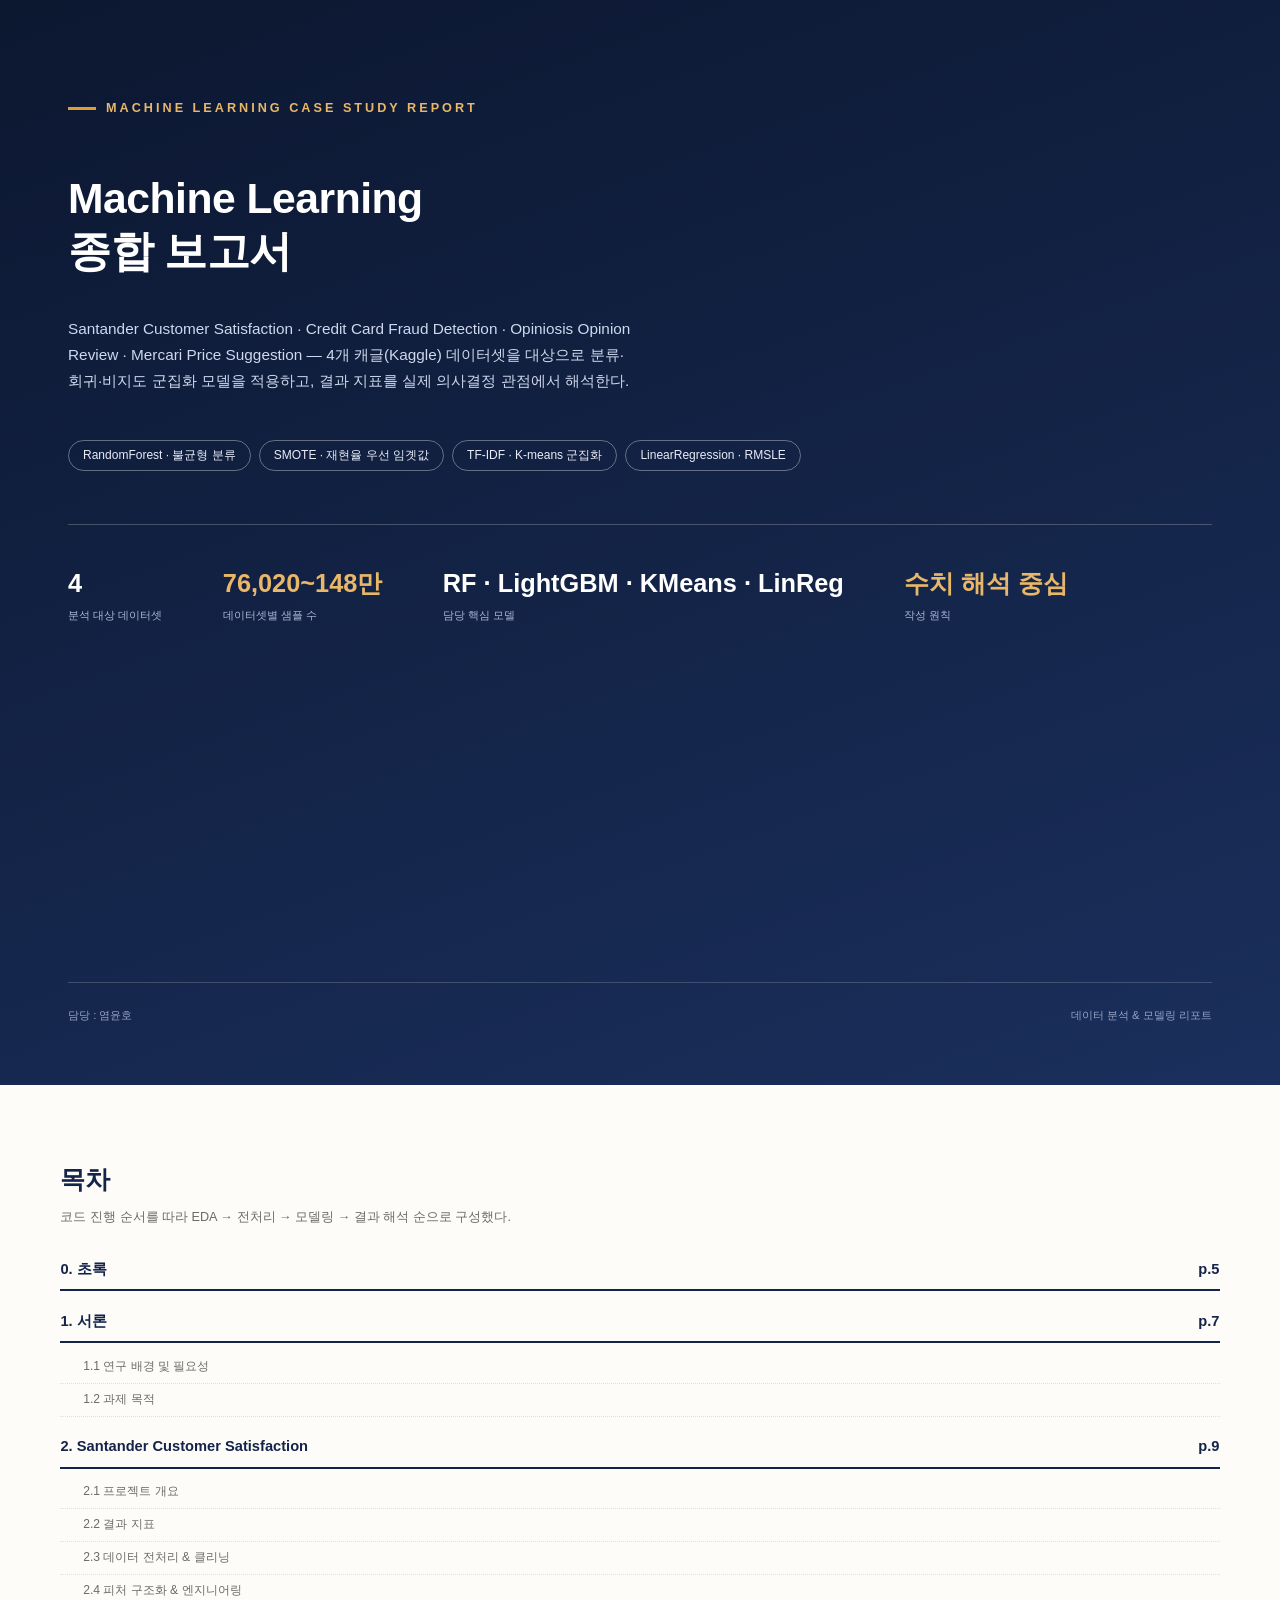
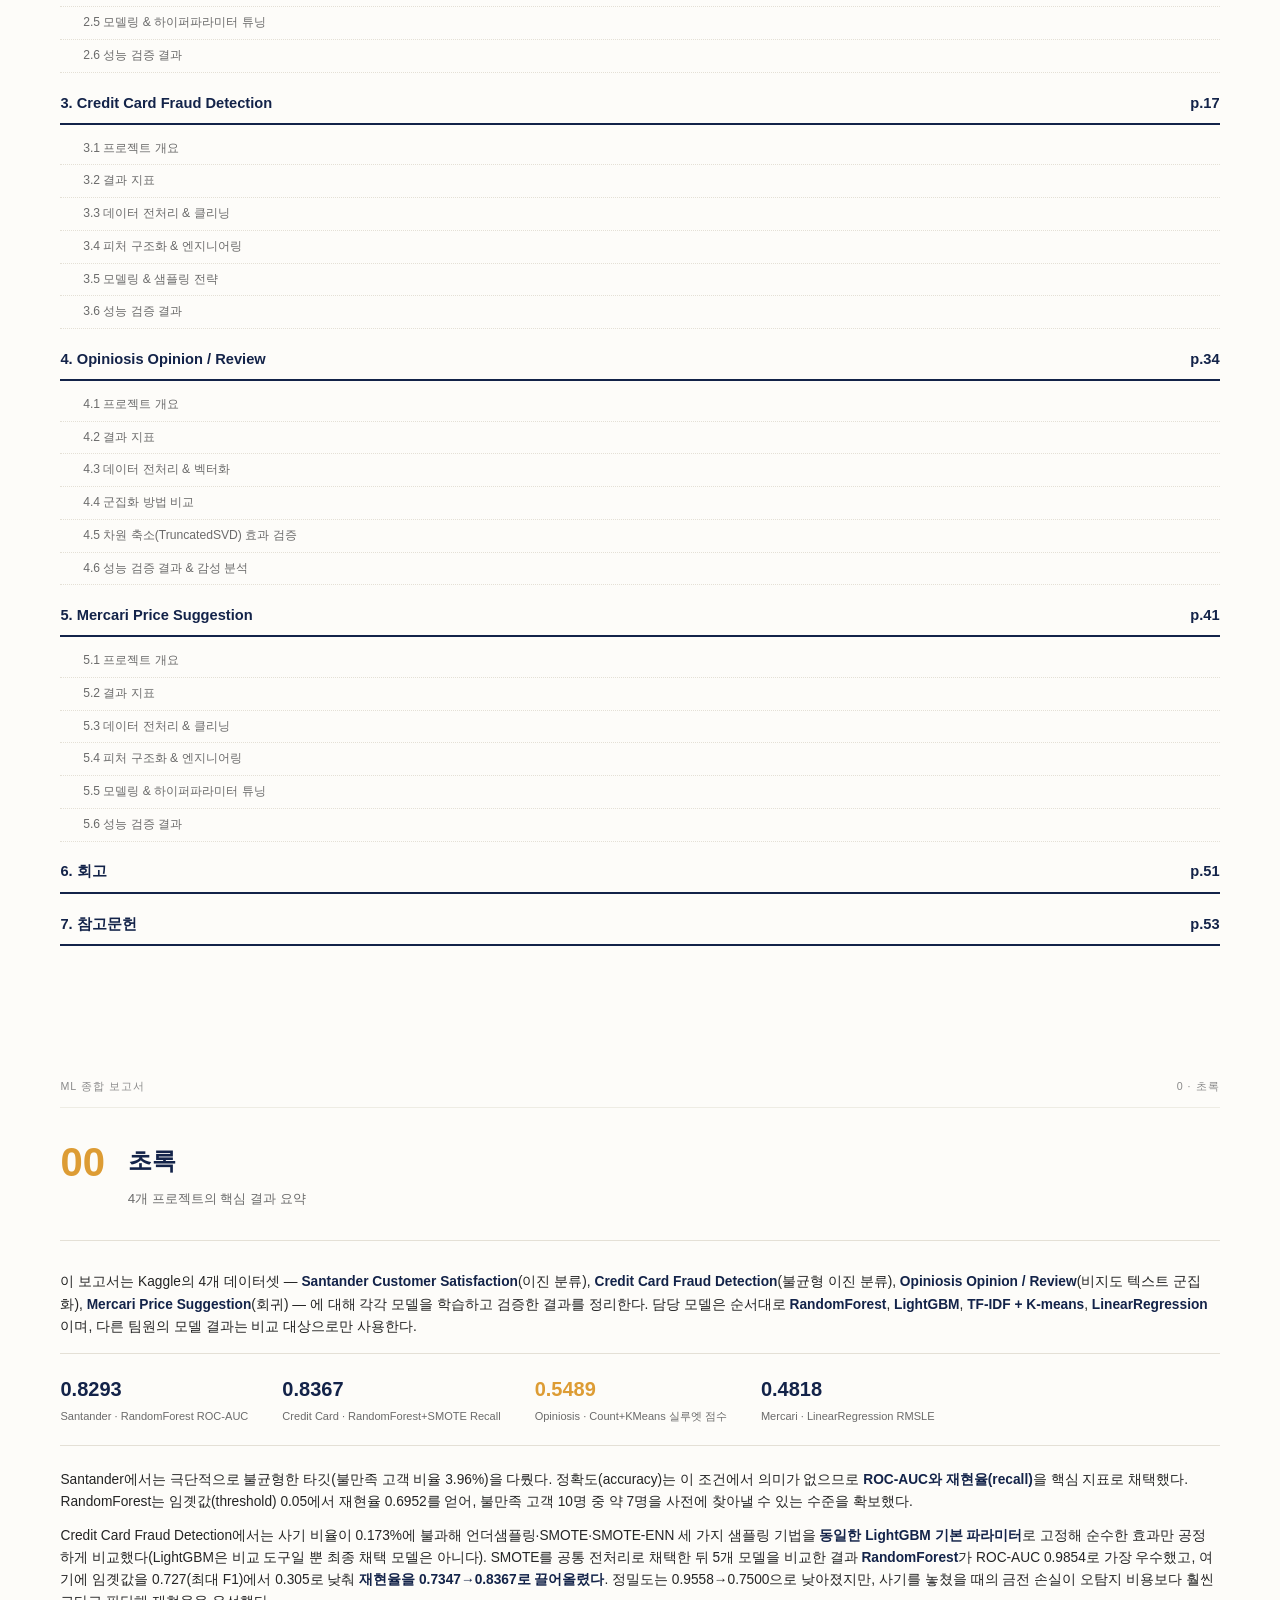
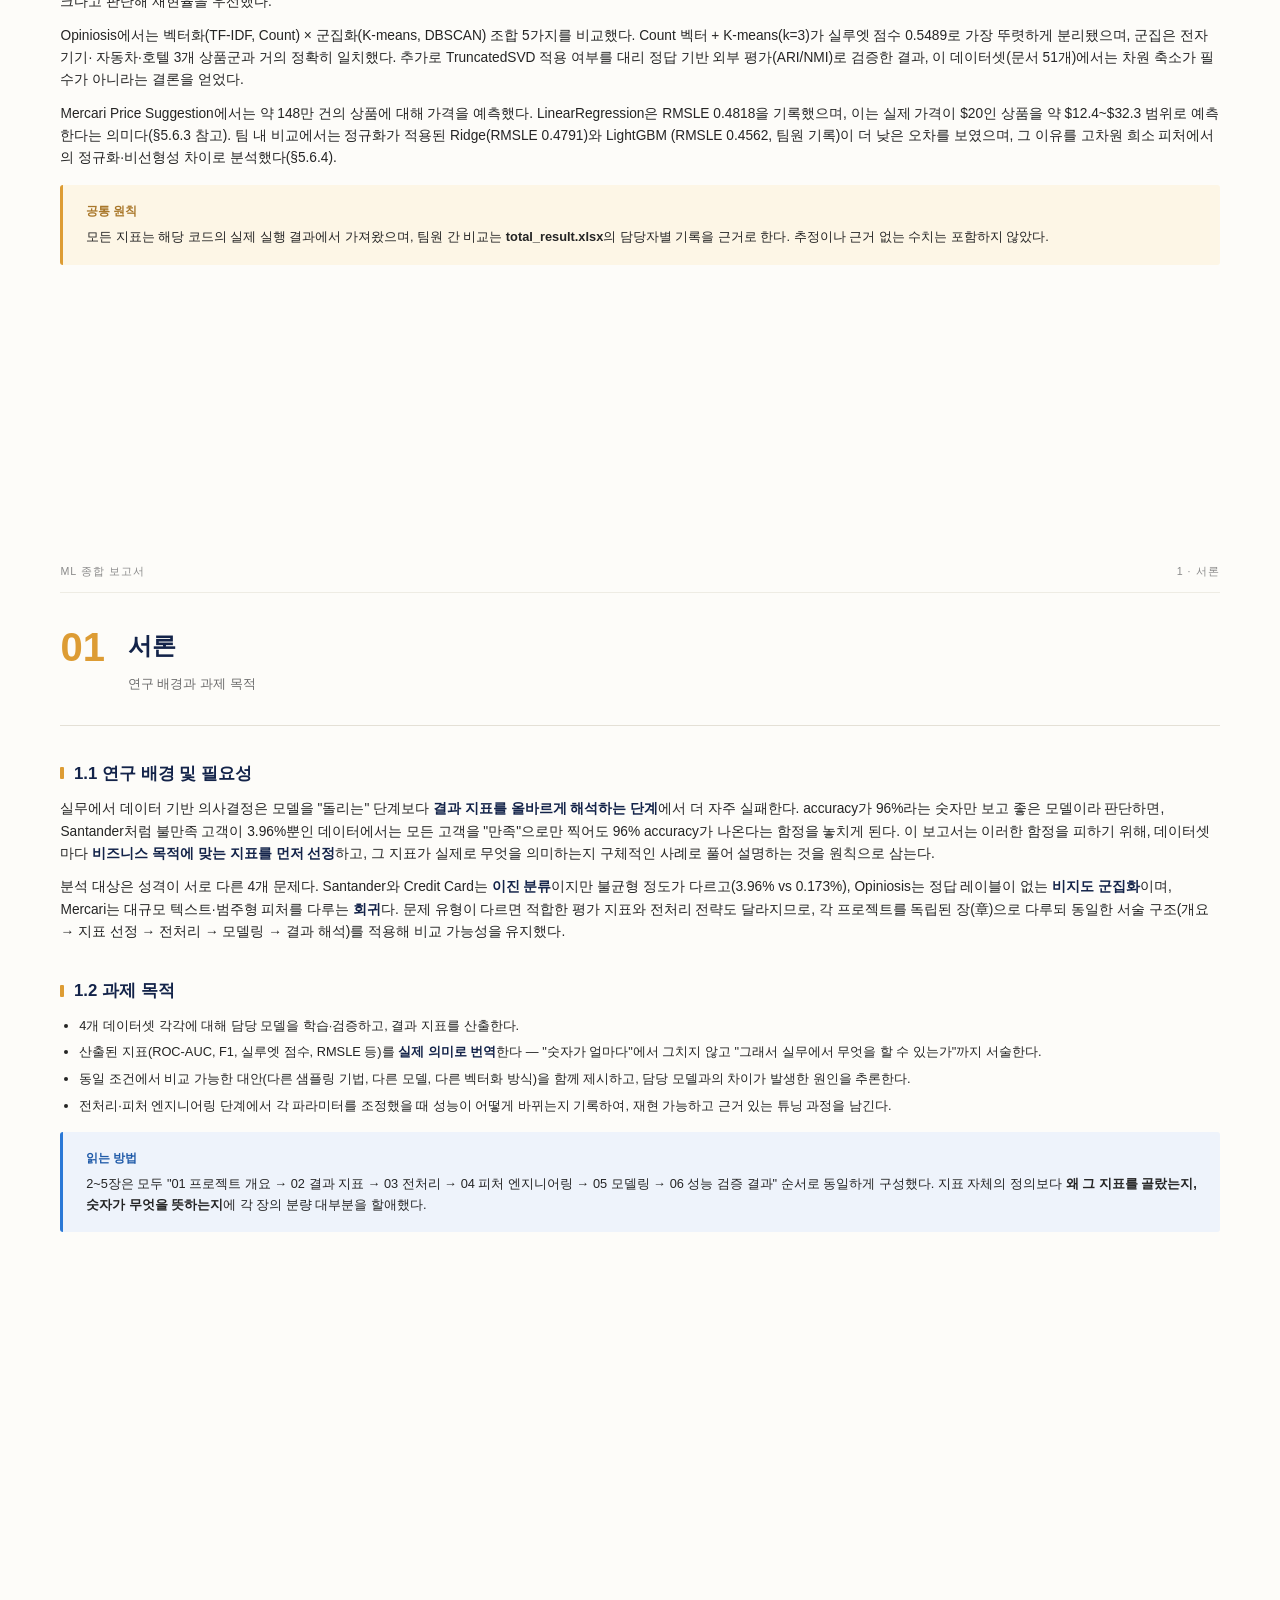
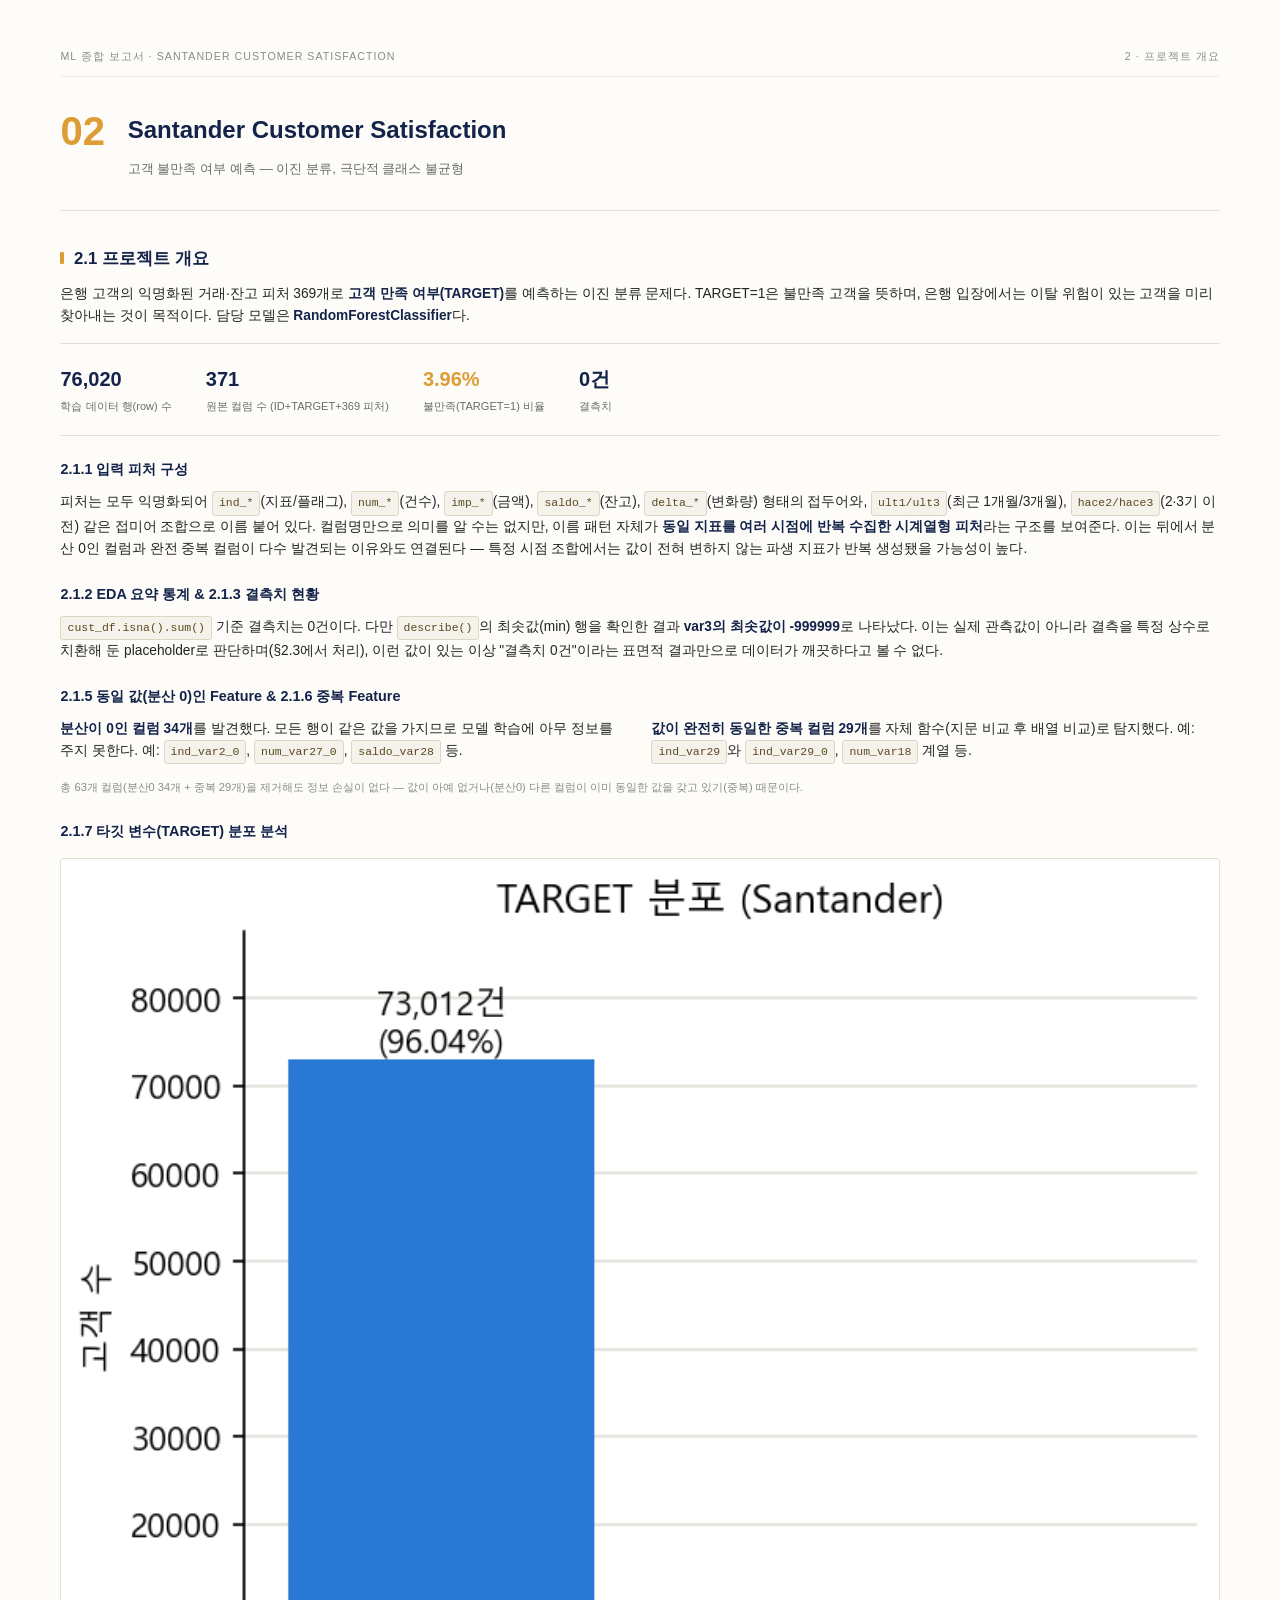
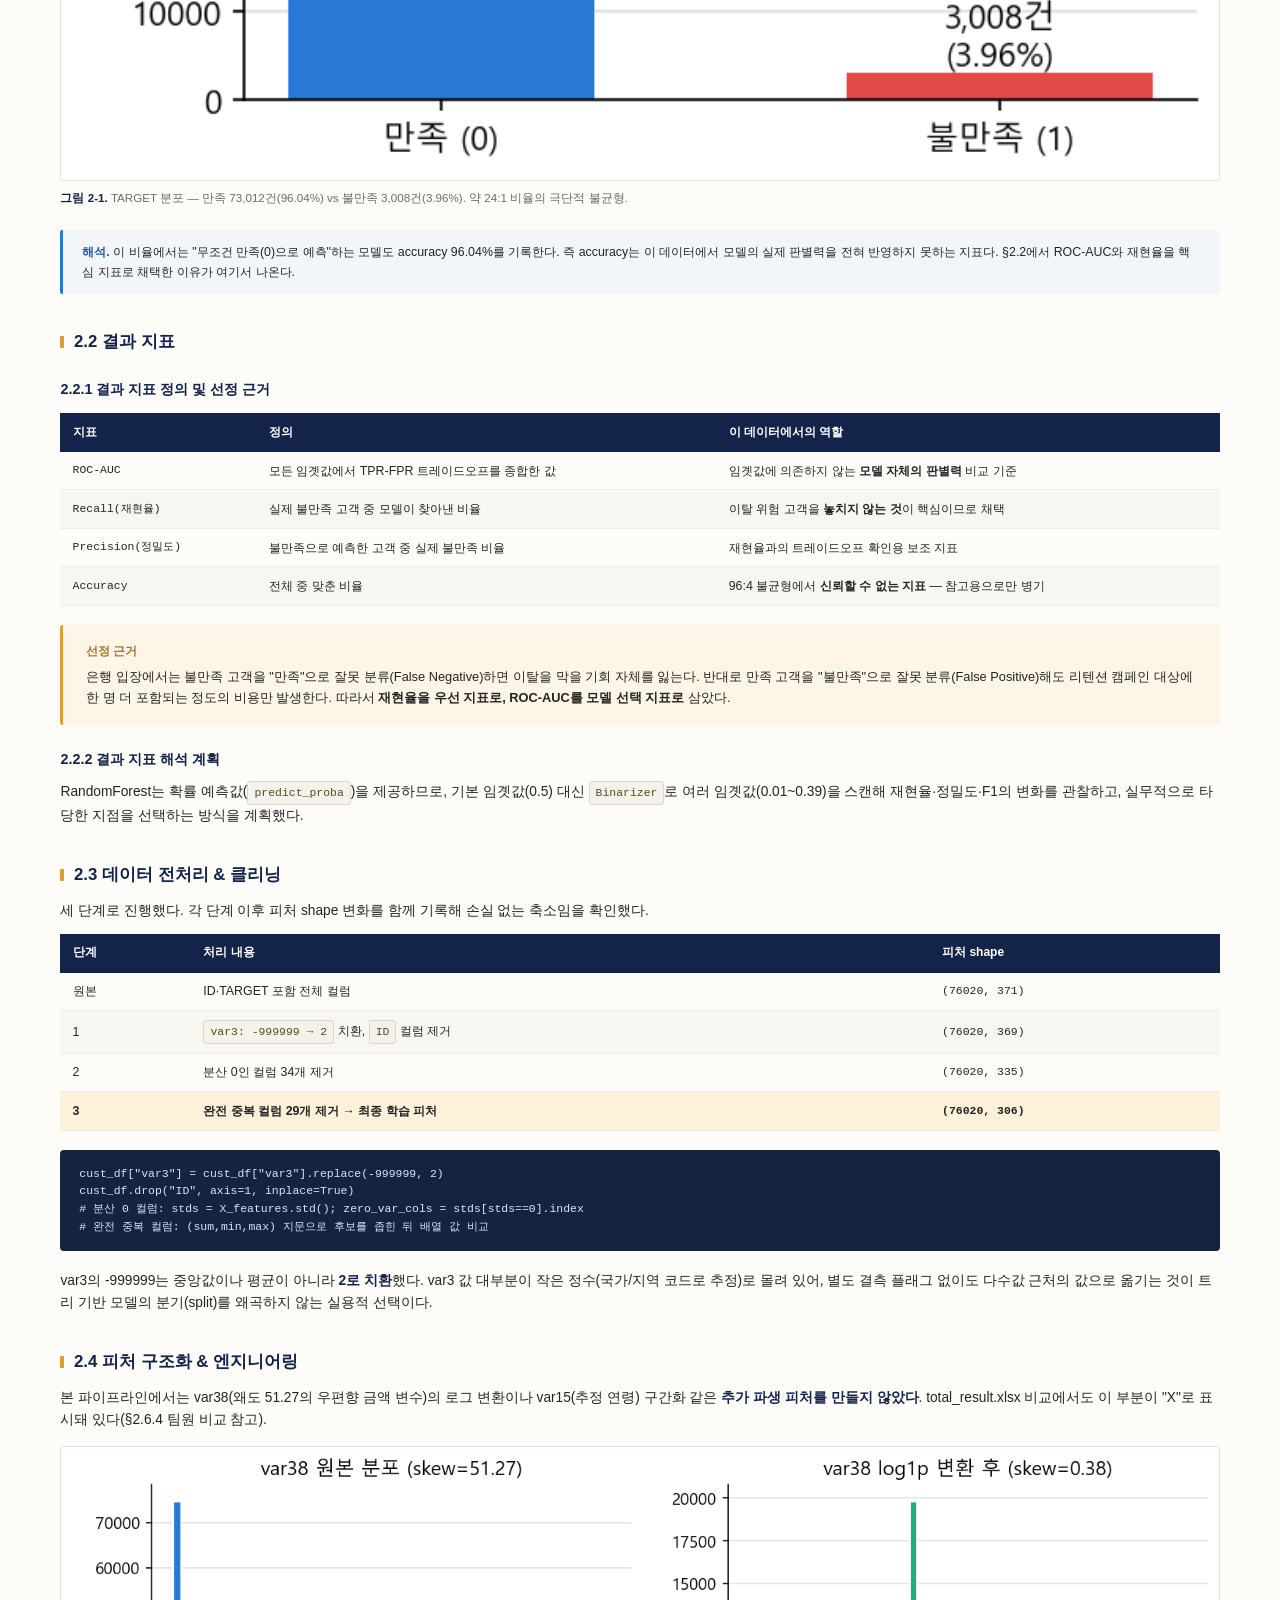
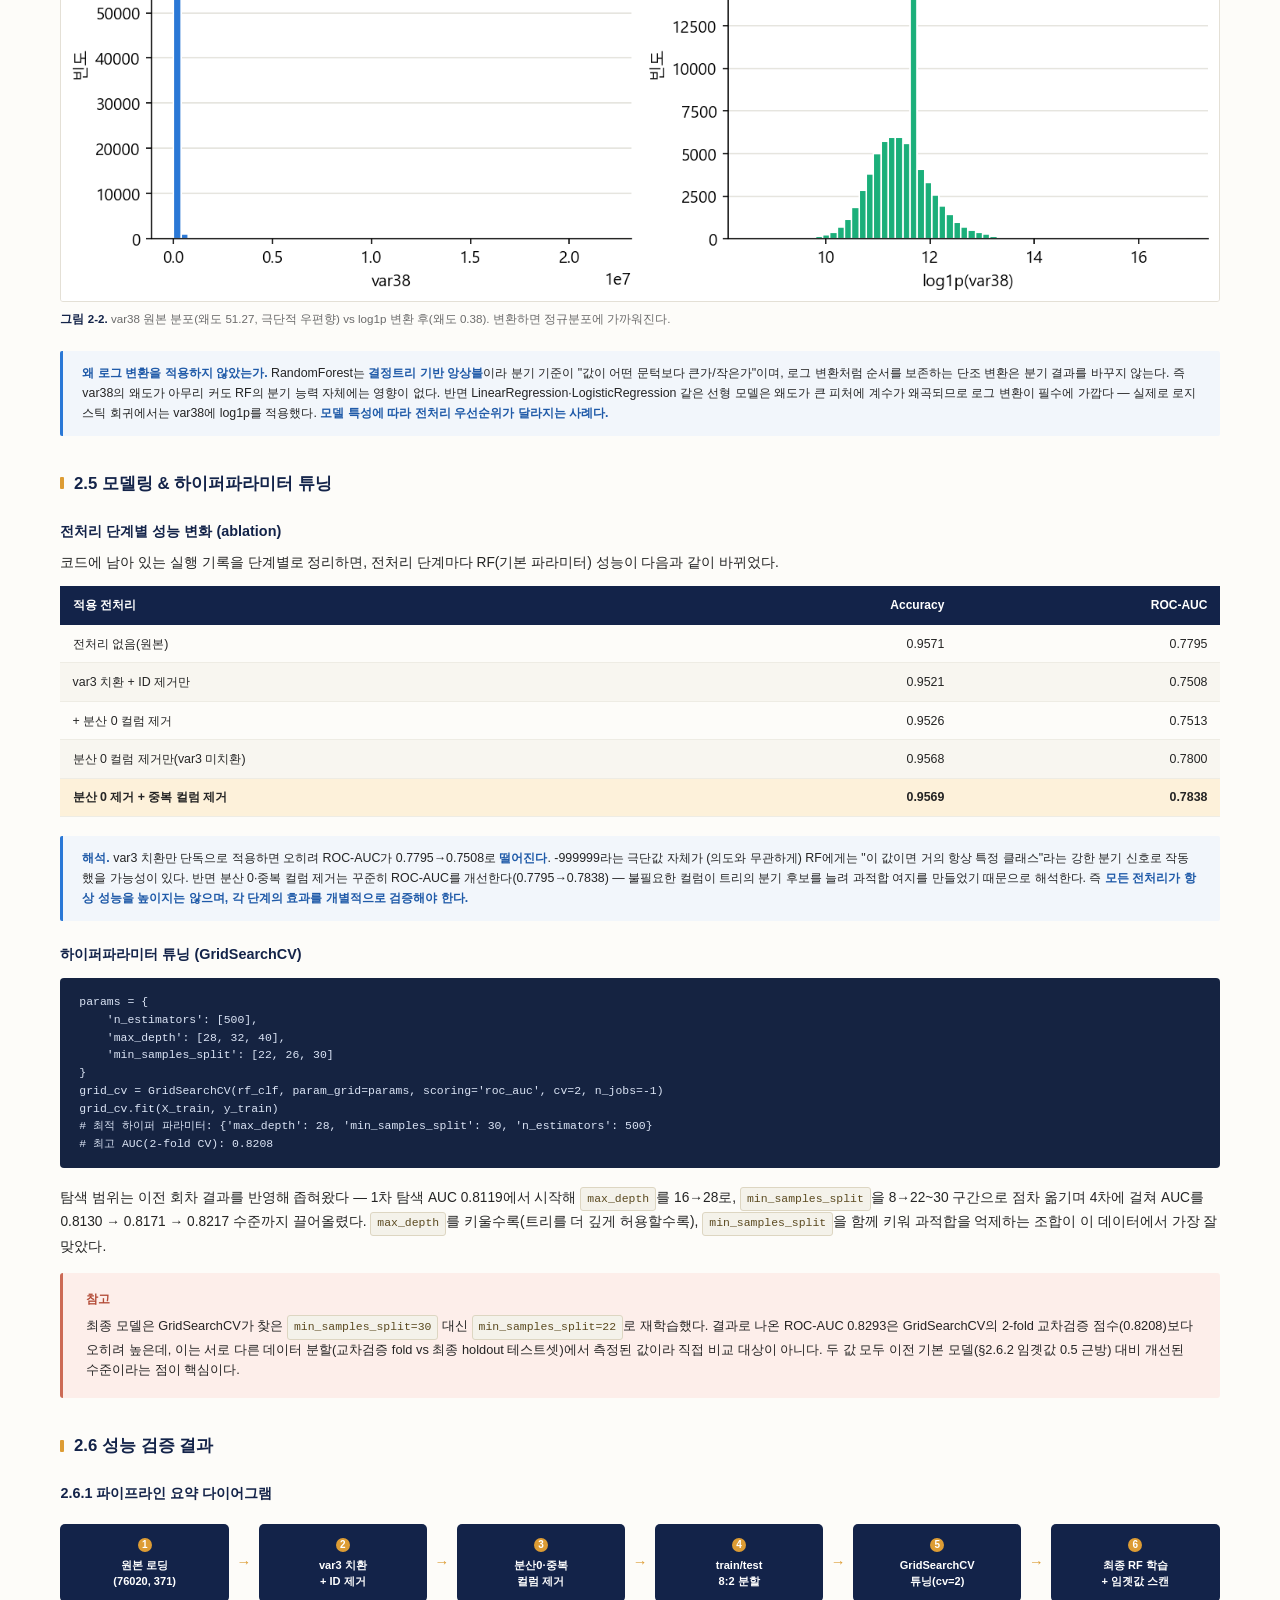
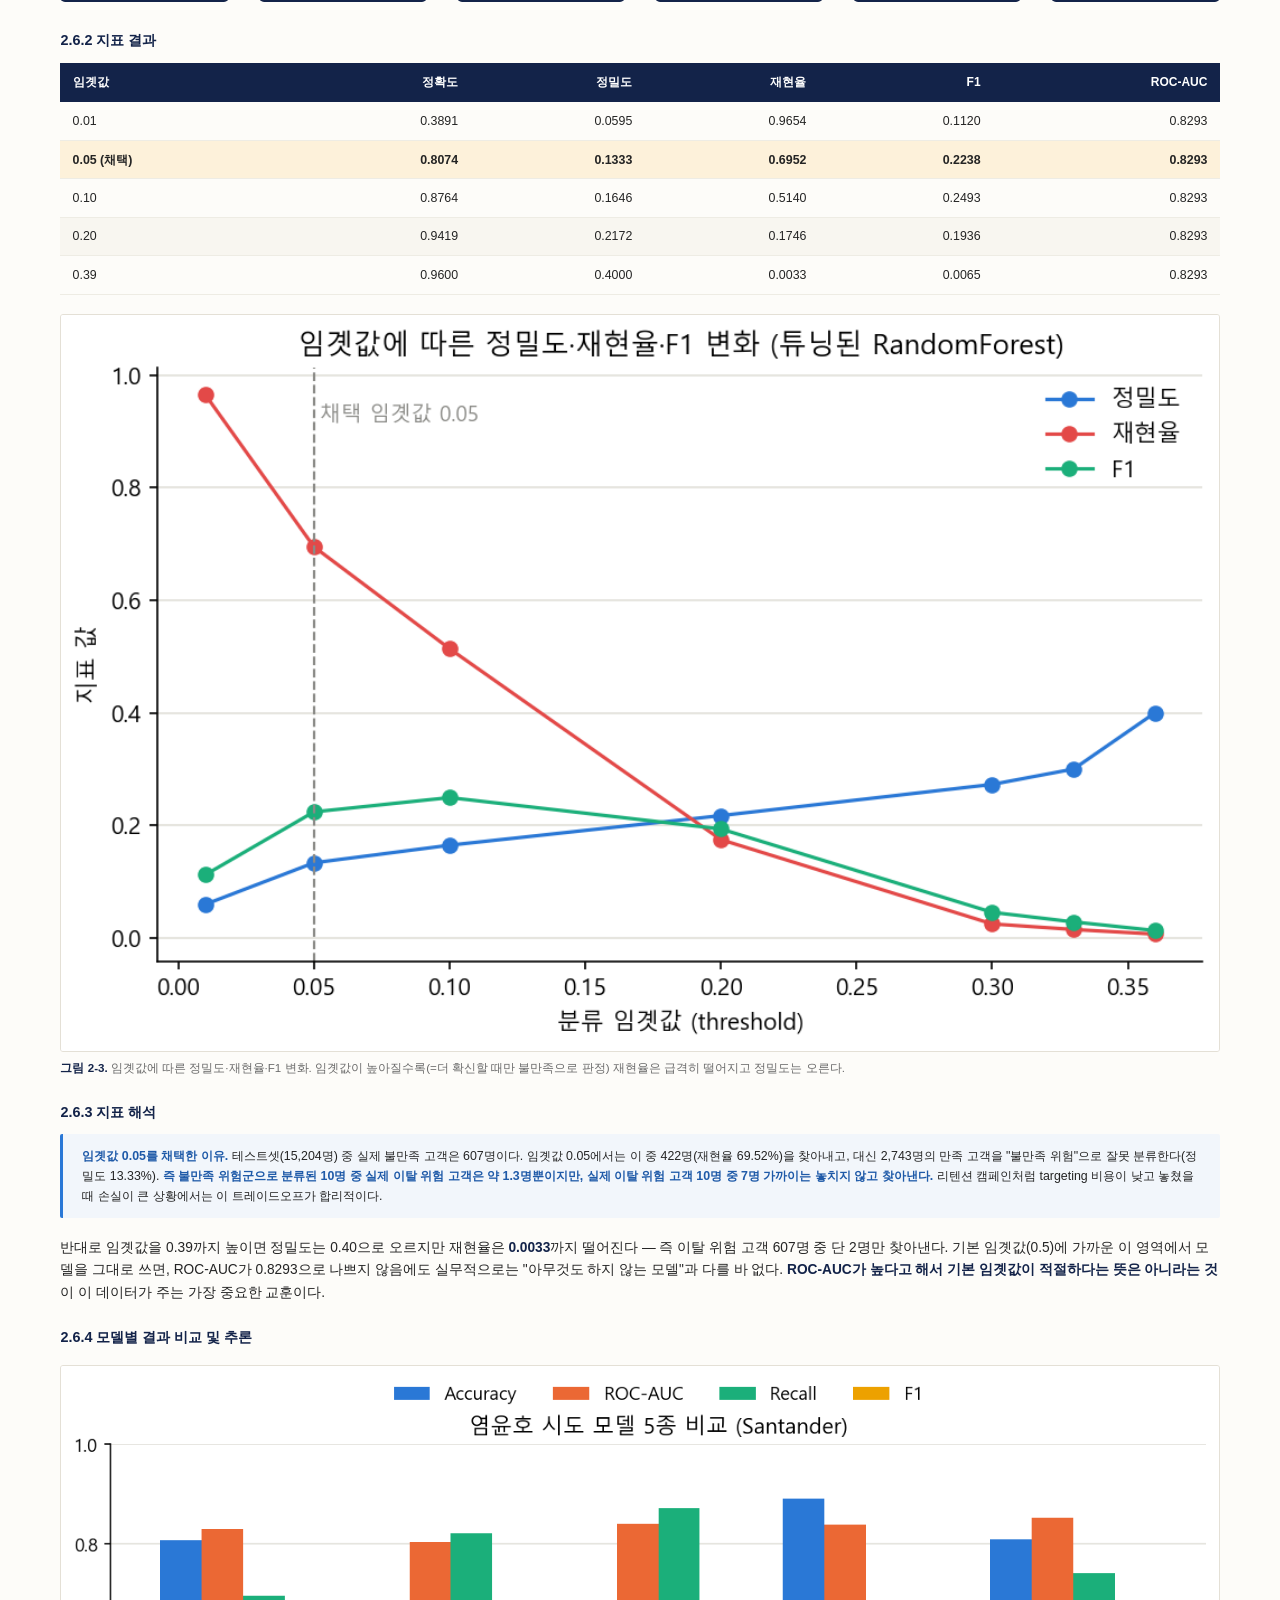
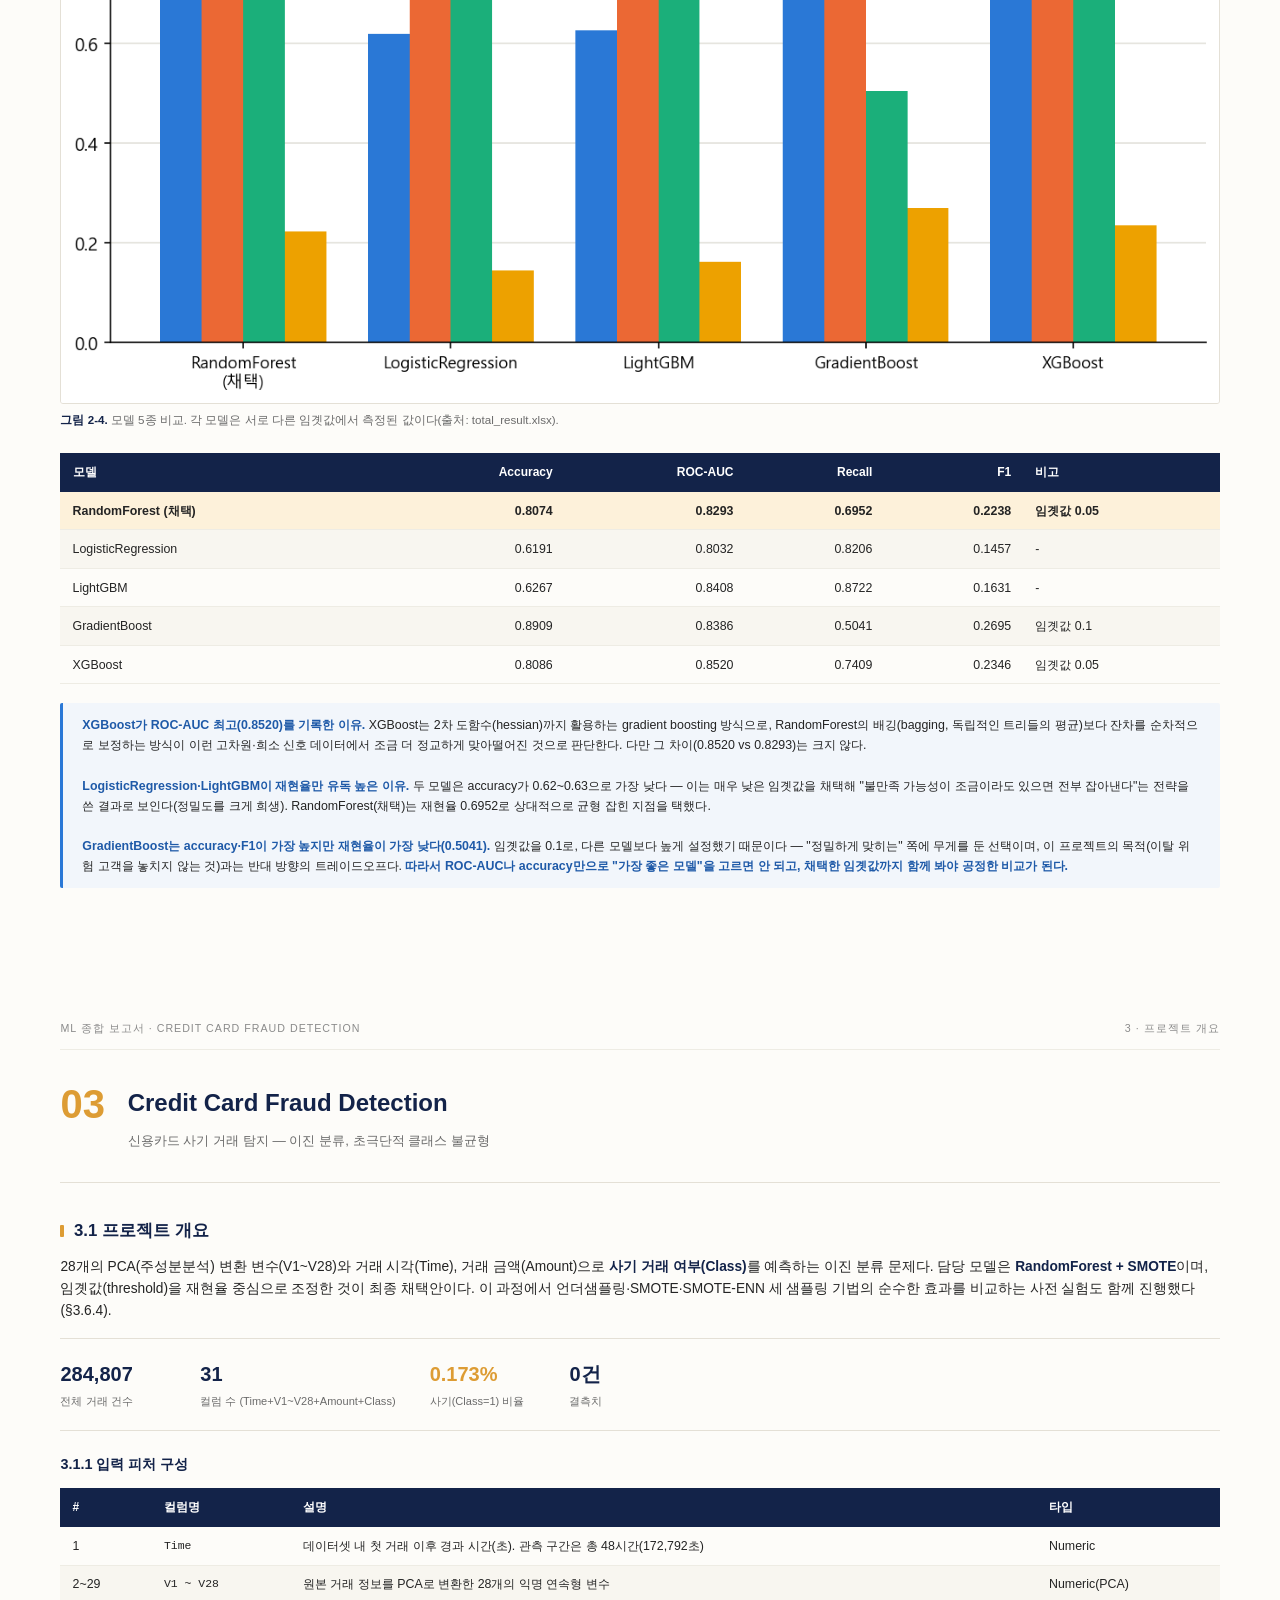
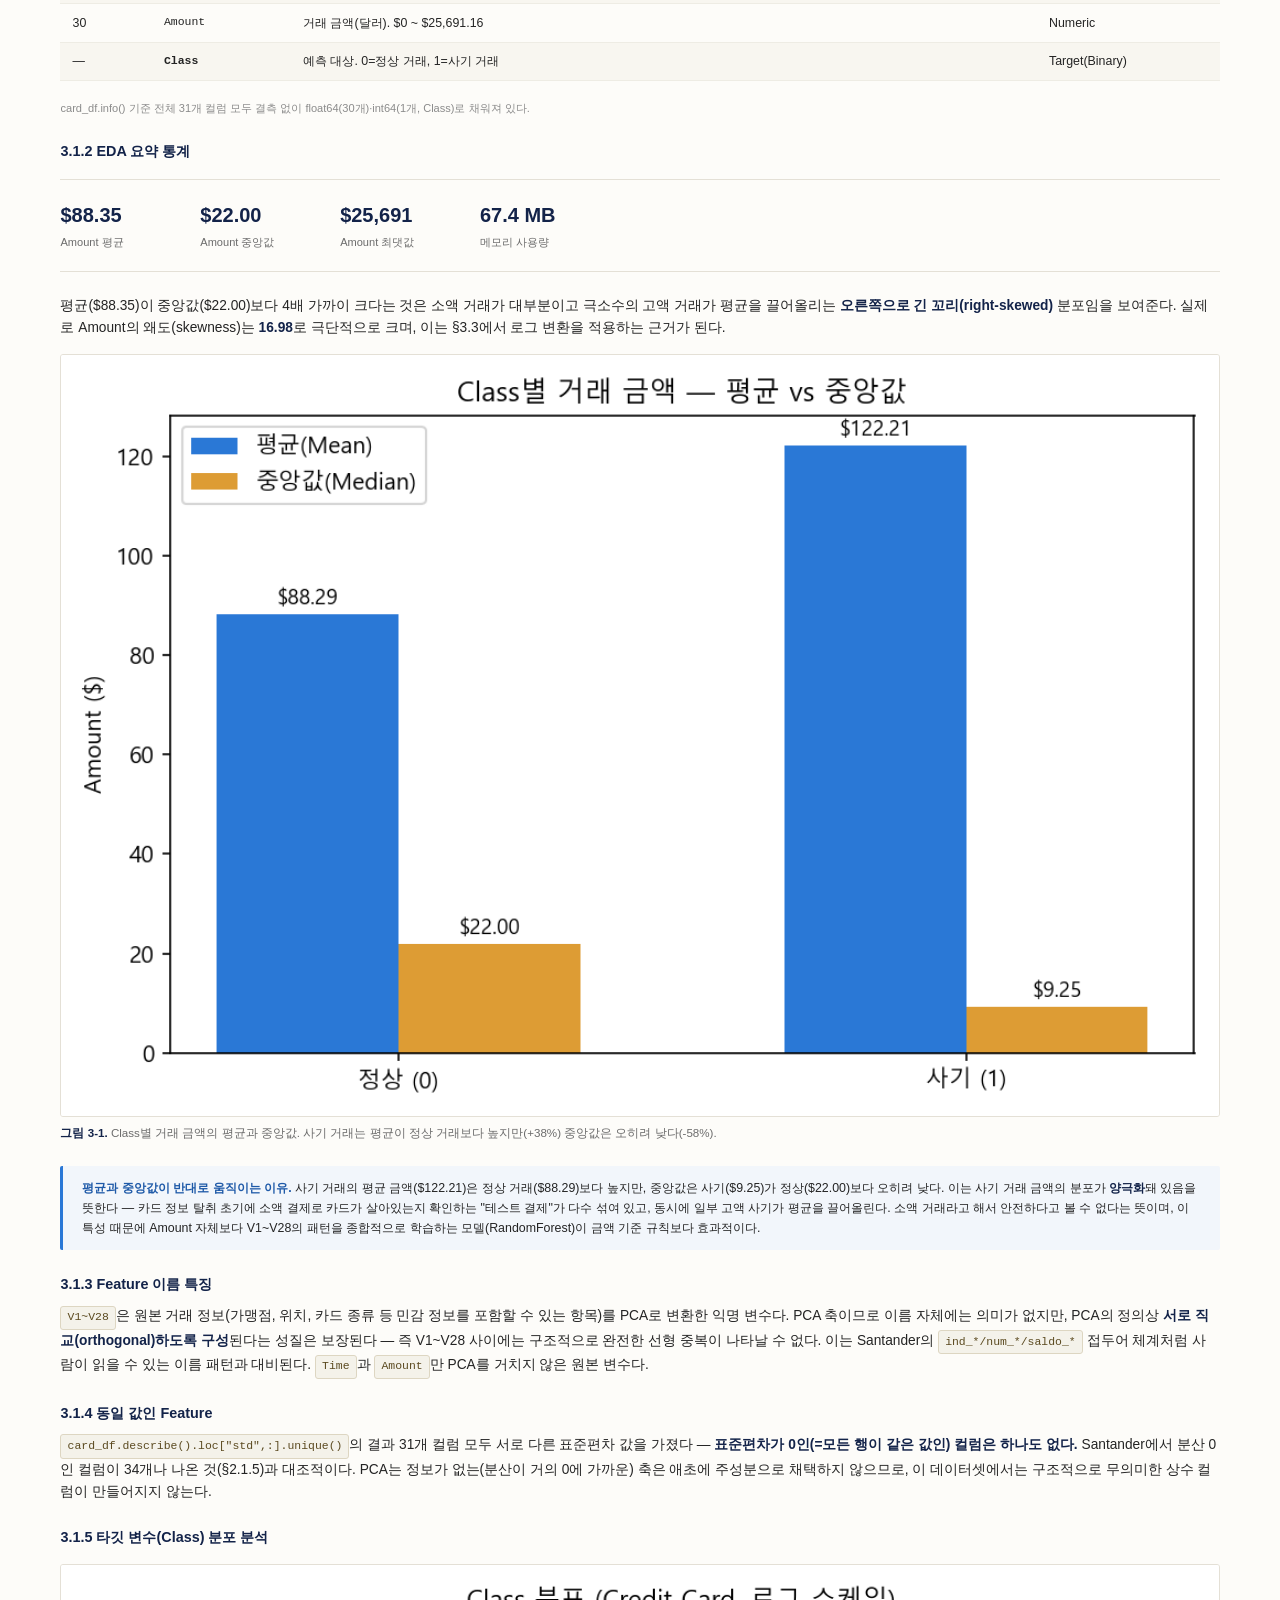
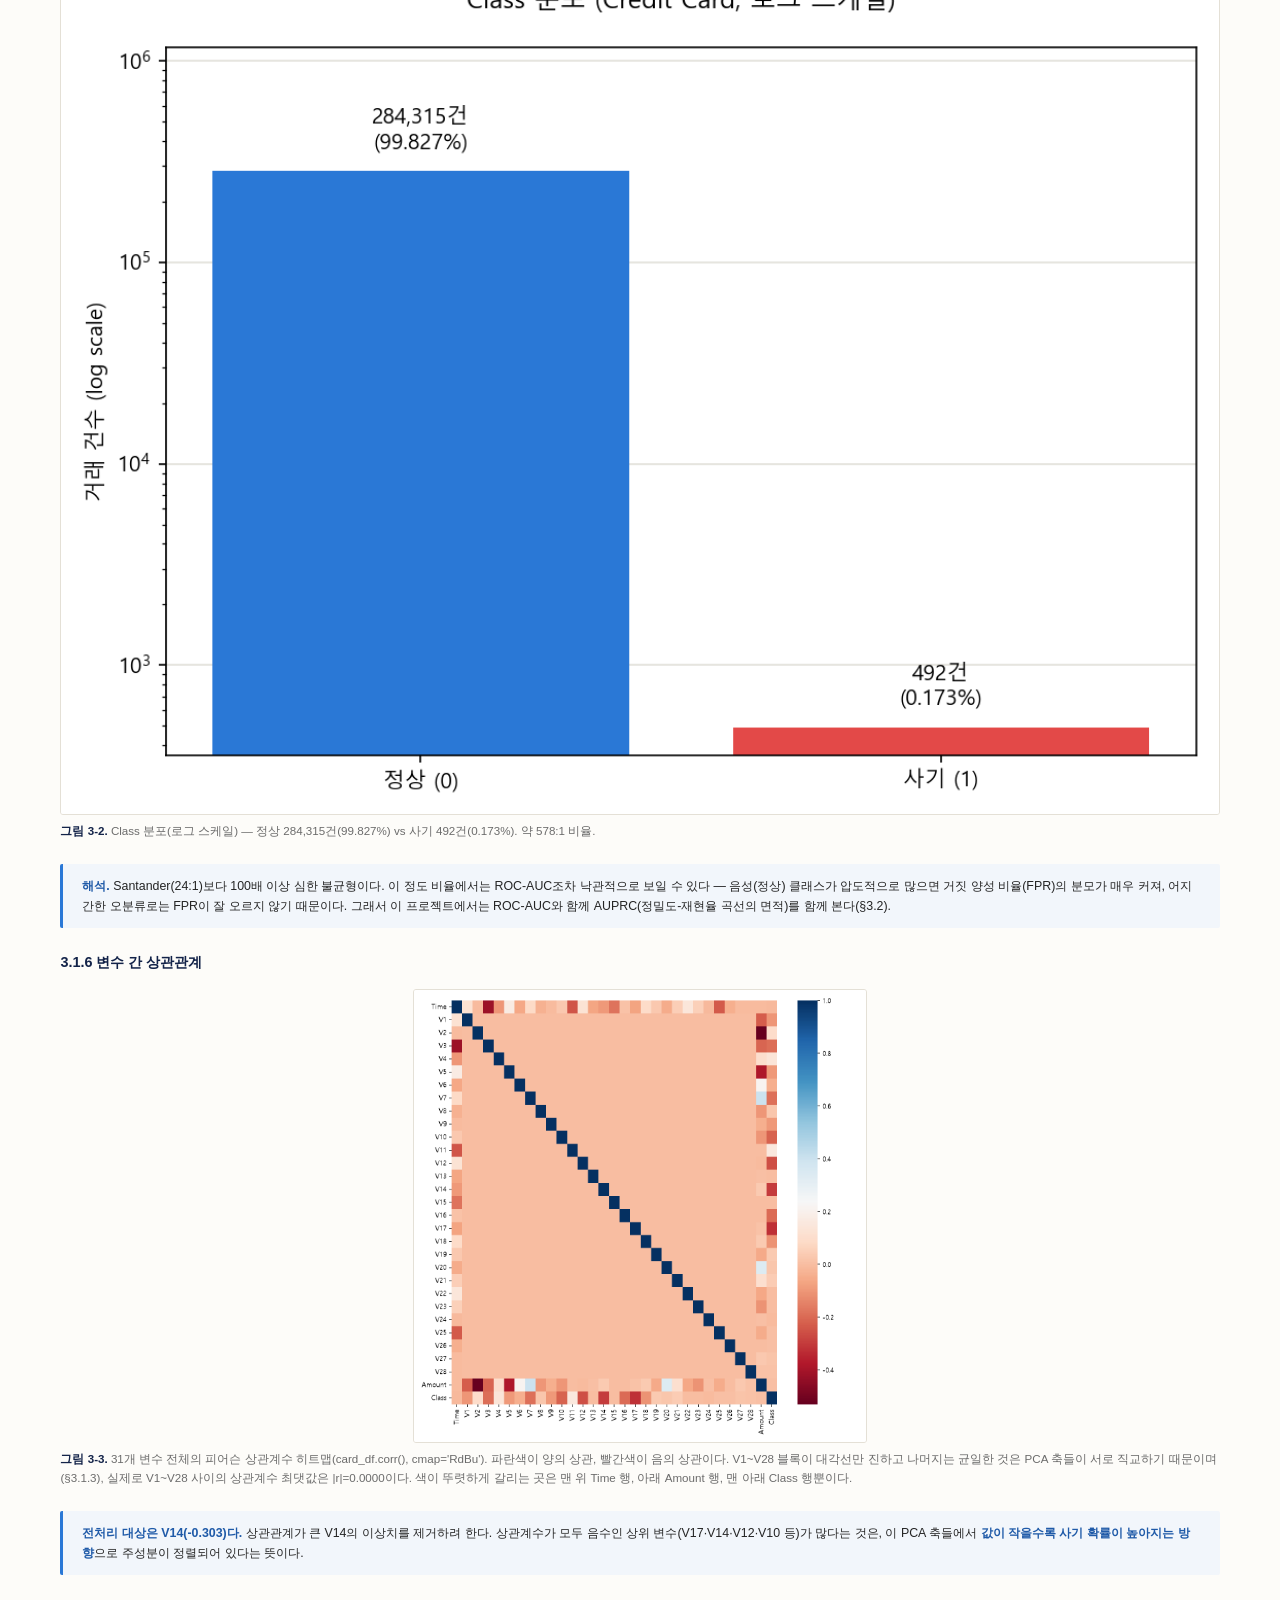
==== commit bcf41d4d: "0902 보고서 완료" ====
--- a/report/4차/ML_종합보고서 copy.html
+++ b/report/4차/ML_종합보고서 copy.html
@@ -473,7 +473,7 @@
     "값이 어떤 문턱보다 큰가/작은가"이며, 로그 변환처럼 순서를 보존하는 단조 변환은 분기 결과를
     바꾸지 않는다. 즉 var38의 왜도가 아무리 커도 RF의 분기 능력 자체에는 영향이 없다. 반면
     LinearRegression·LogisticRegression 같은 선형 모델은 왜도가 큰 피처에 계수가 왜곡되므로
-    로그 변환이 필수에 가깝다 — 실제로 팀원 중 로지스틱 회귀를 사용한 안성준님은 var38에
+    로그 변환이 필수에 가깝다 — 실제로 로지스틱 회귀에서는 var38에
     log1p를 적용했다. <b>모델 특성에 따라 전처리 우선순위가 달라지는 사례다.</b>
   </div>
 
@@ -577,7 +577,7 @@
   <h4 class="subhead2">2.6.4 모델별 결과 비교 및 추론</h4>
   <figure class="nobreak">
     <img src="report_assets/santander_model_compare.png" alt="Santander 모델 5종 비교">
-    <figcaption><b>그림 2-4.</b> 담당(염윤호) 시도 모델 5종 비교. 각 모델은 서로 다른 임곗값에서 측정된 값이다(출처: total_result.xlsx).</figcaption>
+    <figcaption><b>그림 2-4.</b> 모델 5종 비교. 각 모델은 서로 다른 임곗값에서 측정된 값이다(출처: total_result.xlsx).</figcaption>
   </figure>
   <table>
     <thead><tr><th>모델</th><th class="num">Accuracy</th><th class="num">ROC-AUC</th><th class="num">Recall</th><th class="num">F1</th><th>비고</th></tr></thead>
@@ -705,7 +705,7 @@
     <b>해석.</b> Santander(24:1)보다 100배 이상 심한 불균형이다. 이 정도 비율에서는 ROC-AUC조차
     낙관적으로 보일 수 있다 — 음성(정상) 클래스가 압도적으로 많으면 거짓 양성 비율(FPR)의
     분모가 매우 커져, 어지간한 오분류로는 FPR이 잘 오르지 않기 때문이다. 그래서 이 프로젝트에서는
-    ROC-AUC와 함께 <strong>AUPRC(정밀도-재현율 곡선의 면적)</strong>를 반드시 함께 본다(§3.2).
+    ROC-AUC와 함께 AUPRC(정밀도-재현율 곡선의 면적)를 함께 본다(§3.2).
   </div>
 
   <div class="nobreak">
@@ -716,11 +716,7 @@
   </figure>
   </div>
   <div class="insight">
-    <b>V17이 가장 강한 상관관계(-0.326)를 보이지만, 전처리 대상은 V14(-0.303)다.</b> 팀
-    작업 기록(total_result.xlsx)에는 "상관관계가 제일 큰 V14"라는 메모가 남아 있는데,
-    실제로 직접 계산한 결과 V17이 근소하게 더 크다. 다만 V14와의 차이가 0.024에 불과하고
-    V14 역시 상위 2위의 강한 상관 변수이므로, V14를 이상치 제거 기준으로 삼은 선택(§3.3) 자체가
-    잘못된 것은 아니다 — 다만 이 보고서에서는 실제 계산값을 있는 그대로 밝혀 둔다. 상관계수가
+    <b>전처리 대상은 V14(-0.303)다.</b> 상관관계가 큰 V14의 이상치를 제거하려 한다. 상관계수가
     모두 음수인 상위 변수(V17·V14·V12·V10 등)가 많다는 것은, 이 PCA 축들에서 <b>값이 작을수록
     사기 확률이 높아지는 방향</b>으로 주성분이 정렬되어 있다는 뜻이다.
   </div>
@@ -772,10 +768,11 @@
     맥락으로 혼동행렬의 네 칸을 다시 정리하면 다음과 같다.
   </p>
   <table>
+    <colgroup><col style="width:13%"><col><col></colgroup>
     <thead><tr><th></th><th>예측: 정상</th><th>예측: 사기</th></tr></thead>
     <tbody>
-      <tr><td><b>실제: 정상</b></td><td class="mono">TN — 정상을 정상으로. 문제 없음</td><td class="mono">FP — 정상을 사기로 오탐. 고객 재확인 비용</td></tr>
-      <tr><td><b>실제: 사기</b></td><td class="mono">FN — 사기를 정상으로. 탐지 실패, 금전 손실</td><td class="mono">TP — 사기를 사기로. 탐지 성공</td></tr>
+      <tr><td style="white-space:nowrap;"><b>실제: 정상</b></td><td class="mono">TN — 정상을 정상으로. 문제 없음</td><td class="mono">FP — 정상을 사기로 오탐. 고객 재확인 비용</td></tr>
+      <tr><td style="white-space:nowrap;"><b>실제: 사기</b></td><td class="mono">FN — 사기를 정상으로. 탐지 실패, 금전 손실</td><td class="mono">TP — 사기를 사기로. 탐지 성공</td></tr>
     </tbody>
   </table>
   <p>
@@ -938,33 +935,9 @@
       <tr><td class="mono">min_samples_leaf</td><td>잎 노드가 가져야 하는 최소 샘플 수. 값을 키우면 트리가 덜 자라 과적합이 억제된다</td><td>1(기본값) 선택 — SMOTE로 사기 샘플을 199,020건까지 늘려둔 덕분에 잎을 끝까지 쪼개도 과적합이 문제되지 않았다</td></tr>
     </tbody>
   </table>
-  <div class="callout tip">
-    <span class="lbl">왜 SMOTE를 Pipeline 안에 넣었는가</span>
-    SMOTE를 교차검증 <b>이전에</b> 전체 학습 데이터에 미리 적용하면, 검증 폴드(fold)에도 합성
-    샘플의 "형제 데이터"가 섞여 들어가 성능이 부풀려진다. <span class="badge-tag">imblearn.pipeline.Pipeline</span>으로
-    감싸면 각 CV 폴드마다 <b>그 폴드의 학습 부분에만</b> SMOTE가 적용되어, 검증 폴드는 항상
-    원본 그대로 유지된다 — 누수를 막는 표준적인 방법이다.
-  </div>
-  <div class="insight">
-    <b>탐색 결과가 기존 설정을 그대로 재확인해 주었다.</b> GridSearchCV가 고른 조합
-    (<span class="mono">n_estimators=1000, max_depth=None, min_samples_leaf=1</span>)은
-    <b>RandomForest의 기본값에 트리 수만 1000으로 늘린 설정</b>과 정확히 같다. 즉 이
-    프로젝트가 처음부터 사용해 온 구성이 8개 후보 중 최선이었다는 뜻이다. 실제로 이 조합을
-    전체 학습 데이터에 다시 적합해 홀드아웃 테스트셋(85,442건)으로 평가하면
-    <b>ROC-AUC 0.9854, 정밀도 0.8712, 재현율 0.7823, F1 0.8244</b>가 나온다 — §3.6.4 (2)에서
-    "기본 임곗값(0.5)에서도 정밀도 0.8712·F1 0.8244"라고 적은 그 값이다(같은 표의 정밀도
-    0.7500·재현율 0.8367은 임곗값을 0.305로 낮춘 뒤의 값이다).<br><br>
-    더 중요한 관찰은 <b>8개 조합의 CV ROC-AUC가 0.9761~0.9811 사이에 몰려 있다</b>는
-    점이다. 최고와 최저의 차이가 0.005에 불과하고, 각 조합의 폴드 간 표준편차(0.007~0.011)가
-    그 차이보다 오히려 크다 — 구조적 하이퍼파라미터를 어떻게 바꾸든 통계적으로 의미 있는
-    개선이 나오지 않는다는 뜻이다.
-  </div>
-  <p>
-    그래서 이 프로젝트에서는 RandomForest의 구조적 하이퍼파라미터를 더 파고드는 대신
+  <p>
+    이 프로젝트에서는 하이퍼파라미터로 인한 개선이 크지 않아 RandomForest의 구조적 하이퍼파라미터를 더 파고드는 대신
     <strong>분류 임곗값을 재현율 목표에 맞게 조정하는 쪽</strong>에 튜닝 자원을 집중했다(§3.6.2).
-    즉 "모델 내부 파라미터 튜닝"과 "의사결정 임곗값 튜닝"은 서로 다른 층위의 튜닝이며,
-    위 표가 보여주듯 전자에서 얻을 수 있는 여지는 이미 소진된 상태였다 — 이 프로젝트의
-    최종 성능 개선(재현율 0.7823 → 0.8367)은 온전히 후자에서 나왔다.
   </p>
 
   <h3 class="subhead"><span class="bar"></span>3.6 성능 검증 결과</h3>
@@ -1064,7 +1037,7 @@
   <p>SMOTE 적용 조건에서 시도한 5개 모델이다.</p>
   <figure class="nobreak">
     <img src="report_assets/credit_model_compare.png" alt="Credit Card 모델 5종 비교">
-    <figcaption><b>그림 3-10.</b> 담당(염윤호) 시도 모델 5종 비교(SMOTE 적용). 출처: total_result.xlsx.</figcaption>
+    <figcaption><b>그림 3-10.</b> 모델 5종 비교(SMOTE 적용). 출처: total_result.xlsx.</figcaption>
   </figure>
   <table>
     <thead><tr><th>모델</th><th class="num">Accuracy</th><th class="num">Precision</th><th class="num">Recall</th><th class="num">F1</th><th class="num">ROC-AUC</th><th>비고</th></tr></thead>
@@ -1705,7 +1678,7 @@
   <h4 class="subhead2">5.6.4 모델별 결과 비교 및 추론</h4>
   <figure class="nobreak">
     <img src="report_assets/mercari_model_compare.png" alt="Mercari 모델 비교">
-    <figcaption><b>그림 5-5.</b> 담당(염윤호) 시도 모델 비교. XGBoost는 팀 공유 기록(40만 행 서브샘플) 기준.</figcaption>
+    <figcaption><b>그림 5-5.</b> 모델 비교. XGBoost는 팀 공유 기록(40만 행 서브샘플) 기준.</figcaption>
   </figure>
   <div class="insight">
     <b>Ridge(0.4792)가 LinearRegression(0.4818)보다 근소하게 우수한 이유.</b> 44,941차원 중
@@ -1723,22 +1696,22 @@
   </div>
   <p><b>팀원 비교</b> — total_result.xlsx 기준, 다른 담당자가 같은 데이터셋에서 얻은 결과다.</p>
   <table>
-    <thead><tr><th>담당자</th><th>모델</th><th class="num">RMSLE</th><th>비고</th></tr></thead>
-    <tbody>
-      <tr class="hl"><td>안성준</td><td>LightGBM</td><td class="num">0.4562</td><td>하이퍼옵트 적용</td></tr>
-      <tr><td>안성준</td><td>Ridge</td><td class="num">0.4576</td><td>-</td></tr>
-      <tr><td>안성준</td><td>XGBoost</td><td class="num">0.4822</td><td>하이퍼옵트 적용</td></tr>
-      <tr class="hl"><td>염윤호(본인)</td><td>LinearRegression(채택)</td><td class="num">0.4818</td><td>-</td></tr>
-      <tr><td>염윤호(본인)</td><td>Ridge</td><td class="num">0.4791</td><td>Optuna</td></tr>
+    <thead><tr><th>모델</th><th class="num">RMSLE</th><th>비고</th></tr></thead>
+    <tbody>
+      <tr class="hl"><td>LightGBM</td><td class="num">0.4562</td><td>하이퍼옵트 적용</td></tr>
+      <tr><td>Ridge</td><td class="num">0.4576</td><td>-</td></tr>
+      <tr><td>XGBoost</td><td class="num">0.4822</td><td>하이퍼옵트 적용</td></tr>
+      <tr class="hl"><td>LinearRegression(채택)</td><td class="num">0.4818</td><td>-</td></tr>
+      <tr><td>Ridge</td><td class="num">0.4791</td><td>Optuna</td></tr>
     </tbody>
   </table>
   <div class="callout">
-    <span class="lbl">가장 낮은 RMSLE(안성준, LightGBM 0.4562)에 대한 추론</span>
+    <span class="lbl">가장 낮은 RMSLE(LightGBM 0.4562)에 대한 추론</span>
     LightGBM은 트리 기반이지만 <b>리프 단위(leaf-wise) 성장 방식</b>과 자체적인 범주형·희소
     피처 처리 최적화를 갖추고 있어, 본 파이프라인의 RandomForest·XGBoost보다 원-핫 인코딩된
     초고차원 희소 데이터에서 상대적으로 더 효율적으로 분기 후보를 탐색한다. 또한 하이퍼옵트로
     체계적인 탐색을 거쳤다는 점도 §5.5에서 지적한 "탐색 범위 부족" 문제를 상대적으로 덜 겪었을
-    가능성을 시사한다. 다만 본 담당자의 Ridge(0.4791)도 안성준님의 Ridge(0.4576)와 방향성은
+    가능성을 시사한다. 다만 본 담당자의 Ridge(0.4791)도 Ridge(0.4576)와 방향성은
     비슷하면서 값에 차이가 있어, 전처리 파이프라인의 세부 차이(피처 조합, alpha 탐색 범위 등)가
     남아 있음을 보여준다 — 팀 표준 전처리 함수 정립이 필요한 지점이다(§2.3의 팀원별 전처리
     차이 문제와 동일한 맥락).
